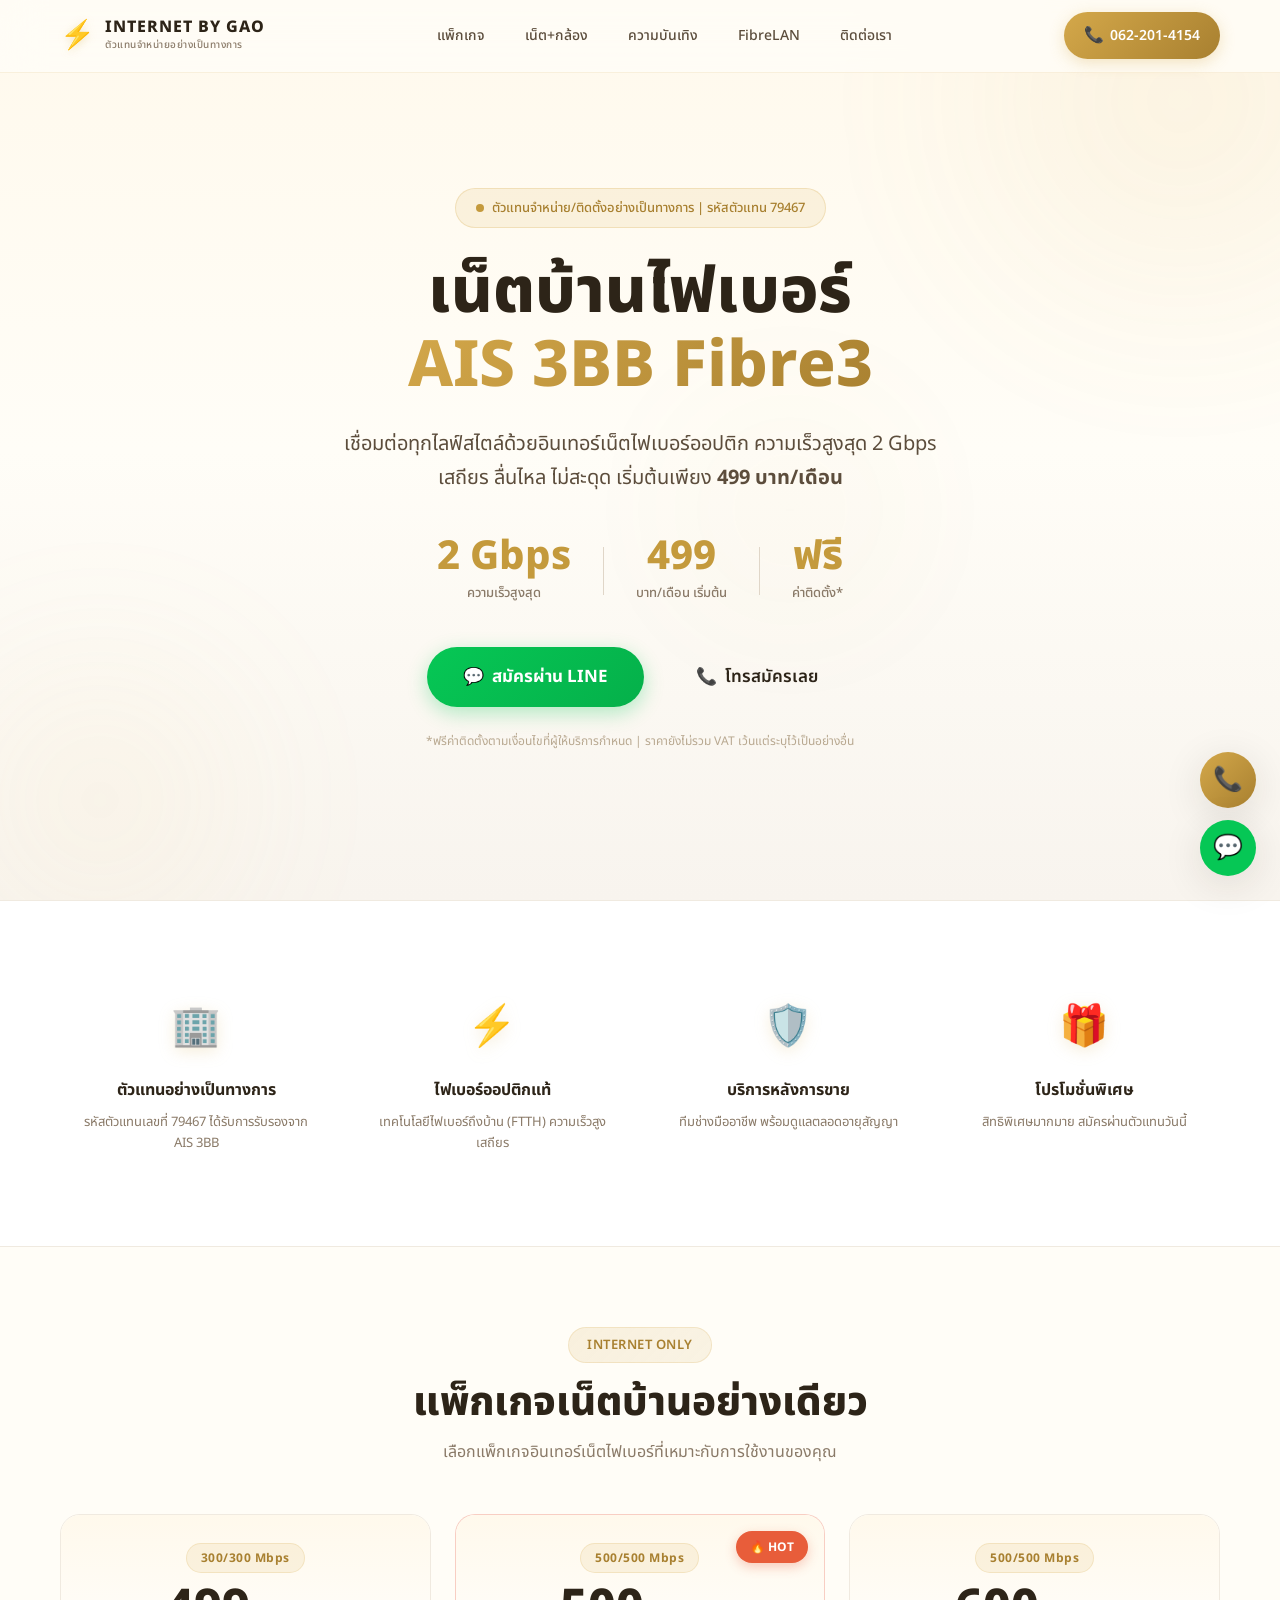
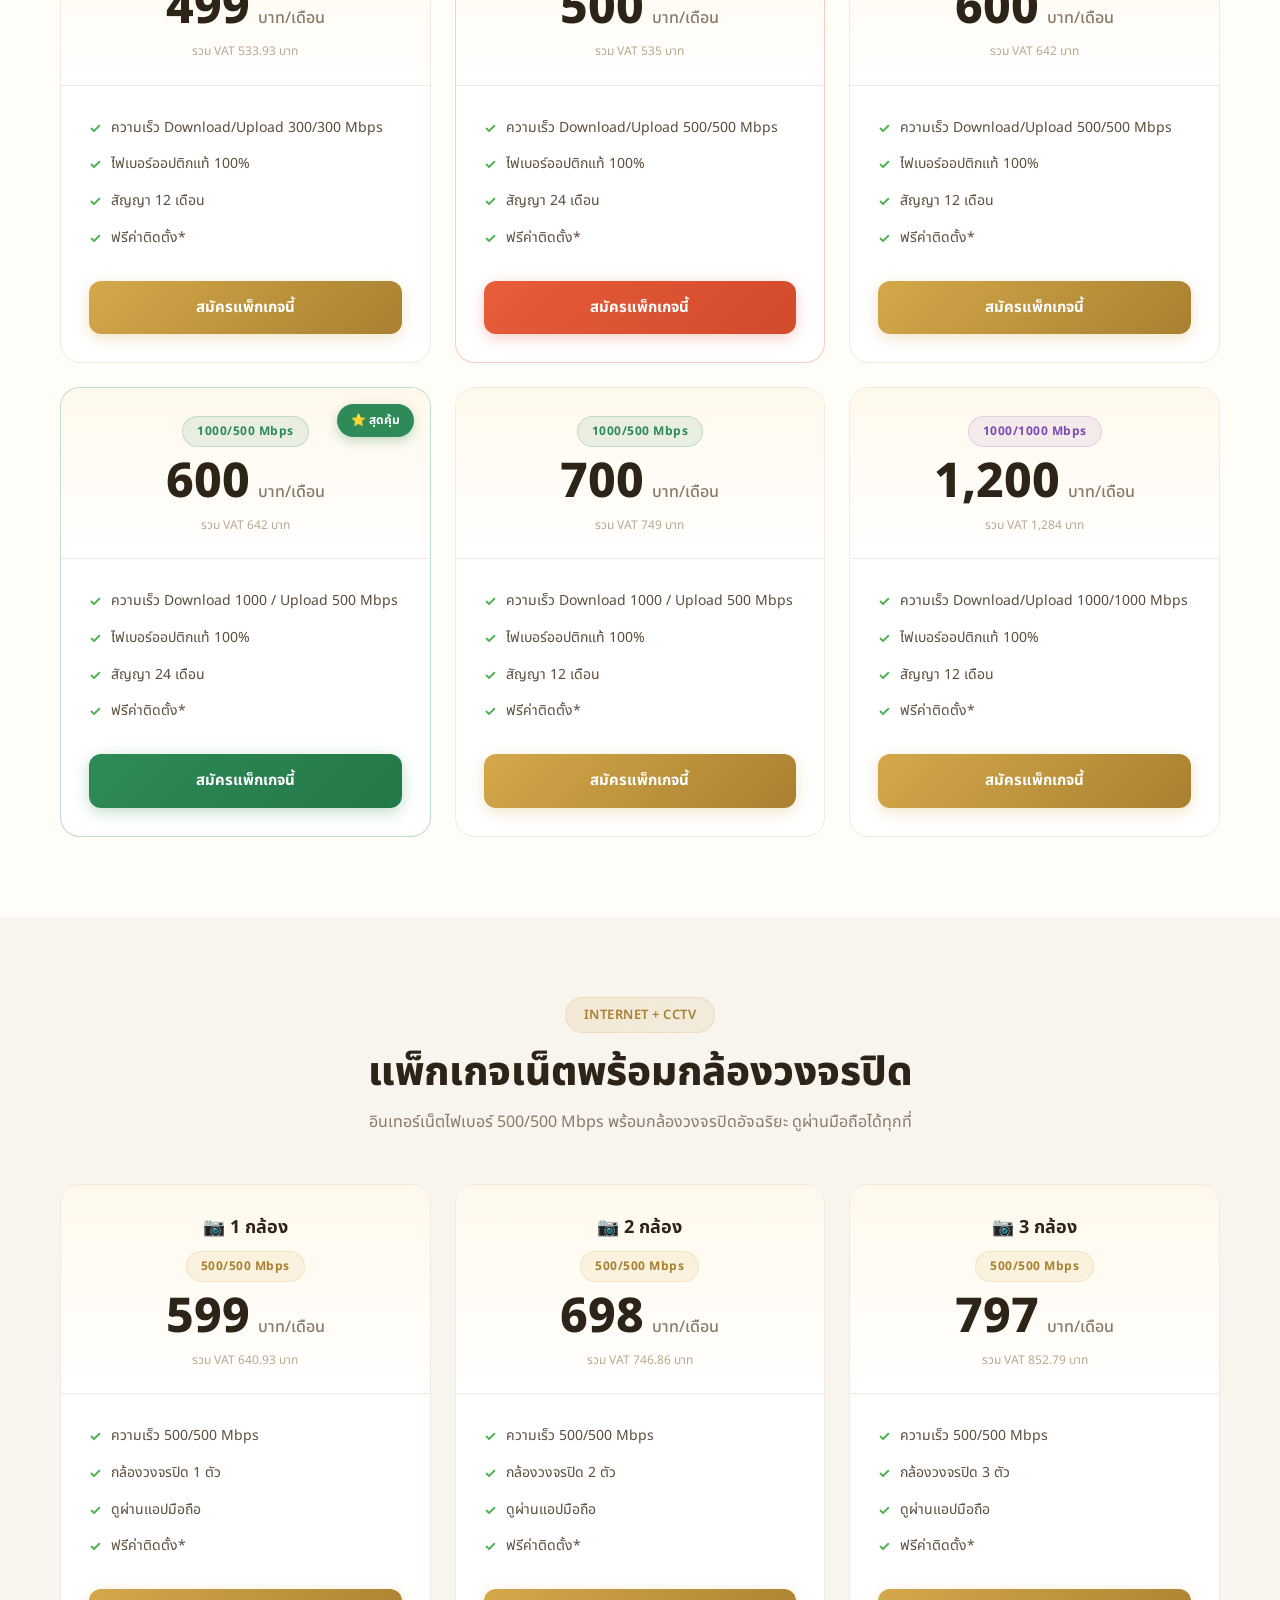
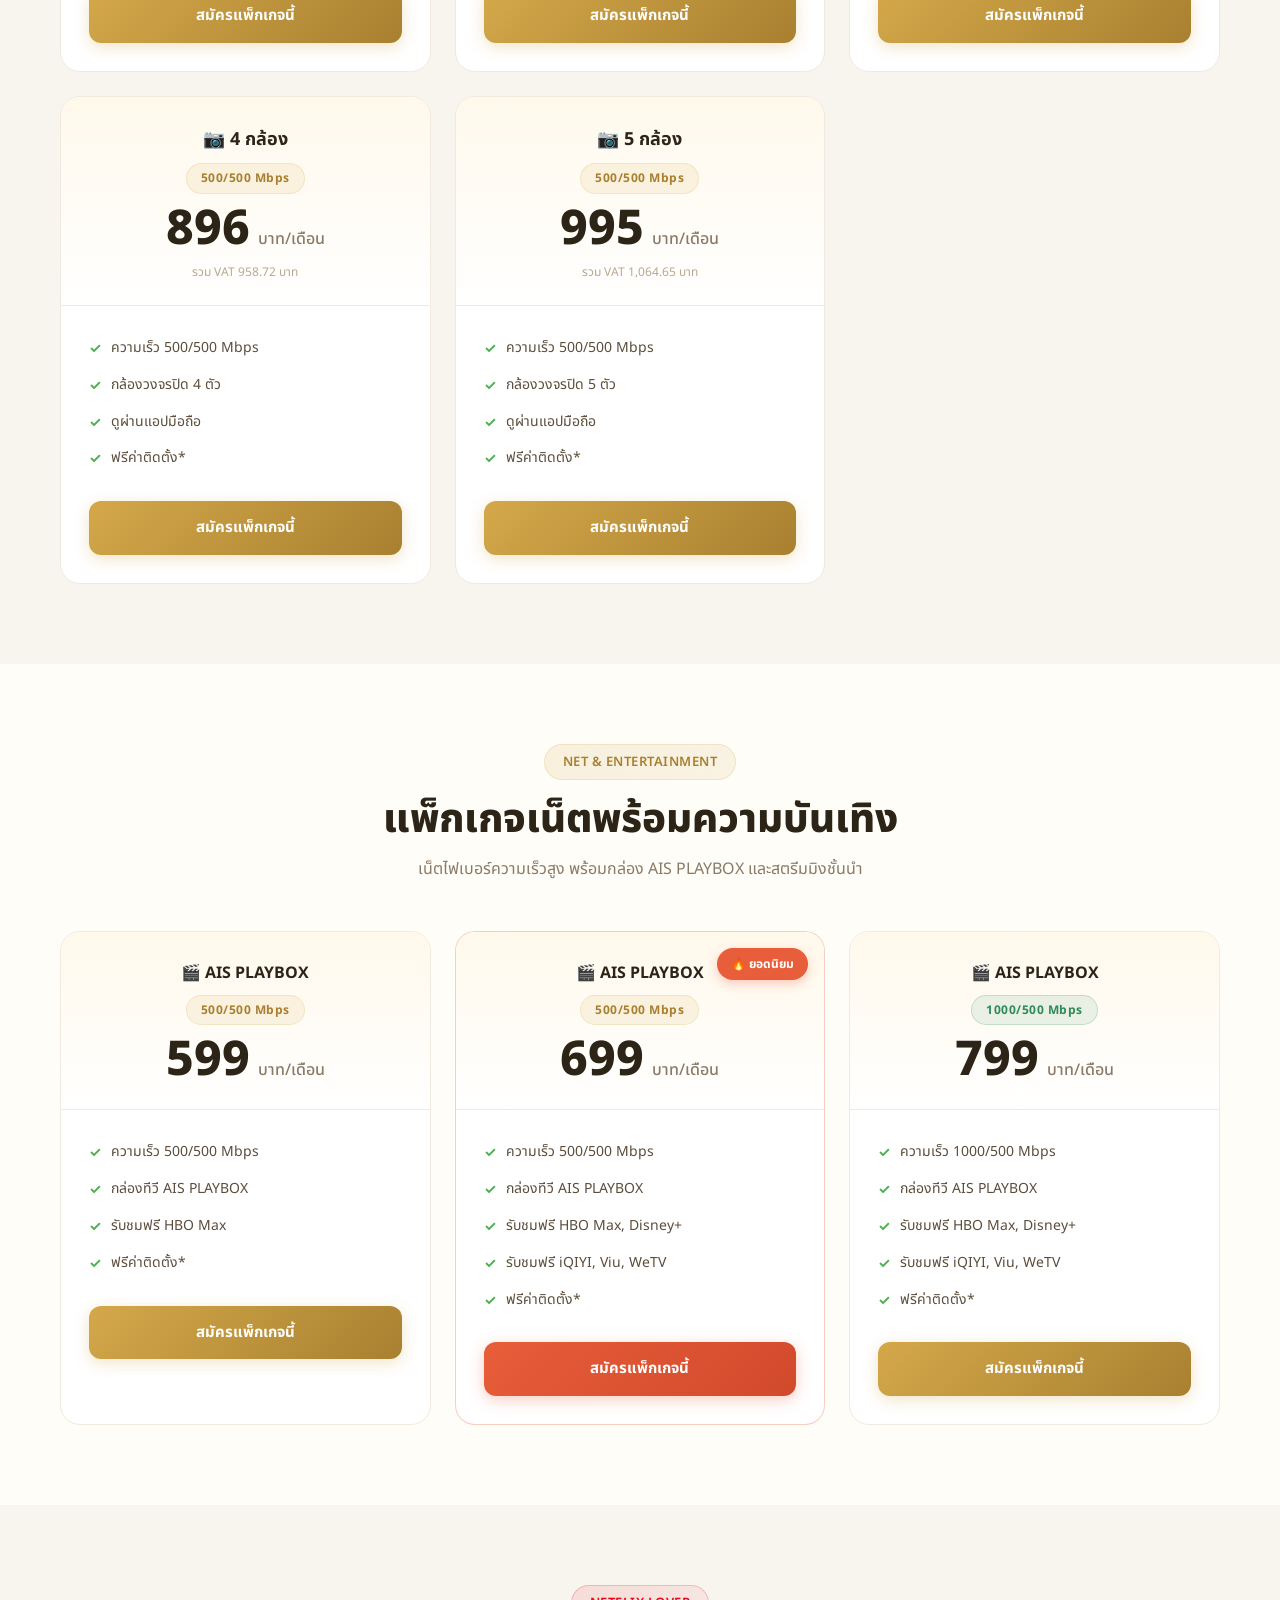
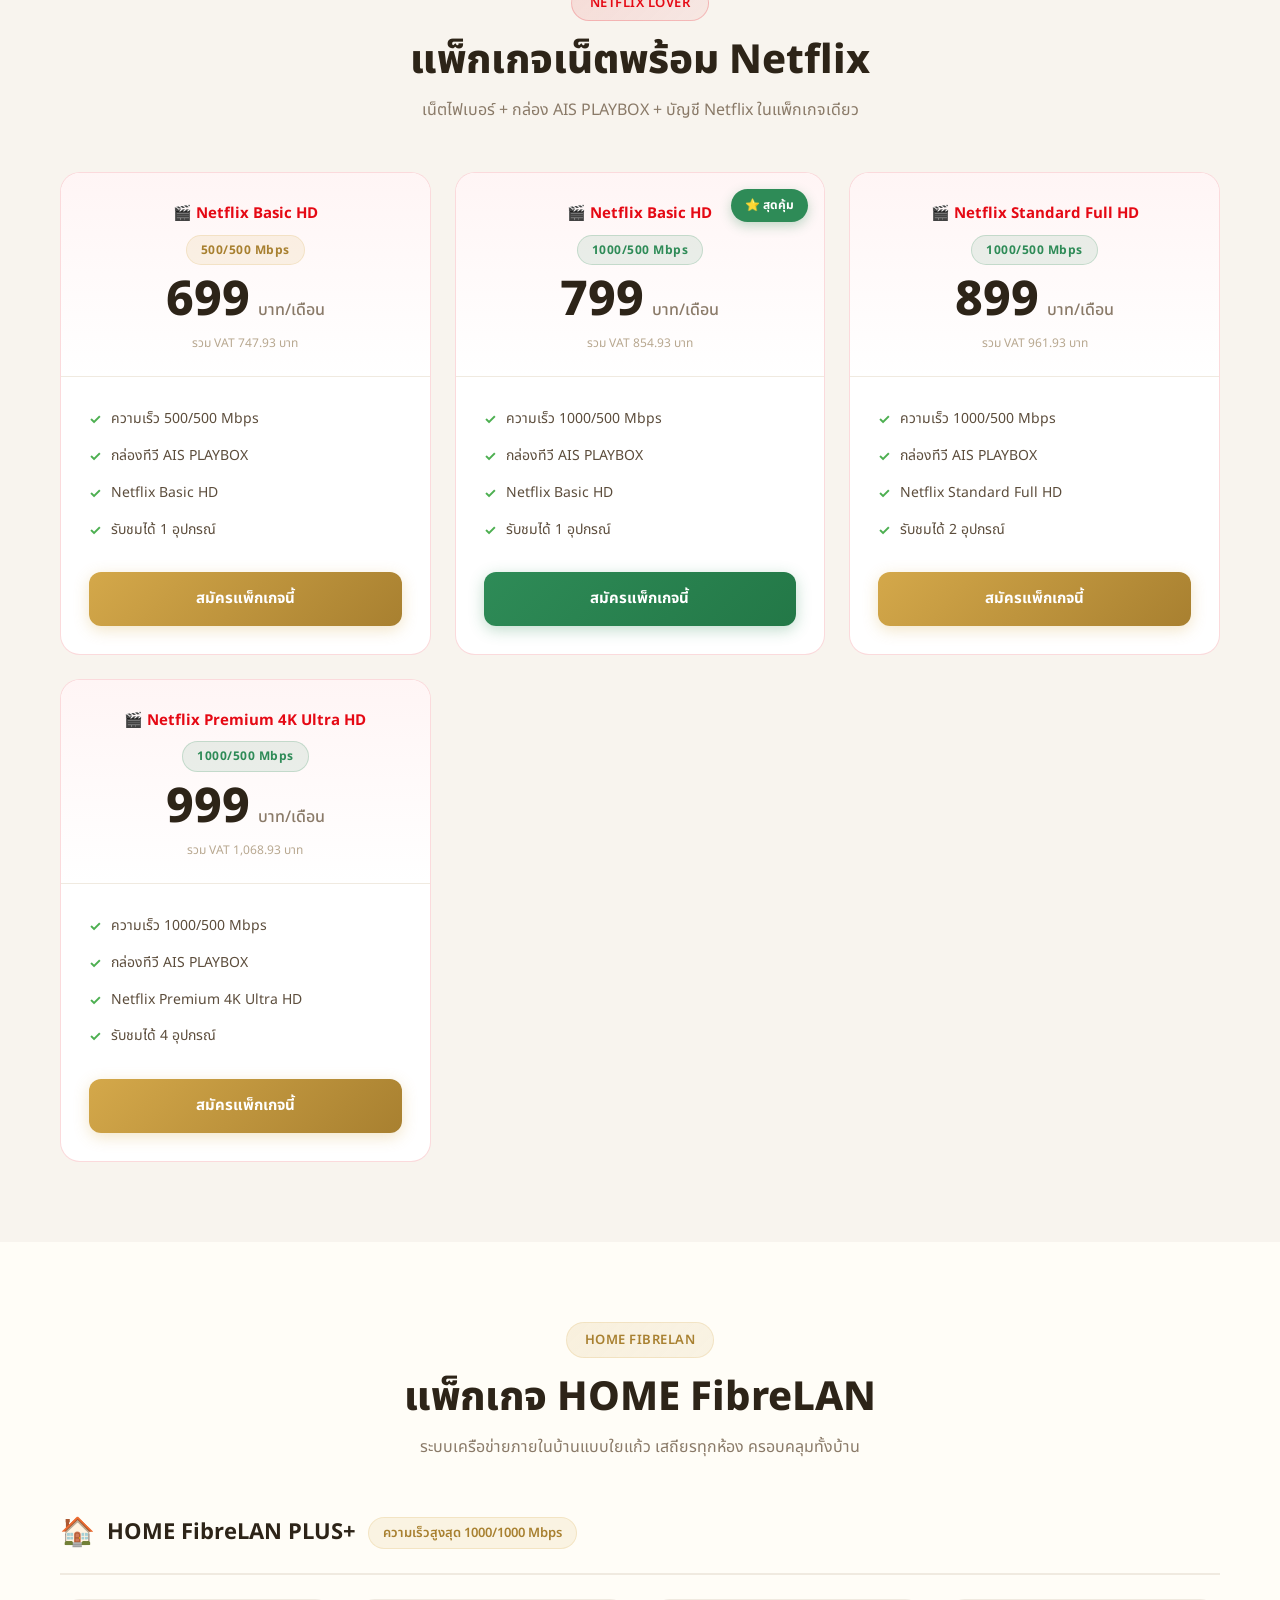
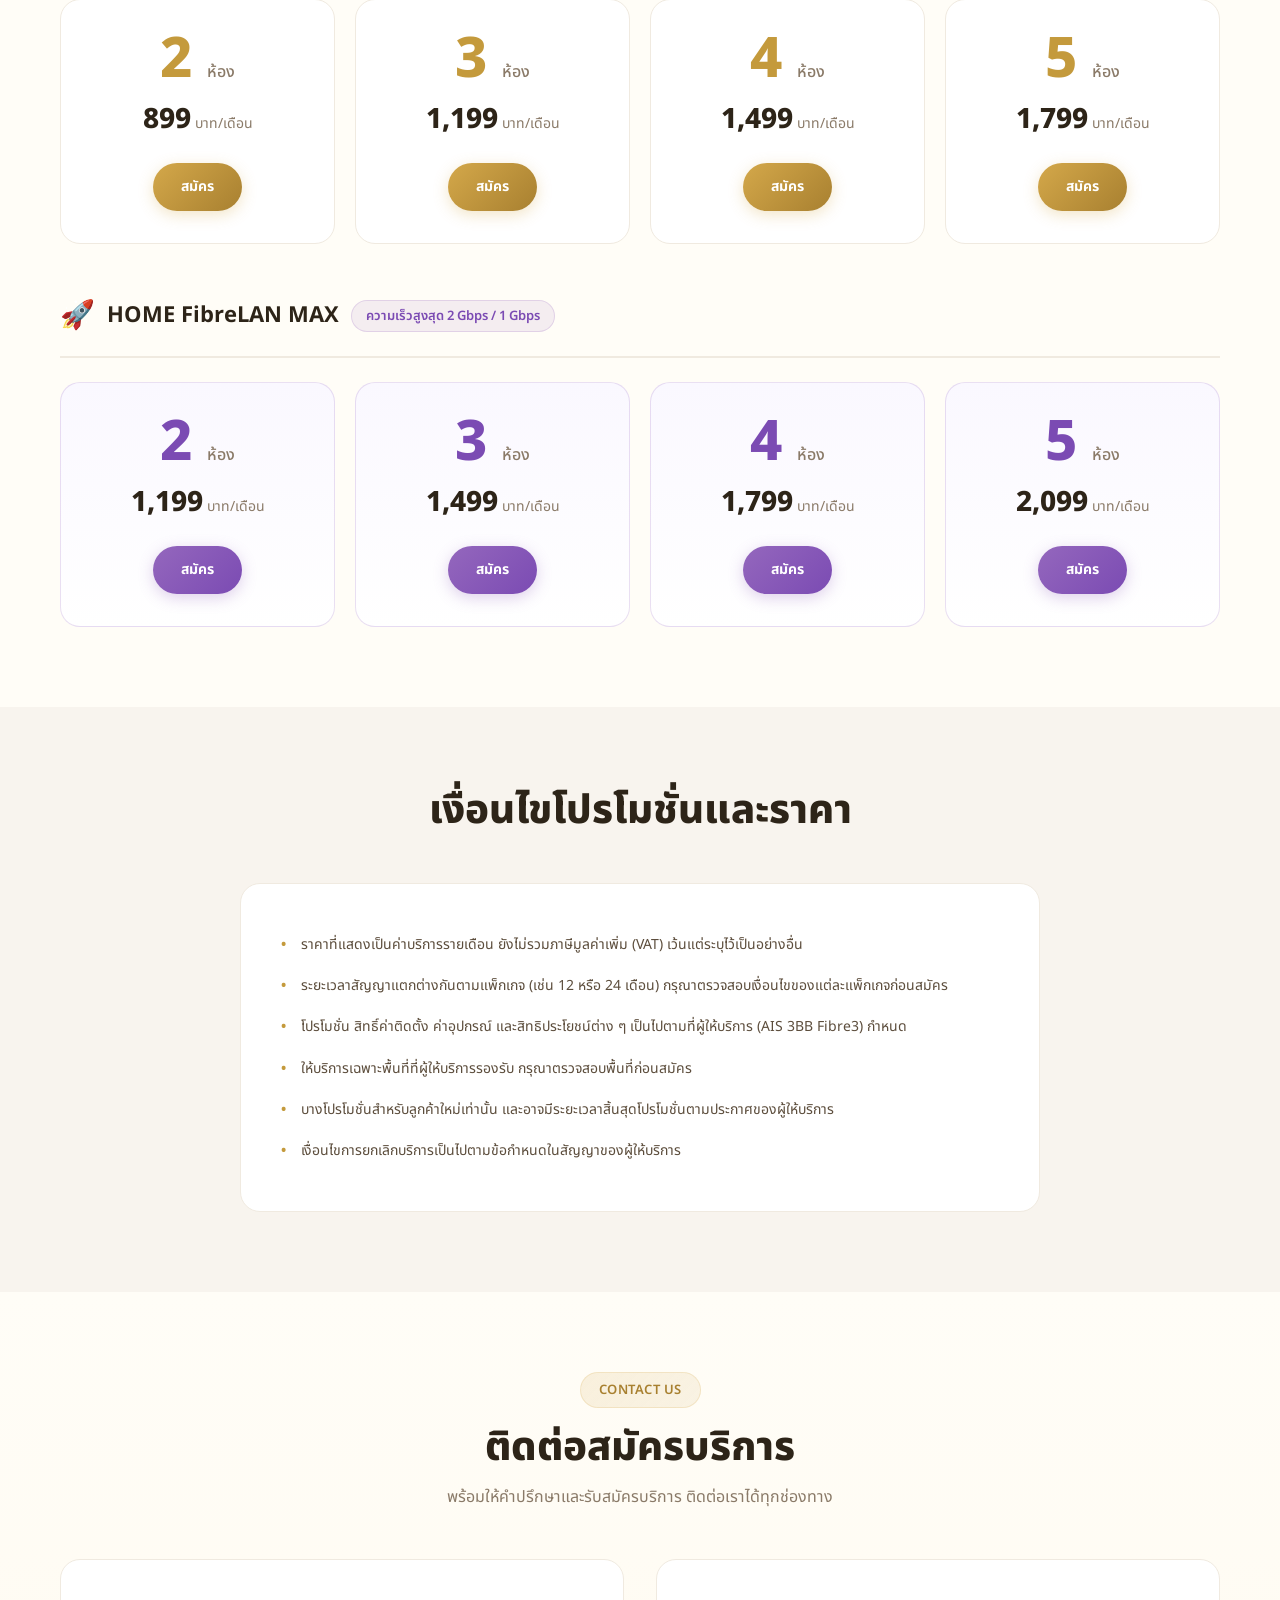
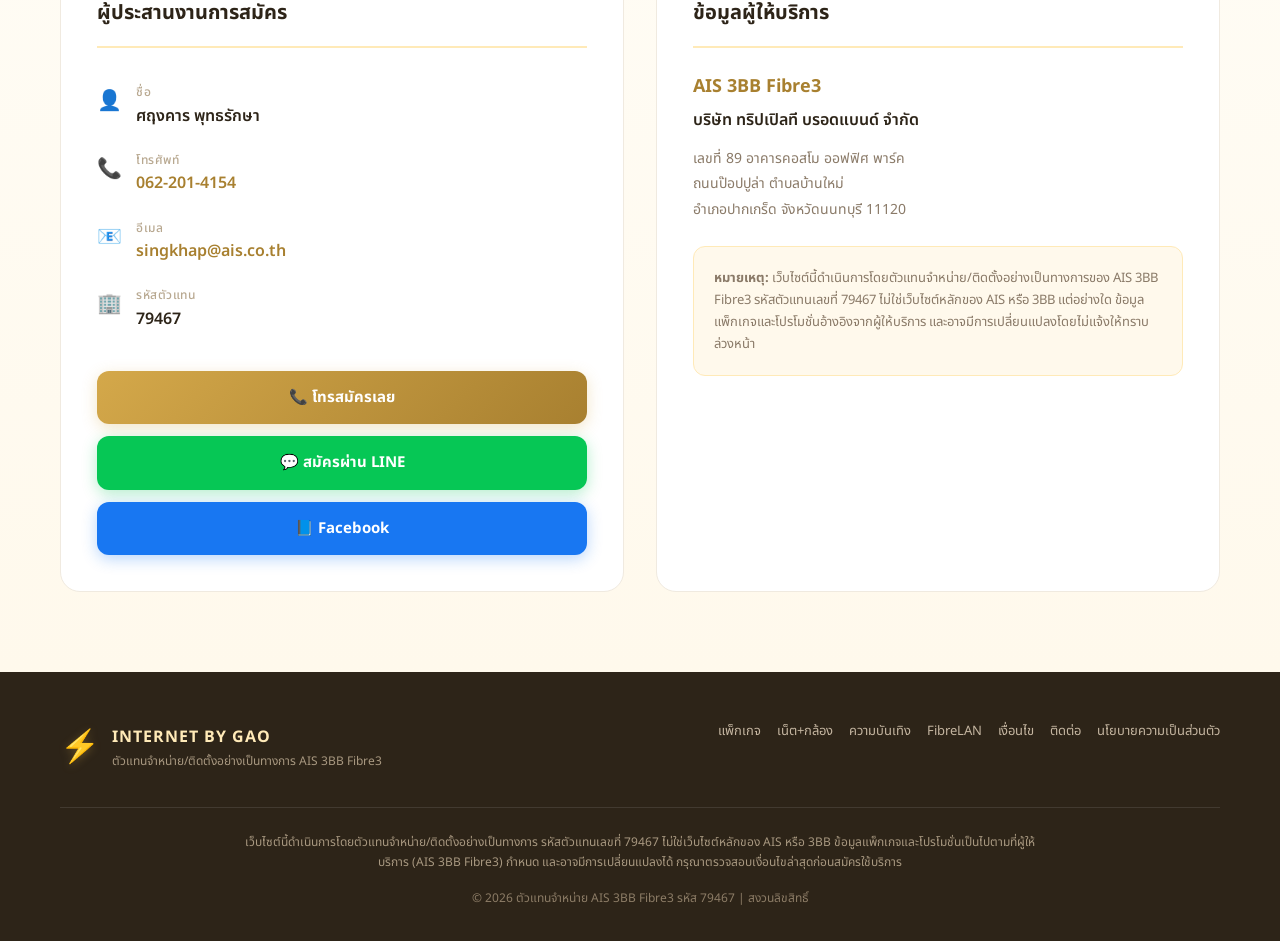
==== index.html @ 080ad095 "Add files via upload" ====
<!DOCTYPE html>
<html lang="th">

<head>
  <meta charset="UTF-8">
  <meta name="viewport" content="width=device-width, initial-scale=1.0">
  <meta http-equiv="X-UA-Compatible" content="IE=edge">

  <!-- SEO Meta -->
  <title>เน็ตบ้านไฟเบอร์ AIS 3BB Fibre3 | ตัวแทนจำหน่ายอย่างเป็นทางการ รหัส 79467</title>
  <meta name="description" content="สมัครเน็ตบ้านไฟเบอร์ AIS 3BB Fibre3 ผ่านตัวแทนจำหน่ายอย่างเป็นทางการ รหัส 79467 ฟรีค่าติดตั้ง แพ็กเกจเริ่มต้น 499 บาท/เดือน ความเร็วสูงสุด 2 Gbps โทร 062-201-4154">
  <meta name="keywords" content="เน็ตบ้าน, AIS 3BB, Fibre3, ไฟเบอร์, อินเทอร์เน็ตบ้าน, แพ็กเกจเน็ตบ้าน, กล้องวงจรปิด, Netflix, ตัวแทนจำหน่าย">
  <meta name="robots" content="index, follow">
  <meta name="author" content="ตัวแทนจำหน่าย AIS 3BB Fibre3 รหัส 79467">

  <!-- Open Graph -->
  <meta property="og:title" content="เน็ตบ้านไฟเบอร์ AIS 3BB Fibre3 | ตัวแทนจำหน่ายอย่างเป็นทางการ">
  <meta property="og:description" content="สมัครเน็ตบ้านไฟเบอร์ AIS 3BB Fibre3 แพ็กเกจเริ่มต้น 499 บาท/เดือน ฟรีค่าติดตั้ง โทร 062-201-4154">
  <meta property="og:type" content="website">

  <!-- Google Fonts -->
  <link rel="preconnect" href="https://fonts.googleapis.com">
  <link rel="preconnect" href="https://fonts.gstatic.com" crossorigin>
  <link href="https://fonts.googleapis.com/css2?family=Noto+Sans+Thai:wght@300;400;500;600;700;800&family=Inter:wght@300;400;500;600;700;800&display=swap" rel="stylesheet">

  <!-- CSS -->
  <link rel="stylesheet" href="style.css">

  <!-- Favicon -->
  <link rel="icon" href="data:image/svg+xml,<svg xmlns='http://www.w3.org/2000/svg' viewBox='0 0 100 100'><text y='.9em' font-size='90'>🌐</text></svg>">
</head>

<body>

  <!-- ===== NAVBAR ===== -->
  <nav class="navbar" id="navbar">
    <div class="container nav-container">
      <a href="#" class="nav-logo">
        <span class="logo-icon">⚡</span>
        <div class="logo-text">
          <span class="logo-main">INTERNET BY GAO</span>
          <span class="logo-sub">ตัวแทนจำหน่ายอย่างเป็นทางการ</span>
        </div>
      </a>
      <div class="nav-links" id="navLinks">
        <a href="#packages" class="nav-link">แพ็กเกจ</a>
        <a href="#cctv" class="nav-link">เน็ต+กล้อง</a>
        <a href="#entertainment" class="nav-link">ความบันเทิง</a>
        <a href="#fibrelan" class="nav-link">FibreLAN</a>
        <a href="#contact" class="nav-link">ติดต่อเรา</a>
      </div>
      <div class="nav-actions">
        <a href="tel:0622014154" class="btn btn-call">
          <span class="btn-icon">📞</span> 062-201-4154
        </a>
        <button class="hamburger" id="hamburger" aria-label="เมนู">
          <span></span><span></span><span></span>
        </button>
      </div>
    </div>
  </nav>

  <!-- ===== MOBILE MENU ===== -->
  <div class="mobile-menu" id="mobileMenu">
    <a href="#packages" class="mobile-link">แพ็กเกจเน็ตบ้าน</a>
    <a href="#cctv" class="mobile-link">เน็ต+กล้องวงจรปิด</a>
    <a href="#entertainment" class="mobile-link">Net & Entertainment</a>
    <a href="#netflix" class="mobile-link">Netflix Lover</a>
    <a href="#fibrelan" class="mobile-link">FibreLAN</a>
    <a href="#contact" class="mobile-link">ติดต่อเรา</a>
    <div class="mobile-contact">
      <a href="tel:0622014154" class="btn btn-call-mobile">📞 โทร 062-201-4154</a>
      <a href="https://line.me/ti/p/fxpsLGpZHG" target="_blank" rel="noopener" class="btn btn-line-mobile">💬 LINE สมัครเลย</a>
    </div>
  </div>

  <!-- ===== HERO SECTION ===== -->
  <section class="hero" id="hero">
    <div class="hero-bg-shapes">
      <div class="shape shape-1"></div>
      <div class="shape shape-2"></div>
      <div class="shape shape-3"></div>
    </div>
    <div class="container hero-content">
      <div class="hero-badge">
        <span class="badge-dot"></span>
        ตัวแทนจำหน่าย/ติดตั้งอย่างเป็นทางการ | รหัสตัวแทน 79467
      </div>
      <h1 class="hero-title">
        เน็ตบ้านไฟเบอร์<br>
        <span class="hero-highlight">AIS 3BB Fibre3</span>
      </h1>
      <p class="hero-desc">
        เชื่อมต่อทุกไลฟ์สไตล์ด้วยอินเทอร์เน็ตไฟเบอร์ออปติก ความเร็วสูงสุด 2 Gbps<br>
        เสถียร ลื่นไหล ไม่สะดุด เริ่มต้นเพียง <strong>499 บาท/เดือน</strong>
      </p>
      <div class="hero-stats">
        <div class="stat-item">
          <span class="stat-number">2 Gbps</span>
          <span class="stat-label">ความเร็วสูงสุด</span>
        </div>
        <div class="stat-divider"></div>
        <div class="stat-item">
          <span class="stat-number">499</span>
          <span class="stat-label">บาท/เดือน เริ่มต้น</span>
        </div>
        <div class="stat-divider"></div>
        <div class="stat-item">
          <span class="stat-number">ฟรี</span>
          <span class="stat-label">ค่าติดตั้ง*</span>
        </div>
      </div>
      <div class="hero-cta">
        <a href="https://line.me/ti/p/fxpsLGpZHG" target="_blank" rel="noopener" class="btn btn-primary-lg">
          <span>💬</span> สมัครผ่าน LINE
        </a>
        <a href="tel:0622014154" class="btn btn-outline-lg">
          <span>📞</span> โทรสมัครเลย
        </a>
      </div>
      <p class="hero-disclaimer">
        *ฟรีค่าติดตั้งตามเงื่อนไขที่ผู้ให้บริการกำหนด | ราคายังไม่รวม VAT เว้นแต่ระบุไว้เป็นอย่างอื่น
      </p>
    </div>
  </section>

  <!-- ===== TRUST BADGES ===== -->
  <section class="trust-section">
    <div class="container">
      <div class="trust-grid">
        <div class="trust-item">
          <div class="trust-icon">🏢</div>
          <h3>ตัวแทนอย่างเป็นทางการ</h3>
          <p>รหัสตัวแทนเลขที่ 79467 ได้รับการรับรองจาก AIS 3BB</p>
        </div>
        <div class="trust-item">
          <div class="trust-icon">⚡</div>
          <h3>ไฟเบอร์ออปติกแท้</h3>
          <p>เทคโนโลยีไฟเบอร์ถึงบ้าน (FTTH) ความเร็วสูง เสถียร</p>
        </div>
        <div class="trust-item">
          <div class="trust-icon">🛡️</div>
          <h3>บริการหลังการขาย</h3>
          <p>ทีมช่างมืออาชีพ พร้อมดูแลตลอดอายุสัญญา</p>
        </div>
        <div class="trust-item">
          <div class="trust-icon">🎁</div>
          <h3>โปรโมชั่นพิเศษ</h3>
          <p>สิทธิพิเศษมากมาย สมัครผ่านตัวแทนวันนี้</p>
        </div>
      </div>
    </div>
  </section>

  <!-- ===== PACKAGES: เน็ตบ้านอย่างเดียว ===== -->
  <section class="section" id="packages">
    <div class="container">
      <div class="section-header">
        <span class="section-tag">Internet Only</span>
        <h2 class="section-title">แพ็กเกจเน็ตบ้านอย่างเดียว</h2>
        <p class="section-desc">เลือกแพ็กเกจอินเทอร์เน็ตไฟเบอร์ที่เหมาะกับการใช้งานของคุณ</p>
      </div>
      <div class="packages-grid">

        <!-- 499 -->
        <div class="package-card">
          <div class="card-header">
            <span class="speed-badge">300/300 Mbps</span>
            <div class="price-block">
              <span class="price-amount">499</span>
              <span class="price-unit">บาท/เดือน</span>
            </div>
            <span class="price-vat">รวม VAT 533.93 บาท</span>
          </div>
          <div class="card-body">
            <ul class="feature-list">
              <li><span class="check">✓</span> ความเร็ว Download/Upload 300/300 Mbps</li>
              <li><span class="check">✓</span> ไฟเบอร์ออปติกแท้ 100%</li>
              <li><span class="check">✓</span> สัญญา 12 เดือน</li>
              <li><span class="check">✓</span> ฟรีค่าติดตั้ง*</li>
            </ul>
            <a href="https://line.me/ti/p/fxpsLGpZHG" target="_blank" rel="noopener" class="btn btn-card">สมัครแพ็กเกจนี้</a>
          </div>
        </div>

        <!-- 500 HOT -->
        <div class="package-card card-hot">
          <div class="card-badge">🔥 HOT</div>
          <div class="card-header">
            <span class="speed-badge">500/500 Mbps</span>
            <div class="price-block">
              <span class="price-amount">500</span>
              <span class="price-unit">บาท/เดือน</span>
            </div>
            <span class="price-vat">รวม VAT 535 บาท</span>
          </div>
          <div class="card-body">
            <ul class="feature-list">
              <li><span class="check">✓</span> ความเร็ว Download/Upload 500/500 Mbps</li>
              <li><span class="check">✓</span> ไฟเบอร์ออปติกแท้ 100%</li>
              <li><span class="check">✓</span> สัญญา 24 เดือน</li>
              <li><span class="check">✓</span> ฟรีค่าติดตั้ง*</li>
            </ul>
            <a href="https://line.me/ti/p/fxpsLGpZHG" target="_blank" rel="noopener" class="btn btn-card btn-hot">สมัครแพ็กเกจนี้</a>
          </div>
        </div>

        <!-- 600 12m -->
        <div class="package-card">
          <div class="card-header">
            <span class="speed-badge">500/500 Mbps</span>
            <div class="price-block">
              <span class="price-amount">600</span>
              <span class="price-unit">บาท/เดือน</span>
            </div>
            <span class="price-vat">รวม VAT 642 บาท</span>
          </div>
          <div class="card-body">
            <ul class="feature-list">
              <li><span class="check">✓</span> ความเร็ว Download/Upload 500/500 Mbps</li>
              <li><span class="check">✓</span> ไฟเบอร์ออปติกแท้ 100%</li>
              <li><span class="check">✓</span> สัญญา 12 เดือน</li>
              <li><span class="check">✓</span> ฟรีค่าติดตั้ง*</li>
            </ul>
            <a href="https://line.me/ti/p/fxpsLGpZHG" target="_blank" rel="noopener" class="btn btn-card">สมัครแพ็กเกจนี้</a>
          </div>
        </div>

        <!-- 600 สุดคุ้ม -->
        <div class="package-card card-best">
          <div class="card-badge badge-best">⭐ สุดคุ้ม</div>
          <div class="card-header">
            <span class="speed-badge speed-fast">1000/500 Mbps</span>
            <div class="price-block">
              <span class="price-amount">600</span>
              <span class="price-unit">บาท/เดือน</span>
            </div>
            <span class="price-vat">รวม VAT 642 บาท</span>
          </div>
          <div class="card-body">
            <ul class="feature-list">
              <li><span class="check">✓</span> ความเร็ว Download 1000 / Upload 500 Mbps</li>
              <li><span class="check">✓</span> ไฟเบอร์ออปติกแท้ 100%</li>
              <li><span class="check">✓</span> สัญญา 24 เดือน</li>
              <li><span class="check">✓</span> ฟรีค่าติดตั้ง*</li>
            </ul>
            <a href="https://line.me/ti/p/fxpsLGpZHG" target="_blank" rel="noopener" class="btn btn-card btn-best">สมัครแพ็กเกจนี้</a>
          </div>
        </div>

        <!-- 700 -->
        <div class="package-card">
          <div class="card-header">
            <span class="speed-badge speed-fast">1000/500 Mbps</span>
            <div class="price-block">
              <span class="price-amount">700</span>
              <span class="price-unit">บาท/เดือน</span>
            </div>
            <span class="price-vat">รวม VAT 749 บาท</span>
          </div>
          <div class="card-body">
            <ul class="feature-list">
              <li><span class="check">✓</span> ความเร็ว Download 1000 / Upload 500 Mbps</li>
              <li><span class="check">✓</span> ไฟเบอร์ออปติกแท้ 100%</li>
              <li><span class="check">✓</span> สัญญา 12 เดือน</li>
              <li><span class="check">✓</span> ฟรีค่าติดตั้ง*</li>
            </ul>
            <a href="https://line.me/ti/p/fxpsLGpZHG" target="_blank" rel="noopener" class="btn btn-card">สมัครแพ็กเกจนี้</a>
          </div>
        </div>

        <!-- 1200 -->
        <div class="package-card">
          <div class="card-header">
            <span class="speed-badge speed-ultra">1000/1000 Mbps</span>
            <div class="price-block">
              <span class="price-amount">1,200</span>
              <span class="price-unit">บาท/เดือน</span>
            </div>
            <span class="price-vat">รวม VAT 1,284 บาท</span>
          </div>
          <div class="card-body">
            <ul class="feature-list">
              <li><span class="check">✓</span> ความเร็ว Download/Upload 1000/1000 Mbps</li>
              <li><span class="check">✓</span> ไฟเบอร์ออปติกแท้ 100%</li>
              <li><span class="check">✓</span> สัญญา 12 เดือน</li>
              <li><span class="check">✓</span> ฟรีค่าติดตั้ง*</li>
            </ul>
            <a href="https://line.me/ti/p/fxpsLGpZHG" target="_blank" rel="noopener" class="btn btn-card">สมัครแพ็กเกจนี้</a>
          </div>
        </div>
      </div>
    </div>
  </section>

  <!-- ===== PACKAGES: เน็ต+กล้องวงจรปิด ===== -->
  <section class="section section-alt" id="cctv">
    <div class="container">
      <div class="section-header">
        <span class="section-tag">Internet + CCTV</span>
        <h2 class="section-title">แพ็กเกจเน็ตพร้อมกล้องวงจรปิด</h2>
        <p class="section-desc">อินเทอร์เน็ตไฟเบอร์ 500/500 Mbps พร้อมกล้องวงจรปิดอัจฉริยะ ดูผ่านมือถือได้ทุกที่</p>
      </div>
      <div class="packages-grid">

        <!-- 599 1 กล้อง -->
        <div class="package-card card-cctv">
          <div class="card-header">
            <div class="cctv-badge">📷 1 กล้อง</div>
            <span class="speed-badge">500/500 Mbps</span>
            <div class="price-block">
              <span class="price-amount">599</span>
              <span class="price-unit">บาท/เดือน</span>
            </div>
            <span class="price-vat">รวม VAT 640.93 บาท</span>
          </div>
          <div class="card-body">
            <ul class="feature-list">
              <li><span class="check">✓</span> ความเร็ว 500/500 Mbps</li>
              <li><span class="check">✓</span> กล้องวงจรปิด 1 ตัว</li>
              <li><span class="check">✓</span> ดูผ่านแอปมือถือ</li>
              <li><span class="check">✓</span> ฟรีค่าติดตั้ง*</li>
            </ul>
            <a href="https://line.me/ti/p/fxpsLGpZHG" target="_blank" rel="noopener" class="btn btn-card">สมัครแพ็กเกจนี้</a>
          </div>
        </div>

        <!-- 698 2 กล้อง -->
        <div class="package-card card-cctv">
          <div class="card-header">
            <div class="cctv-badge">📷 2 กล้อง</div>
            <span class="speed-badge">500/500 Mbps</span>
            <div class="price-block">
              <span class="price-amount">698</span>
              <span class="price-unit">บาท/เดือน</span>
            </div>
            <span class="price-vat">รวม VAT 746.86 บาท</span>
          </div>
          <div class="card-body">
            <ul class="feature-list">
              <li><span class="check">✓</span> ความเร็ว 500/500 Mbps</li>
              <li><span class="check">✓</span> กล้องวงจรปิด 2 ตัว</li>
              <li><span class="check">✓</span> ดูผ่านแอปมือถือ</li>
              <li><span class="check">✓</span> ฟรีค่าติดตั้ง*</li>
            </ul>
            <a href="https://line.me/ti/p/fxpsLGpZHG" target="_blank" rel="noopener" class="btn btn-card">สมัครแพ็กเกจนี้</a>
          </div>
        </div>

        <!-- 797 3 กล้อง -->
        <div class="package-card card-cctv">
          <div class="card-header">
            <div class="cctv-badge">📷 3 กล้อง</div>
            <span class="speed-badge">500/500 Mbps</span>
            <div class="price-block">
              <span class="price-amount">797</span>
              <span class="price-unit">บาท/เดือน</span>
            </div>
            <span class="price-vat">รวม VAT 852.79 บาท</span>
          </div>
          <div class="card-body">
            <ul class="feature-list">
              <li><span class="check">✓</span> ความเร็ว 500/500 Mbps</li>
              <li><span class="check">✓</span> กล้องวงจรปิด 3 ตัว</li>
              <li><span class="check">✓</span> ดูผ่านแอปมือถือ</li>
              <li><span class="check">✓</span> ฟรีค่าติดตั้ง*</li>
            </ul>
            <a href="https://line.me/ti/p/fxpsLGpZHG" target="_blank" rel="noopener" class="btn btn-card">สมัครแพ็กเกจนี้</a>
          </div>
        </div>

        <!-- 896 4 กล้อง -->
        <div class="package-card card-cctv">
          <div class="card-header">
            <div class="cctv-badge">📷 4 กล้อง</div>
            <span class="speed-badge">500/500 Mbps</span>
            <div class="price-block">
              <span class="price-amount">896</span>
              <span class="price-unit">บาท/เดือน</span>
            </div>
            <span class="price-vat">รวม VAT 958.72 บาท</span>
          </div>
          <div class="card-body">
            <ul class="feature-list">
              <li><span class="check">✓</span> ความเร็ว 500/500 Mbps</li>
              <li><span class="check">✓</span> กล้องวงจรปิด 4 ตัว</li>
              <li><span class="check">✓</span> ดูผ่านแอปมือถือ</li>
              <li><span class="check">✓</span> ฟรีค่าติดตั้ง*</li>
            </ul>
            <a href="https://line.me/ti/p/fxpsLGpZHG" target="_blank" rel="noopener" class="btn btn-card">สมัครแพ็กเกจนี้</a>
          </div>
        </div>

        <!-- 995 5 กล้อง -->
        <div class="package-card card-cctv">
          <div class="card-header">
            <div class="cctv-badge">📷 5 กล้อง</div>
            <span class="speed-badge">500/500 Mbps</span>
            <div class="price-block">
              <span class="price-amount">995</span>
              <span class="price-unit">บาท/เดือน</span>
            </div>
            <span class="price-vat">รวม VAT 1,064.65 บาท</span>
          </div>
          <div class="card-body">
            <ul class="feature-list">
              <li><span class="check">✓</span> ความเร็ว 500/500 Mbps</li>
              <li><span class="check">✓</span> กล้องวงจรปิด 5 ตัว</li>
              <li><span class="check">✓</span> ดูผ่านแอปมือถือ</li>
              <li><span class="check">✓</span> ฟรีค่าติดตั้ง*</li>
            </ul>
            <a href="https://line.me/ti/p/fxpsLGpZHG" target="_blank" rel="noopener" class="btn btn-card">สมัครแพ็กเกจนี้</a>
          </div>
        </div>

      </div>
    </div>
  </section>

  <!-- ===== PACKAGES: Net & Entertainment ===== -->
  <section class="section" id="entertainment">
    <div class="container">
      <div class="section-header">
        <span class="section-tag">Net &amp; Entertainment</span>
        <h2 class="section-title">แพ็กเกจเน็ตพร้อมความบันเทิง</h2>
        <p class="section-desc">เน็ตไฟเบอร์ความเร็วสูง พร้อมกล่อง AIS PLAYBOX และสตรีมมิงชั้นนำ</p>
      </div>
      <div class="packages-grid">

        <!-- 599 HBO -->
        <div class="package-card card-ent">
          <div class="card-header">
            <div class="ent-badge">🎬 AIS PLAYBOX</div>
            <span class="speed-badge">500/500 Mbps</span>
            <div class="price-block">
              <span class="price-amount">599</span>
              <span class="price-unit">บาท/เดือน</span>
            </div>
          </div>
          <div class="card-body">
            <ul class="feature-list">
              <li><span class="check">✓</span> ความเร็ว 500/500 Mbps</li>
              <li><span class="check">✓</span> กล่องทีวี AIS PLAYBOX</li>
              <li><span class="check">✓</span> รับชมฟรี HBO Max</li>
              <li><span class="check">✓</span> ฟรีค่าติดตั้ง*</li>
            </ul>
            <a href="https://line.me/ti/p/fxpsLGpZHG" target="_blank" rel="noopener" class="btn btn-card">สมัครแพ็กเกจนี้</a>
          </div>
        </div>

        <!-- 699 All Streaming -->
        <div class="package-card card-ent card-hot">
          <div class="card-badge">🔥 ยอดนิยม</div>
          <div class="card-header">
            <div class="ent-badge">🎬 AIS PLAYBOX</div>
            <span class="speed-badge">500/500 Mbps</span>
            <div class="price-block">
              <span class="price-amount">699</span>
              <span class="price-unit">บาท/เดือน</span>
            </div>
          </div>
          <div class="card-body">
            <ul class="feature-list">
              <li><span class="check">✓</span> ความเร็ว 500/500 Mbps</li>
              <li><span class="check">✓</span> กล่องทีวี AIS PLAYBOX</li>
              <li><span class="check">✓</span> รับชมฟรี HBO Max, Disney+</li>
              <li><span class="check">✓</span> รับชมฟรี iQIYI, Viu, WeTV</li>
              <li><span class="check">✓</span> ฟรีค่าติดตั้ง*</li>
            </ul>
            <a href="https://line.me/ti/p/fxpsLGpZHG" target="_blank" rel="noopener" class="btn btn-card btn-hot">สมัครแพ็กเกจนี้</a>
          </div>
        </div>

        <!-- 799 1Gbps -->
        <div class="package-card card-ent">
          <div class="card-header">
            <div class="ent-badge">🎬 AIS PLAYBOX</div>
            <span class="speed-badge speed-fast">1000/500 Mbps</span>
            <div class="price-block">
              <span class="price-amount">799</span>
              <span class="price-unit">บาท/เดือน</span>
            </div>
          </div>
          <div class="card-body">
            <ul class="feature-list">
              <li><span class="check">✓</span> ความเร็ว 1000/500 Mbps</li>
              <li><span class="check">✓</span> กล่องทีวี AIS PLAYBOX</li>
              <li><span class="check">✓</span> รับชมฟรี HBO Max, Disney+</li>
              <li><span class="check">✓</span> รับชมฟรี iQIYI, Viu, WeTV</li>
              <li><span class="check">✓</span> ฟรีค่าติดตั้ง*</li>
            </ul>
            <a href="https://line.me/ti/p/fxpsLGpZHG" target="_blank" rel="noopener" class="btn btn-card">สมัครแพ็กเกจนี้</a>
          </div>
        </div>

      </div>
    </div>
  </section>

  <!-- ===== PACKAGES: Netflix Lover ===== -->
  <section class="section section-alt" id="netflix">
    <div class="container">
      <div class="section-header">
        <span class="section-tag tag-netflix">Netflix Lover</span>
        <h2 class="section-title">แพ็กเกจเน็ตพร้อม Netflix</h2>
        <p class="section-desc">เน็ตไฟเบอร์ + กล่อง AIS PLAYBOX + บัญชี Netflix ในแพ็กเกจเดียว</p>
      </div>
      <div class="packages-grid">

        <!-- 699 Netflix Basic -->
        <div class="package-card card-netflix">
          <div class="card-header">
            <div class="netflix-badge">🎬 Netflix Basic HD</div>
            <span class="speed-badge">500/500 Mbps</span>
            <div class="price-block">
              <span class="price-amount">699</span>
              <span class="price-unit">บาท/เดือน</span>
            </div>
            <span class="price-vat">รวม VAT 747.93 บาท</span>
          </div>
          <div class="card-body">
            <ul class="feature-list">
              <li><span class="check">✓</span> ความเร็ว 500/500 Mbps</li>
              <li><span class="check">✓</span> กล่องทีวี AIS PLAYBOX</li>
              <li><span class="check">✓</span> Netflix Basic HD</li>
              <li><span class="check">✓</span> รับชมได้ 1 อุปกรณ์</li>
            </ul>
            <a href="https://line.me/ti/p/fxpsLGpZHG" target="_blank" rel="noopener" class="btn btn-card">สมัครแพ็กเกจนี้</a>
          </div>
        </div>

        <!-- 799 Netflix Basic สุดคุ้ม -->
        <div class="package-card card-netflix card-best">
          <div class="card-badge badge-best">⭐ สุดคุ้ม</div>
          <div class="card-header">
            <div class="netflix-badge">🎬 Netflix Basic HD</div>
            <span class="speed-badge speed-fast">1000/500 Mbps</span>
            <div class="price-block">
              <span class="price-amount">799</span>
              <span class="price-unit">บาท/เดือน</span>
            </div>
            <span class="price-vat">รวม VAT 854.93 บาท</span>
          </div>
          <div class="card-body">
            <ul class="feature-list">
              <li><span class="check">✓</span> ความเร็ว 1000/500 Mbps</li>
              <li><span class="check">✓</span> กล่องทีวี AIS PLAYBOX</li>
              <li><span class="check">✓</span> Netflix Basic HD</li>
              <li><span class="check">✓</span> รับชมได้ 1 อุปกรณ์</li>
            </ul>
            <a href="https://line.me/ti/p/fxpsLGpZHG" target="_blank" rel="noopener" class="btn btn-card btn-best">สมัครแพ็กเกจนี้</a>
          </div>
        </div>

        <!-- 899 Netflix Standard -->
        <div class="package-card card-netflix">
          <div class="card-header">
            <div class="netflix-badge">🎬 Netflix Standard Full HD</div>
            <span class="speed-badge speed-fast">1000/500 Mbps</span>
            <div class="price-block">
              <span class="price-amount">899</span>
              <span class="price-unit">บาท/เดือน</span>
            </div>
            <span class="price-vat">รวม VAT 961.93 บาท</span>
          </div>
          <div class="card-body">
            <ul class="feature-list">
              <li><span class="check">✓</span> ความเร็ว 1000/500 Mbps</li>
              <li><span class="check">✓</span> กล่องทีวี AIS PLAYBOX</li>
              <li><span class="check">✓</span> Netflix Standard Full HD</li>
              <li><span class="check">✓</span> รับชมได้ 2 อุปกรณ์</li>
            </ul>
            <a href="https://line.me/ti/p/fxpsLGpZHG" target="_blank" rel="noopener" class="btn btn-card">สมัครแพ็กเกจนี้</a>
          </div>
        </div>

        <!-- 999 Netflix Premium -->
        <div class="package-card card-netflix">
          <div class="card-header">
            <div class="netflix-badge">🎬 Netflix Premium 4K Ultra HD</div>
            <span class="speed-badge speed-fast">1000/500 Mbps</span>
            <div class="price-block">
              <span class="price-amount">999</span>
              <span class="price-unit">บาท/เดือน</span>
            </div>
            <span class="price-vat">รวม VAT 1,068.93 บาท</span>
          </div>
          <div class="card-body">
            <ul class="feature-list">
              <li><span class="check">✓</span> ความเร็ว 1000/500 Mbps</li>
              <li><span class="check">✓</span> กล่องทีวี AIS PLAYBOX</li>
              <li><span class="check">✓</span> Netflix Premium 4K Ultra HD</li>
              <li><span class="check">✓</span> รับชมได้ 4 อุปกรณ์</li>
            </ul>
            <a href="https://line.me/ti/p/fxpsLGpZHG" target="_blank" rel="noopener" class="btn btn-card">สมัครแพ็กเกจนี้</a>
          </div>
        </div>

      </div>
    </div>
  </section>

  <!-- ===== PACKAGES: HOME FibreLAN ===== -->
  <section class="section" id="fibrelan">
    <div class="container">
      <div class="section-header">
        <span class="section-tag">HOME FibreLAN</span>
        <h2 class="section-title">แพ็กเกจ HOME FibreLAN</h2>
        <p class="section-desc">ระบบเครือข่ายภายในบ้านแบบใยแก้ว เสถียรทุกห้อง ครอบคลุมทั้งบ้าน</p>
      </div>

      <!-- FibreLAN PLUS+ -->
      <div class="fibrelan-group">
        <h3 class="fibrelan-title">
          <span class="fibrelan-icon">🏠</span>
          HOME FibreLAN PLUS+
          <span class="fibrelan-speed">ความเร็วสูงสุด 1000/1000 Mbps</span>
        </h3>
        <div class="fibrelan-grid">
          <div class="fibrelan-card">
            <div class="room-count">2 <span>ห้อง</span></div>
            <div class="fibrelan-price"><span>899</span> บาท/เดือน</div>
            <a href="https://line.me/ti/p/fxpsLGpZHG" target="_blank" rel="noopener" class="btn btn-fibrelan">สมัคร</a>
          </div>
          <div class="fibrelan-card">
            <div class="room-count">3 <span>ห้อง</span></div>
            <div class="fibrelan-price"><span>1,199</span> บาท/เดือน</div>
            <a href="https://line.me/ti/p/fxpsLGpZHG" target="_blank" rel="noopener" class="btn btn-fibrelan">สมัคร</a>
          </div>
          <div class="fibrelan-card">
            <div class="room-count">4 <span>ห้อง</span></div>
            <div class="fibrelan-price"><span>1,499</span> บาท/เดือน</div>
            <a href="https://line.me/ti/p/fxpsLGpZHG" target="_blank" rel="noopener" class="btn btn-fibrelan">สมัคร</a>
          </div>
          <div class="fibrelan-card">
            <div class="room-count">5 <span>ห้อง</span></div>
            <div class="fibrelan-price"><span>1,799</span> บาท/เดือน</div>
            <a href="https://line.me/ti/p/fxpsLGpZHG" target="_blank" rel="noopener" class="btn btn-fibrelan">สมัคร</a>
          </div>
        </div>
      </div>

      <!-- FibreLAN MAX -->
      <div class="fibrelan-group fibrelan-max">
        <h3 class="fibrelan-title">
          <span class="fibrelan-icon">🚀</span>
          HOME FibreLAN MAX
          <span class="fibrelan-speed speed-ultra-text">ความเร็วสูงสุด 2 Gbps / 1 Gbps</span>
        </h3>
        <div class="fibrelan-grid">
          <div class="fibrelan-card fibrelan-card-max">
            <div class="room-count">2 <span>ห้อง</span></div>
            <div class="fibrelan-price"><span>1,199</span> บาท/เดือน</div>
            <a href="https://line.me/ti/p/fxpsLGpZHG" target="_blank" rel="noopener" class="btn btn-fibrelan-max">สมัคร</a>
          </div>
          <div class="fibrelan-card fibrelan-card-max">
            <div class="room-count">3 <span>ห้อง</span></div>
            <div class="fibrelan-price"><span>1,499</span> บาท/เดือน</div>
            <a href="https://line.me/ti/p/fxpsLGpZHG" target="_blank" rel="noopener" class="btn btn-fibrelan-max">สมัคร</a>
          </div>
          <div class="fibrelan-card fibrelan-card-max">
            <div class="room-count">4 <span>ห้อง</span></div>
            <div class="fibrelan-price"><span>1,799</span> บาท/เดือน</div>
            <a href="https://line.me/ti/p/fxpsLGpZHG" target="_blank" rel="noopener" class="btn btn-fibrelan-max">สมัคร</a>
          </div>
          <div class="fibrelan-card fibrelan-card-max">
            <div class="room-count">5 <span>ห้อง</span></div>
            <div class="fibrelan-price"><span>2,099</span> บาท/เดือน</div>
            <a href="https://line.me/ti/p/fxpsLGpZHG" target="_blank" rel="noopener" class="btn btn-fibrelan-max">สมัคร</a>
          </div>
        </div>
      </div>

    </div>
  </section>

  <!-- ===== TERMS & CONDITIONS ===== -->
  <section class="section section-terms" id="terms">
    <div class="container">
      <div class="section-header">
        <h2 class="section-title">เงื่อนไขโปรโมชั่นและราคา</h2>
      </div>
      <div class="terms-content">
        <div class="terms-card">
          <ul class="terms-list">
            <li>ราคาที่แสดงเป็นค่าบริการรายเดือน ยังไม่รวมภาษีมูลค่าเพิ่ม (VAT) เว้นแต่ระบุไว้เป็นอย่างอื่น</li>
            <li>ระยะเวลาสัญญาแตกต่างกันตามแพ็กเกจ (เช่น 12 หรือ 24 เดือน) กรุณาตรวจสอบเงื่อนไขของแต่ละแพ็กเกจก่อนสมัคร</li>
            <li>โปรโมชั่น สิทธิ์ค่าติดตั้ง ค่าอุปกรณ์ และสิทธิประโยชน์ต่าง ๆ เป็นไปตามที่ผู้ให้บริการ (AIS 3BB Fibre3) กำหนด</li>
            <li>ให้บริการเฉพาะพื้นที่ที่ผู้ให้บริการรองรับ กรุณาตรวจสอบพื้นที่ก่อนสมัคร</li>
            <li>บางโปรโมชั่นสำหรับลูกค้าใหม่เท่านั้น และอาจมีระยะเวลาสิ้นสุดโปรโมชั่นตามประกาศของผู้ให้บริการ</li>
            <li>เงื่อนไขการยกเลิกบริการเป็นไปตามข้อกำหนดในสัญญาของผู้ให้บริการ</li>
          </ul>
        </div>
      </div>
    </div>
  </section>

  <!-- ===== CONTACT SECTION ===== -->
  <section class="section section-contact" id="contact">
    <div class="container">
      <div class="section-header">
        <span class="section-tag">Contact Us</span>
        <h2 class="section-title">ติดต่อสมัครบริการ</h2>
        <p class="section-desc">พร้อมให้คำปรึกษาและรับสมัครบริการ ติดต่อเราได้ทุกช่องทาง</p>
      </div>
      <div class="contact-grid">

        <div class="contact-card contact-agent">
          <h3>ผู้ประสานงานการสมัคร</h3>
          <div class="contact-info-block">
            <div class="contact-row">
              <span class="contact-icon">👤</span>
              <div>
                <span class="contact-label">ชื่อ</span>
                <span class="contact-value">ศฤงคาร พุทธรักษา</span>
              </div>
            </div>
            <div class="contact-row">
              <span class="contact-icon">📞</span>
              <div>
                <span class="contact-label">โทรศัพท์</span>
                <a href="tel:0622014154" class="contact-value contact-link">062-201-4154</a>
              </div>
            </div>
            <div class="contact-row">
              <span class="contact-icon">📧</span>
              <div>
                <span class="contact-label">อีเมล</span>
                <a href="mailto:singkhap@ais.co.th" class="contact-value contact-link">singkhap@ais.co.th</a>
              </div>
            </div>
            <div class="contact-row">
              <span class="contact-icon">🏢</span>
              <div>
                <span class="contact-label">รหัสตัวแทน</span>
                <span class="contact-value">79467</span>
              </div>
            </div>
          </div>
          <div class="contact-buttons">
            <a href="tel:0622014154" class="btn btn-contact-call">📞 โทรสมัครเลย</a>
            <a href="https://line.me/ti/p/fxpsLGpZHG" target="_blank" rel="noopener" class="btn btn-contact-line">💬 สมัครผ่าน LINE</a>
            <a href="https://www.facebook.com/profile.php?id=61590509522310" target="_blank" rel="noopener" class="btn btn-contact-fb">📘 Facebook</a>
          </div>
        </div>

        <div class="contact-card contact-provider">
          <h3>ข้อมูลผู้ให้บริการ</h3>
          <div class="provider-info">
            <p class="provider-name">AIS 3BB Fibre3</p>
            <p class="provider-company">บริษัท ทริปเปิลที บรอดแบนด์ จำกัด</p>
            <p class="provider-address">
              เลขที่ 89 อาคารคอสโม ออฟฟิศ พาร์ค<br>
              ถนนป๊อปปูล่า ตำบลบ้านใหม่<br>
              อำเภอปากเกร็ด จังหวัดนนทบุรี 11120
            </p>
          </div>
          <div class="disclaimer-box">
            <p><strong>หมายเหตุ:</strong> เว็บไซต์นี้ดำเนินการโดยตัวแทนจำหน่าย/ติดตั้งอย่างเป็นทางการของ AIS 3BB Fibre3 รหัสตัวแทนเลขที่ 79467 ไม่ใช่เว็บไซต์หลักของ AIS หรือ 3BB แต่อย่างใด ข้อมูลแพ็กเกจและโปรโมชั่นอ้างอิงจากผู้ให้บริการ และอาจมีการเปลี่ยนแปลงโดยไม่แจ้งให้ทราบล่วงหน้า</p>
          </div>
        </div>

      </div>
    </div>
  </section>

  <!-- ===== FOOTER ===== -->
  <footer class="footer">
    <div class="container">
      <div class="footer-top">
        <div class="footer-brand">
          <span class="logo-icon">⚡</span>
          <div>
            <span class="footer-brand-name">INTERNET BY GAO</span>
            <span class="footer-brand-sub">ตัวแทนจำหน่าย/ติดตั้งอย่างเป็นทางการ AIS 3BB Fibre3</span>
          </div>
        </div>
        <div class="footer-links">
          <a href="#packages">แพ็กเกจ</a>
          <a href="#cctv">เน็ต+กล้อง</a>
          <a href="#entertainment">ความบันเทิง</a>
          <a href="#fibrelan">FibreLAN</a>
          <a href="#terms">เงื่อนไข</a>
          <a href="#contact">ติดต่อ</a>
          <a href="privacy-policy.html">นโยบายความเป็นส่วนตัว</a>
        </div>
      </div>
      <div class="footer-bottom">
        <p class="footer-disclaimer">
          เว็บไซต์นี้ดำเนินการโดยตัวแทนจำหน่าย/ติดตั้งอย่างเป็นทางการ รหัสตัวแทนเลขที่ 79467 ไม่ใช่เว็บไซต์หลักของ AIS หรือ 3BB
          ข้อมูลแพ็กเกจและโปรโมชั่นเป็นไปตามที่ผู้ให้บริการ (AIS 3BB Fibre3) กำหนด และอาจมีการเปลี่ยนแปลงได้ กรุณาตรวจสอบเงื่อนไขล่าสุดก่อนสมัครใช้บริการ
        </p>
        <p class="footer-copyright">
          &copy; 2026 ตัวแทนจำหน่าย AIS 3BB Fibre3 รหัส 79467 | สงวนลิขสิทธิ์
        </p>
      </div>
    </div>
  </footer>

  <!-- ===== FLOATING CTA ===== -->
  <div class="floating-cta">
    <a href="tel:0622014154" class="float-btn float-call" aria-label="โทรศัพท์">
      📞
    </a>
    <a href="https://line.me/ti/p/fxpsLGpZHG" target="_blank" rel="noopener" class="float-btn float-line" aria-label="LINE">
      💬
    </a>
  </div>

  <!-- ===== BACK TO TOP ===== -->
  <button class="back-to-top" id="backToTop" aria-label="กลับสู่ด้านบน">↑</button>

  <script src="script.js"></script>
</body>

</html>
---- style.css ----
/* ===================================
   INTERNET BY GAO - Premium Cream Theme
   Authorized AIS 3BB Fibre3 Dealer
   =================================== */

/* ===== CSS CUSTOM PROPERTIES ===== */
:root {
  /* Cream-White Palette */
  --cream-50: #FFFDF7;
  --cream-100: #FFF9EC;
  --cream-200: #FFF3D6;
  --cream-300: #FFEAB8;
  --cream-400: #FFE09A;
  --cream-500: #F5D68B;
  --cream-600: #D4A84A;

  /* Warm Neutral */
  --warm-50: #FDFBF7;
  --warm-100: #F8F4EE;
  --warm-200: #F0EAE0;
  --warm-300: #E0D6C8;
  --warm-400: #C4B5A0;
  --warm-500: #A89880;
  --warm-600: #8C7C66;

  /* Accent - Warm Gold */
  --gold-400: #D4A84A;
  --gold-500: #C49A3C;
  --gold-600: #A88030;

  /* Text */
  --text-primary: #2D2418;
  --text-secondary: #5C4D3C;
  --text-muted: #8A7A68;
  --text-light: #B8A890;

  /* Functional */
  --white: #FFFFFF;
  --success: #4CAF50;
  --hot-red: #E85D3A;
  --best-green: #2E8B57;
  --line-green: #06C755;
  --fb-blue: #1877F2;
  --netflix-red: #E50914;

  /* Shadows */
  --shadow-sm: 0 2px 8px rgba(45, 36, 24, 0.06);
  --shadow-md: 0 4px 20px rgba(45, 36, 24, 0.08);
  --shadow-lg: 0 8px 40px rgba(45, 36, 24, 0.12);
  --shadow-xl: 0 16px 60px rgba(45, 36, 24, 0.16);
  --shadow-glow: 0 0 30px rgba(212, 168, 74, 0.2);

  /* Radius */
  --radius-sm: 8px;
  --radius-md: 12px;
  --radius-lg: 20px;
  --radius-xl: 28px;
  --radius-full: 9999px;

  /* Transitions */
  --ease-out: cubic-bezier(0.16, 1, 0.3, 1);
  --transition-fast: 0.2s var(--ease-out);
  --transition-medium: 0.4s var(--ease-out);
  --transition-slow: 0.6s var(--ease-out);

  /* Font */
  --font-main: 'Noto Sans Thai', 'Inter', -apple-system, BlinkMacSystemFont, sans-serif;
}

/* ===== RESET & BASE ===== */
*,
*::before,
*::after {
  margin: 0;
  padding: 0;
  box-sizing: border-box;
}

html {
  scroll-behavior: smooth;
  scroll-padding-top: 80px;
}

body {
  font-family: var(--font-main);
  background-color: var(--cream-50);
  color: var(--text-primary);
  line-height: 1.7;
  overflow-x: hidden;
  -webkit-font-smoothing: antialiased;
  -moz-osx-font-smoothing: grayscale;
}

a {
  text-decoration: none;
  color: inherit;
}

ul {
  list-style: none;
}

img {
  max-width: 100%;
  display: block;
}

/* ===== CONTAINER ===== */
.container {
  max-width: 1200px;
  margin: 0 auto;
  padding: 0 20px;
}

/* ===== NAVBAR ===== */
.navbar {
  position: fixed;
  top: 0;
  left: 0;
  right: 0;
  z-index: 1000;
  background: rgba(255, 253, 247, 0.85);
  backdrop-filter: blur(20px);
  -webkit-backdrop-filter: blur(20px);
  border-bottom: 1px solid rgba(212, 168, 74, 0.15);
  transition: all var(--transition-medium);
}

.navbar.scrolled {
  background: rgba(255, 253, 247, 0.95);
  box-shadow: var(--shadow-md);
}

.nav-container {
  display: flex;
  align-items: center;
  justify-content: space-between;
  padding: 12px 20px;
  max-width: 1200px;
  margin: 0 auto;
}

.nav-logo {
  display: flex;
  align-items: center;
  gap: 10px;
}

.logo-icon {
  font-size: 28px;
  filter: drop-shadow(0 2px 4px rgba(212, 168, 74, 0.3));
}

.logo-text {
  display: flex;
  flex-direction: column;
}

.logo-main {
  font-size: 16px;
  font-weight: 800;
  letter-spacing: 1px;
  color: var(--text-primary);
  line-height: 1.2;
}

.logo-sub {
  font-size: 10px;
  font-weight: 500;
  color: var(--text-muted);
  letter-spacing: 0.5px;
}

.nav-links {
  display: flex;
  gap: 8px;
}

.nav-link {
  padding: 8px 16px;
  font-size: 14px;
  font-weight: 500;
  color: var(--text-secondary);
  border-radius: var(--radius-full);
  transition: all var(--transition-fast);
  position: relative;
}

.nav-link:hover {
  color: var(--gold-500);
  background: rgba(212, 168, 74, 0.1);
}

.nav-actions {
  display: flex;
  align-items: center;
  gap: 12px;
}

.btn-call {
  display: flex;
  align-items: center;
  gap: 6px;
  padding: 10px 20px;
  background: linear-gradient(135deg, var(--gold-400), var(--gold-600));
  color: var(--white);
  border-radius: var(--radius-full);
  font-size: 14px;
  font-weight: 600;
  transition: all var(--transition-fast);
  box-shadow: 0 4px 15px rgba(212, 168, 74, 0.3);
}

.btn-call:hover {
  transform: translateY(-2px);
  box-shadow: 0 6px 20px rgba(212, 168, 74, 0.4);
}

.btn-icon {
  font-size: 16px;
}

.hamburger {
  display: none;
  flex-direction: column;
  gap: 5px;
  background: none;
  border: none;
  cursor: pointer;
  padding: 8px;
  z-index: 1001;
}

.hamburger span {
  display: block;
  width: 24px;
  height: 2px;
  background: var(--text-primary);
  border-radius: 2px;
  transition: all var(--transition-fast);
}

.hamburger.active span:nth-child(1) {
  transform: rotate(45deg) translate(5px, 5px);
}

.hamburger.active span:nth-child(2) {
  opacity: 0;
}

.hamburger.active span:nth-child(3) {
  transform: rotate(-45deg) translate(5px, -5px);
}

/* Mobile Menu */
.mobile-menu {
  display: none;
  position: fixed;
  top: 0;
  left: 0;
  right: 0;
  bottom: 0;
  background: rgba(255, 253, 247, 0.98);
  backdrop-filter: blur(20px);
  z-index: 999;
  flex-direction: column;
  align-items: center;
  justify-content: center;
  gap: 16px;
  opacity: 0;
  pointer-events: none;
  transition: opacity var(--transition-medium);
}

.mobile-menu.active {
  opacity: 1;
  pointer-events: all;
}

.mobile-link {
  font-size: 20px;
  font-weight: 600;
  color: var(--text-primary);
  padding: 12px 24px;
  border-radius: var(--radius-md);
  transition: all var(--transition-fast);
}

.mobile-link:hover {
  color: var(--gold-500);
  background: rgba(212, 168, 74, 0.1);
}

.mobile-contact {
  display: flex;
  flex-direction: column;
  gap: 12px;
  margin-top: 24px;
}

.btn-call-mobile,
.btn-line-mobile {
  padding: 14px 32px;
  border-radius: var(--radius-full);
  font-size: 16px;
  font-weight: 600;
  text-align: center;
  transition: all var(--transition-fast);
}

.btn-call-mobile {
  background: linear-gradient(135deg, var(--gold-400), var(--gold-600));
  color: var(--white);
}

.btn-line-mobile {
  background: var(--line-green);
  color: var(--white);
}

/* ===== HERO SECTION ===== */
.hero {
  position: relative;
  min-height: 100vh;
  display: flex;
  align-items: center;
  justify-content: center;
  padding: 120px 20px 80px;
  overflow: hidden;
  background: linear-gradient(180deg,
      var(--cream-100) 0%,
      var(--cream-50) 50%,
      var(--warm-100) 100%);
}

.hero-bg-shapes {
  position: absolute;
  inset: 0;
  pointer-events: none;
  overflow: hidden;
}

.shape {
  position: absolute;
  border-radius: 50%;
  filter: blur(80px);
  opacity: 0.4;
  animation: float 20s ease-in-out infinite;
}

.shape-1 {
  width: 600px;
  height: 600px;
  background: radial-gradient(circle, rgba(212, 168, 74, 0.25), transparent 70%);
  top: -200px;
  right: -200px;
  animation-delay: 0s;
}

.shape-2 {
  width: 400px;
  height: 400px;
  background: radial-gradient(circle, rgba(245, 214, 139, 0.3), transparent 70%);
  bottom: -100px;
  left: -100px;
  animation-delay: -7s;
}

.shape-3 {
  width: 300px;
  height: 300px;
  background: radial-gradient(circle, rgba(196, 154, 60, 0.15), transparent 70%);
  top: 40%;
  left: 50%;
  animation-delay: -14s;
}

@keyframes float {

  0%,
  100% {
    transform: translate(0, 0) scale(1);
  }

  33% {
    transform: translate(30px, -30px) scale(1.05);
  }

  66% {
    transform: translate(-20px, 20px) scale(0.95);
  }
}

.hero-content {
  text-align: center;
  position: relative;
  z-index: 1;
}

.hero-badge {
  display: inline-flex;
  align-items: center;
  gap: 8px;
  padding: 8px 20px;
  background: rgba(212, 168, 74, 0.12);
  border: 1px solid rgba(212, 168, 74, 0.25);
  border-radius: var(--radius-full);
  font-size: 13px;
  font-weight: 500;
  color: var(--gold-600);
  margin-bottom: 28px;
  animation: fadeInUp 0.8s var(--ease-out) both;
}

.badge-dot {
  width: 8px;
  height: 8px;
  background: var(--gold-500);
  border-radius: 50%;
  animation: pulse 2s ease-in-out infinite;
}

@keyframes pulse {

  0%,
  100% {
    opacity: 1;
    transform: scale(1);
  }

  50% {
    opacity: 0.5;
    transform: scale(1.3);
  }
}

.hero-title {
  font-size: clamp(36px, 6vw, 64px);
  font-weight: 800;
  line-height: 1.15;
  margin-bottom: 24px;
  color: var(--text-primary);
  animation: fadeInUp 0.8s var(--ease-out) 0.1s both;
}

.hero-highlight {
  background: linear-gradient(135deg, var(--gold-400), var(--gold-600));
  -webkit-background-clip: text;
  -webkit-text-fill-color: transparent;
  background-clip: text;
}

.hero-desc {
  font-size: clamp(16px, 2vw, 20px);
  color: var(--text-secondary);
  max-width: 600px;
  margin: 0 auto 40px;
  animation: fadeInUp 0.8s var(--ease-out) 0.2s both;
}

.hero-stats {
  display: flex;
  align-items: center;
  justify-content: center;
  gap: 32px;
  margin-bottom: 40px;
  animation: fadeInUp 0.8s var(--ease-out) 0.3s both;
}

.stat-item {
  text-align: center;
}

.stat-number {
  display: block;
  font-size: clamp(28px, 4vw, 40px);
  font-weight: 800;
  color: var(--gold-500);
  line-height: 1.1;
}

.stat-label {
  font-size: 13px;
  color: var(--text-muted);
  font-weight: 500;
}

.stat-divider {
  width: 1px;
  height: 48px;
  background: var(--warm-300);
}

.hero-cta {
  display: flex;
  align-items: center;
  justify-content: center;
  gap: 16px;
  flex-wrap: wrap;
  margin-bottom: 24px;
  animation: fadeInUp 0.8s var(--ease-out) 0.4s both;
}

.btn-primary-lg {
  display: inline-flex;
  align-items: center;
  gap: 8px;
  padding: 16px 36px;
  background: linear-gradient(135deg, var(--line-green), #05B04A);
  color: var(--white);
  border-radius: var(--radius-full);
  font-size: 17px;
  font-weight: 700;
  transition: all var(--transition-fast);
  box-shadow: 0 6px 20px rgba(6, 199, 85, 0.3);
}

.btn-primary-lg:hover {
  transform: translateY(-3px);
  box-shadow: 0 10px 30px rgba(6, 199, 85, 0.4);
}

.btn-outline-lg {
  display: inline-flex;
  align-items: center;
  gap: 8px;
  padding: 16px 36px;
  background: transparent;
  color: var(--text-primary);
  border: 2px solid var(--warm-300);
  border-radius: var(--radius-full);
  font-size: 17px;
  font-weight: 600;
  transition: all var(--transition-fast);
}

.btn-outline-lg:hover {
  border-color: var(--gold-400);
  background: rgba(212, 168, 74, 0.08);
  transform: translateY(-3px);
}

.hero-disclaimer {
  font-size: 12px;
  color: var(--text-light);
  animation: fadeInUp 0.8s var(--ease-out) 0.5s both;
}

@keyframes fadeInUp {
  from {
    opacity: 0;
    transform: translateY(30px);
  }

  to {
    opacity: 1;
    transform: translateY(0);
  }
}

/* ===== TRUST SECTION ===== */
.trust-section {
  padding: 60px 20px;
  background: var(--white);
  border-top: 1px solid var(--warm-200);
  border-bottom: 1px solid var(--warm-200);
}

.trust-grid {
  display: grid;
  grid-template-columns: repeat(4, 1fr);
  gap: 24px;
}

.trust-item {
  text-align: center;
  padding: 32px 20px;
  border-radius: var(--radius-lg);
  transition: all var(--transition-medium);
}

.trust-item:hover {
  background: var(--cream-100);
  transform: translateY(-4px);
}

.trust-icon {
  font-size: 40px;
  margin-bottom: 16px;
  filter: drop-shadow(0 4px 8px rgba(212, 168, 74, 0.2));
}

.trust-item h3 {
  font-size: 16px;
  font-weight: 700;
  margin-bottom: 8px;
  color: var(--text-primary);
}

.trust-item p {
  font-size: 13px;
  color: var(--text-muted);
  line-height: 1.6;
}

/* ===== SECTION COMMON ===== */
.section {
  padding: 80px 20px;
}

.section-alt {
  background: var(--warm-100);
}

.section-header {
  text-align: center;
  margin-bottom: 48px;
}

.section-tag {
  display: inline-block;
  padding: 6px 18px;
  background: linear-gradient(135deg, rgba(212, 168, 74, 0.15), rgba(196, 154, 60, 0.1));
  border: 1px solid rgba(212, 168, 74, 0.2);
  border-radius: var(--radius-full);
  font-size: 13px;
  font-weight: 600;
  color: var(--gold-600);
  letter-spacing: 0.5px;
  margin-bottom: 16px;
  text-transform: uppercase;
}

.tag-netflix {
  background: linear-gradient(135deg, rgba(229, 9, 20, 0.1), rgba(229, 9, 20, 0.05));
  border-color: rgba(229, 9, 20, 0.2);
  color: var(--netflix-red);
}

.section-title {
  font-size: clamp(28px, 4vw, 40px);
  font-weight: 800;
  color: var(--text-primary);
  margin-bottom: 12px;
  line-height: 1.2;
}

.section-desc {
  font-size: 16px;
  color: var(--text-muted);
  max-width: 560px;
  margin: 0 auto;
}

/* ===== PACKAGE CARDS ===== */
.packages-grid {
  display: grid;
  grid-template-columns: repeat(auto-fill, minmax(320px, 1fr));
  gap: 24px;
}

.package-card {
  background: var(--white);
  border-radius: var(--radius-lg);
  overflow: hidden;
  border: 1px solid var(--warm-200);
  transition: all var(--transition-medium);
  position: relative;
}

.package-card:hover {
  transform: translateY(-6px);
  box-shadow: var(--shadow-lg);
  border-color: var(--gold-400);
}

/* Card Badges */
.card-badge {
  position: absolute;
  top: 16px;
  right: 16px;
  padding: 6px 14px;
  border-radius: var(--radius-full);
  font-size: 12px;
  font-weight: 700;
  z-index: 2;
  background: var(--hot-red);
  color: var(--white);
  box-shadow: 0 4px 12px rgba(232, 93, 58, 0.3);
}

.badge-best {
  background: var(--best-green);
  box-shadow: 0 4px 12px rgba(46, 139, 87, 0.3);
}

/* Card Hot */
.card-hot {
  border-color: rgba(232, 93, 58, 0.3);
}

.card-hot:hover {
  border-color: var(--hot-red);
  box-shadow: 0 8px 40px rgba(232, 93, 58, 0.15);
}

/* Card Best */
.card-best {
  border-color: rgba(46, 139, 87, 0.3);
}

.card-best:hover {
  border-color: var(--best-green);
  box-shadow: 0 8px 40px rgba(46, 139, 87, 0.15);
}

.card-header {
  padding: 28px 28px 20px;
  text-align: center;
  border-bottom: 1px solid var(--warm-200);
  background: linear-gradient(180deg, var(--cream-100), var(--white));
}

.speed-badge {
  display: inline-block;
  padding: 4px 14px;
  background: rgba(212, 168, 74, 0.12);
  border: 1px solid rgba(212, 168, 74, 0.2);
  border-radius: var(--radius-full);
  font-size: 12px;
  font-weight: 700;
  color: var(--gold-600);
  letter-spacing: 0.5px;
  margin-bottom: 12px;
}

.speed-fast {
  background: rgba(46, 139, 87, 0.1);
  border-color: rgba(46, 139, 87, 0.2);
  color: var(--best-green);
}

.speed-ultra {
  background: rgba(148, 103, 189, 0.1);
  border-color: rgba(148, 103, 189, 0.2);
  color: #7B4BB3;
}

.price-block {
  margin-bottom: 4px;
}

.price-amount {
  font-size: 48px;
  font-weight: 800;
  color: var(--text-primary);
  line-height: 1;
}

.price-unit {
  font-size: 16px;
  font-weight: 500;
  color: var(--text-muted);
  margin-left: 4px;
}

.price-vat {
  font-size: 12px;
  color: var(--text-light);
}

.card-body {
  padding: 24px 28px 28px;
}

.feature-list {
  margin-bottom: 24px;
}

.feature-list li {
  display: flex;
  align-items: flex-start;
  gap: 10px;
  padding: 6px 0;
  font-size: 14px;
  color: var(--text-secondary);
}

.check {
  color: var(--success);
  font-weight: 700;
  flex-shrink: 0;
  margin-top: 1px;
}

/* Buttons */
.btn {
  display: inline-flex;
  align-items: center;
  justify-content: center;
  border: none;
  cursor: pointer;
  font-family: var(--font-main);
  transition: all var(--transition-fast);
}

.btn-card {
  width: 100%;
  padding: 14px;
  border-radius: var(--radius-md);
  font-size: 15px;
  font-weight: 700;
  background: linear-gradient(135deg, var(--gold-400), var(--gold-600));
  color: var(--white);
  box-shadow: 0 4px 15px rgba(212, 168, 74, 0.3);
}

.btn-card:hover {
  transform: translateY(-2px);
  box-shadow: 0 6px 20px rgba(212, 168, 74, 0.4);
}

.btn-hot {
  background: linear-gradient(135deg, var(--hot-red), #D14A2B);
  box-shadow: 0 4px 15px rgba(232, 93, 58, 0.3);
}

.btn-hot:hover {
  box-shadow: 0 6px 20px rgba(232, 93, 58, 0.4);
}

.btn-best {
  background: linear-gradient(135deg, var(--best-green), #237847);
  box-shadow: 0 4px 15px rgba(46, 139, 87, 0.3);
}

.btn-best:hover {
  box-shadow: 0 6px 20px rgba(46, 139, 87, 0.4);
}

/* CCTV Badge */
.cctv-badge {
  font-size: 18px;
  font-weight: 700;
  color: var(--text-primary);
  margin-bottom: 8px;
}

/* Entertainment Badge */
.ent-badge {
  font-size: 16px;
  font-weight: 700;
  color: var(--text-primary);
  margin-bottom: 8px;
}

/* Netflix Badge */
.netflix-badge {
  font-size: 15px;
  font-weight: 700;
  color: var(--netflix-red);
  margin-bottom: 8px;
}

.card-netflix {
  border-color: rgba(229, 9, 20, 0.15);
}

.card-netflix:hover {
  border-color: rgba(229, 9, 20, 0.3);
}

.card-netflix .card-header {
  background: linear-gradient(180deg, #FFF5F5, var(--white));
}

/* ===== FIBRELAN SECTION ===== */
.fibrelan-group {
  margin-bottom: 48px;
}

.fibrelan-group:last-child {
  margin-bottom: 0;
}

.fibrelan-title {
  display: flex;
  align-items: center;
  gap: 12px;
  flex-wrap: wrap;
  font-size: 22px;
  font-weight: 700;
  color: var(--text-primary);
  margin-bottom: 24px;
  padding-bottom: 16px;
  border-bottom: 2px solid var(--warm-200);
}

.fibrelan-icon {
  font-size: 28px;
}

.fibrelan-speed {
  font-size: 13px;
  font-weight: 600;
  color: var(--gold-600);
  padding: 4px 14px;
  background: rgba(212, 168, 74, 0.12);
  border-radius: var(--radius-full);
  border: 1px solid rgba(212, 168, 74, 0.2);
}

.speed-ultra-text {
  background: rgba(148, 103, 189, 0.1);
  border-color: rgba(148, 103, 189, 0.2);
  color: #7B4BB3;
}

.fibrelan-grid {
  display: grid;
  grid-template-columns: repeat(4, 1fr);
  gap: 20px;
}

.fibrelan-card {
  background: var(--white);
  border: 1px solid var(--warm-200);
  border-radius: var(--radius-lg);
  padding: 32px 20px;
  text-align: center;
  transition: all var(--transition-medium);
}

.fibrelan-card:hover {
  transform: translateY(-6px);
  box-shadow: var(--shadow-lg);
  border-color: var(--gold-400);
}

.fibrelan-card-max {
  border-color: rgba(148, 103, 189, 0.2);
  background: linear-gradient(180deg, #FAF8FF, var(--white));
}

.fibrelan-card-max:hover {
  border-color: #7B4BB3;
  box-shadow: 0 8px 40px rgba(148, 103, 189, 0.15);
}

.room-count {
  font-size: 56px;
  font-weight: 800;
  color: var(--gold-500);
  line-height: 1;
  margin-bottom: 8px;
}

.fibrelan-card-max .room-count {
  color: #7B4BB3;
}

.room-count span {
  font-size: 16px;
  font-weight: 500;
  color: var(--text-muted);
}

.fibrelan-price {
  font-size: 14px;
  color: var(--text-muted);
  margin-bottom: 20px;
}

.fibrelan-price span {
  font-size: 28px;
  font-weight: 800;
  color: var(--text-primary);
}

.btn-fibrelan {
  padding: 12px 28px;
  border-radius: var(--radius-full);
  font-size: 14px;
  font-weight: 700;
  background: linear-gradient(135deg, var(--gold-400), var(--gold-600));
  color: var(--white);
  box-shadow: 0 4px 15px rgba(212, 168, 74, 0.3);
}

.btn-fibrelan:hover {
  transform: translateY(-2px);
  box-shadow: 0 6px 20px rgba(212, 168, 74, 0.4);
}

.btn-fibrelan-max {
  padding: 12px 28px;
  border-radius: var(--radius-full);
  font-size: 14px;
  font-weight: 700;
  background: linear-gradient(135deg, #9467BD, #7B4BB3);
  color: var(--white);
  box-shadow: 0 4px 15px rgba(148, 103, 189, 0.3);
}

.btn-fibrelan-max:hover {
  transform: translateY(-2px);
  box-shadow: 0 6px 20px rgba(148, 103, 189, 0.4);
}

/* ===== TERMS SECTION ===== */
.section-terms {
  background: var(--warm-100);
}

.terms-card {
  background: var(--white);
  border-radius: var(--radius-lg);
  padding: 40px;
  border: 1px solid var(--warm-200);
  max-width: 800px;
  margin: 0 auto;
}

.terms-list li {
  position: relative;
  padding: 8px 0 8px 20px;
  font-size: 14px;
  color: var(--text-secondary);
  line-height: 1.8;
}

.terms-list li::before {
  content: '•';
  position: absolute;
  left: 0;
  color: var(--gold-500);
  font-weight: 700;
}

/* ===== CONTACT SECTION ===== */
.section-contact {
  background: linear-gradient(180deg, var(--cream-50), var(--cream-100));
}

.contact-grid {
  display: grid;
  grid-template-columns: 1fr 1fr;
  gap: 32px;
}

.contact-card {
  background: var(--white);
  border-radius: var(--radius-lg);
  padding: 36px;
  border: 1px solid var(--warm-200);
  transition: all var(--transition-medium);
}

.contact-card:hover {
  box-shadow: var(--shadow-lg);
}

.contact-card h3 {
  font-size: 20px;
  font-weight: 700;
  color: var(--text-primary);
  margin-bottom: 24px;
  padding-bottom: 16px;
  border-bottom: 2px solid var(--cream-300);
}

.contact-info-block {
  margin-bottom: 28px;
}

.contact-row {
  display: flex;
  align-items: flex-start;
  gap: 14px;
  padding: 10px 0;
}

.contact-icon {
  font-size: 20px;
  flex-shrink: 0;
  margin-top: 2px;
}

.contact-label {
  display: block;
  font-size: 12px;
  color: var(--text-light);
  font-weight: 500;
  text-transform: uppercase;
  letter-spacing: 0.5px;
}

.contact-value {
  display: block;
  font-size: 16px;
  font-weight: 600;
  color: var(--text-primary);
}

.contact-link {
  color: var(--gold-600);
  transition: color var(--transition-fast);
}

.contact-link:hover {
  color: var(--gold-400);
}

.contact-buttons {
  display: flex;
  flex-direction: column;
  gap: 12px;
}

.btn-contact-call {
  padding: 14px;
  border-radius: var(--radius-md);
  font-size: 15px;
  font-weight: 700;
  text-align: center;
  background: linear-gradient(135deg, var(--gold-400), var(--gold-600));
  color: var(--white);
  box-shadow: 0 4px 15px rgba(212, 168, 74, 0.3);
}

.btn-contact-call:hover {
  transform: translateY(-2px);
  box-shadow: 0 6px 20px rgba(212, 168, 74, 0.4);
}

.btn-contact-line {
  padding: 14px;
  border-radius: var(--radius-md);
  font-size: 15px;
  font-weight: 700;
  text-align: center;
  background: var(--line-green);
  color: var(--white);
  box-shadow: 0 4px 15px rgba(6, 199, 85, 0.3);
}

.btn-contact-line:hover {
  transform: translateY(-2px);
  box-shadow: 0 6px 20px rgba(6, 199, 85, 0.4);
}

.btn-contact-fb {
  padding: 14px;
  border-radius: var(--radius-md);
  font-size: 15px;
  font-weight: 700;
  text-align: center;
  background: var(--fb-blue);
  color: var(--white);
  box-shadow: 0 4px 15px rgba(24, 119, 242, 0.3);
}

.btn-contact-fb:hover {
  transform: translateY(-2px);
  box-shadow: 0 6px 20px rgba(24, 119, 242, 0.4);
}

.provider-info {
  margin-bottom: 24px;
}

.provider-name {
  font-size: 18px;
  font-weight: 700;
  color: var(--gold-600);
  margin-bottom: 4px;
}

.provider-company {
  font-size: 16px;
  font-weight: 600;
  color: var(--text-primary);
  margin-bottom: 12px;
}

.provider-address {
  font-size: 14px;
  color: var(--text-muted);
  line-height: 1.8;
}

.disclaimer-box {
  background: var(--cream-100);
  border: 1px solid var(--cream-300);
  border-radius: var(--radius-md);
  padding: 20px;
}

.disclaimer-box p {
  font-size: 13px;
  color: var(--text-muted);
  line-height: 1.7;
}

/* ===== FOOTER ===== */
.footer {
  background: var(--text-primary);
  color: var(--warm-400);
  padding: 48px 20px 32px;
}

.footer-top {
  display: flex;
  align-items: flex-start;
  justify-content: space-between;
  gap: 32px;
  padding-bottom: 32px;
  border-bottom: 1px solid rgba(255, 255, 255, 0.1);
  margin-bottom: 24px;
}

.footer-brand {
  display: flex;
  align-items: center;
  gap: 12px;
}

.footer-brand .logo-icon {
  font-size: 32px;
}

.footer-brand-name {
  display: block;
  font-size: 16px;
  font-weight: 700;
  color: var(--cream-300);
  letter-spacing: 1px;
}

.footer-brand-sub {
  display: block;
  font-size: 12px;
  color: var(--warm-500);
}

.footer-links {
  display: flex;
  flex-wrap: wrap;
  gap: 16px;
}

.footer-links a {
  font-size: 13px;
  color: var(--warm-400);
  transition: color var(--transition-fast);
}

.footer-links a:hover {
  color: var(--cream-300);
}

.footer-bottom {
  text-align: center;
}

.footer-disclaimer {
  font-size: 12px;
  color: var(--warm-500);
  line-height: 1.7;
  max-width: 800px;
  margin: 0 auto 16px;
}

.footer-copyright {
  font-size: 12px;
  color: var(--warm-600);
}

/* ===== FLOATING CTA ===== */
.floating-cta {
  position: fixed;
  bottom: 24px;
  right: 24px;
  display: flex;
  flex-direction: column;
  gap: 12px;
  z-index: 900;
}

.float-btn {
  width: 56px;
  height: 56px;
  border-radius: 50%;
  display: flex;
  align-items: center;
  justify-content: center;
  font-size: 24px;
  transition: all var(--transition-fast);
  box-shadow: var(--shadow-lg);
}

.float-call {
  background: linear-gradient(135deg, var(--gold-400), var(--gold-600));
  animation: floatBounce 3s ease-in-out infinite;
}

.float-line {
  background: var(--line-green);
  animation: floatBounce 3s ease-in-out 0.5s infinite;
}

.float-btn:hover {
  transform: scale(1.15);
}

@keyframes floatBounce {

  0%,
  100% {
    transform: translateY(0);
  }

  50% {
    transform: translateY(-6px);
  }
}

/* ===== BACK TO TOP ===== */
.back-to-top {
  position: fixed;
  bottom: 24px;
  left: 24px;
  width: 44px;
  height: 44px;
  border-radius: 50%;
  background: var(--white);
  border: 1px solid var(--warm-300);
  color: var(--text-primary);
  font-size: 18px;
  cursor: pointer;
  opacity: 0;
  pointer-events: none;
  transition: all var(--transition-fast);
  box-shadow: var(--shadow-sm);
  z-index: 900;
  font-family: var(--font-main);
}

.back-to-top.visible {
  opacity: 1;
  pointer-events: all;
}

.back-to-top:hover {
  background: var(--gold-400);
  color: var(--white);
  border-color: var(--gold-400);
  transform: translateY(-3px);
}

/* ===== SCROLL ANIMATIONS ===== */
.animate-on-scroll {
  opacity: 0;
  transform: translateY(40px);
  transition: all 0.7s var(--ease-out);
}

.animate-on-scroll.visible {
  opacity: 1;
  transform: translateY(0);
}

/* ===== RESPONSIVE ===== */
@media (max-width: 1024px) {
  .nav-links {
    display: none;
  }

  .hamburger {
    display: flex;
  }

  .mobile-menu {
    display: flex;
  }

  .trust-grid {
    grid-template-columns: repeat(2, 1fr);
  }

  .fibrelan-grid {
    grid-template-columns: repeat(2, 1fr);
  }
}

@media (max-width: 768px) {
  .hero {
    padding: 100px 20px 60px;
    min-height: auto;
  }

  .hero-stats {
    gap: 20px;
  }

  .stat-divider {
    height: 36px;
  }

  .packages-grid {
    grid-template-columns: 1fr;
  }

  .contact-grid {
    grid-template-columns: 1fr;
  }

  .footer-top {
    flex-direction: column;
    align-items: center;
    text-align: center;
  }

  .footer-links {
    justify-content: center;
  }

  .btn-call {
    display: none;
  }

  .terms-card {
    padding: 24px;
  }

  .section {
    padding: 60px 20px;
  }
}

@media (max-width: 480px) {
  .hero-title {
    font-size: 32px;
  }

  .hero-stats {
    flex-direction: column;
    gap: 16px;
  }

  .stat-divider {
    width: 60px;
    height: 1px;
  }

  .hero-cta {
    flex-direction: column;
  }

  .btn-primary-lg,
  .btn-outline-lg {
    width: 100%;
    justify-content: center;
  }

  .trust-grid {
    grid-template-columns: 1fr;
  }

  .fibrelan-grid {
    grid-template-columns: 1fr;
  }

  .fibrelan-title {
    flex-direction: column;
    align-items: flex-start;
    font-size: 18px;
  }

  .price-amount {
    font-size: 40px;
  }

  .floating-cta {
    bottom: 16px;
    right: 16px;
  }

  .float-btn {
    width: 48px;
    height: 48px;
    font-size: 20px;
  }

  .back-to-top {
    bottom: 16px;
    left: 16px;
    width: 38px;
    height: 38px;
    font-size: 16px;
  }
}

/* ===== PRINT STYLES ===== */
@media print {

  .navbar,
  .floating-cta,
  .back-to-top,
  .hero-bg-shapes {
    display: none;
  }

  .hero {
    min-height: auto;
    padding: 20px;
  }

  .section {
    padding: 20px;
  }

  .package-card {
    break-inside: avoid;
  }
}
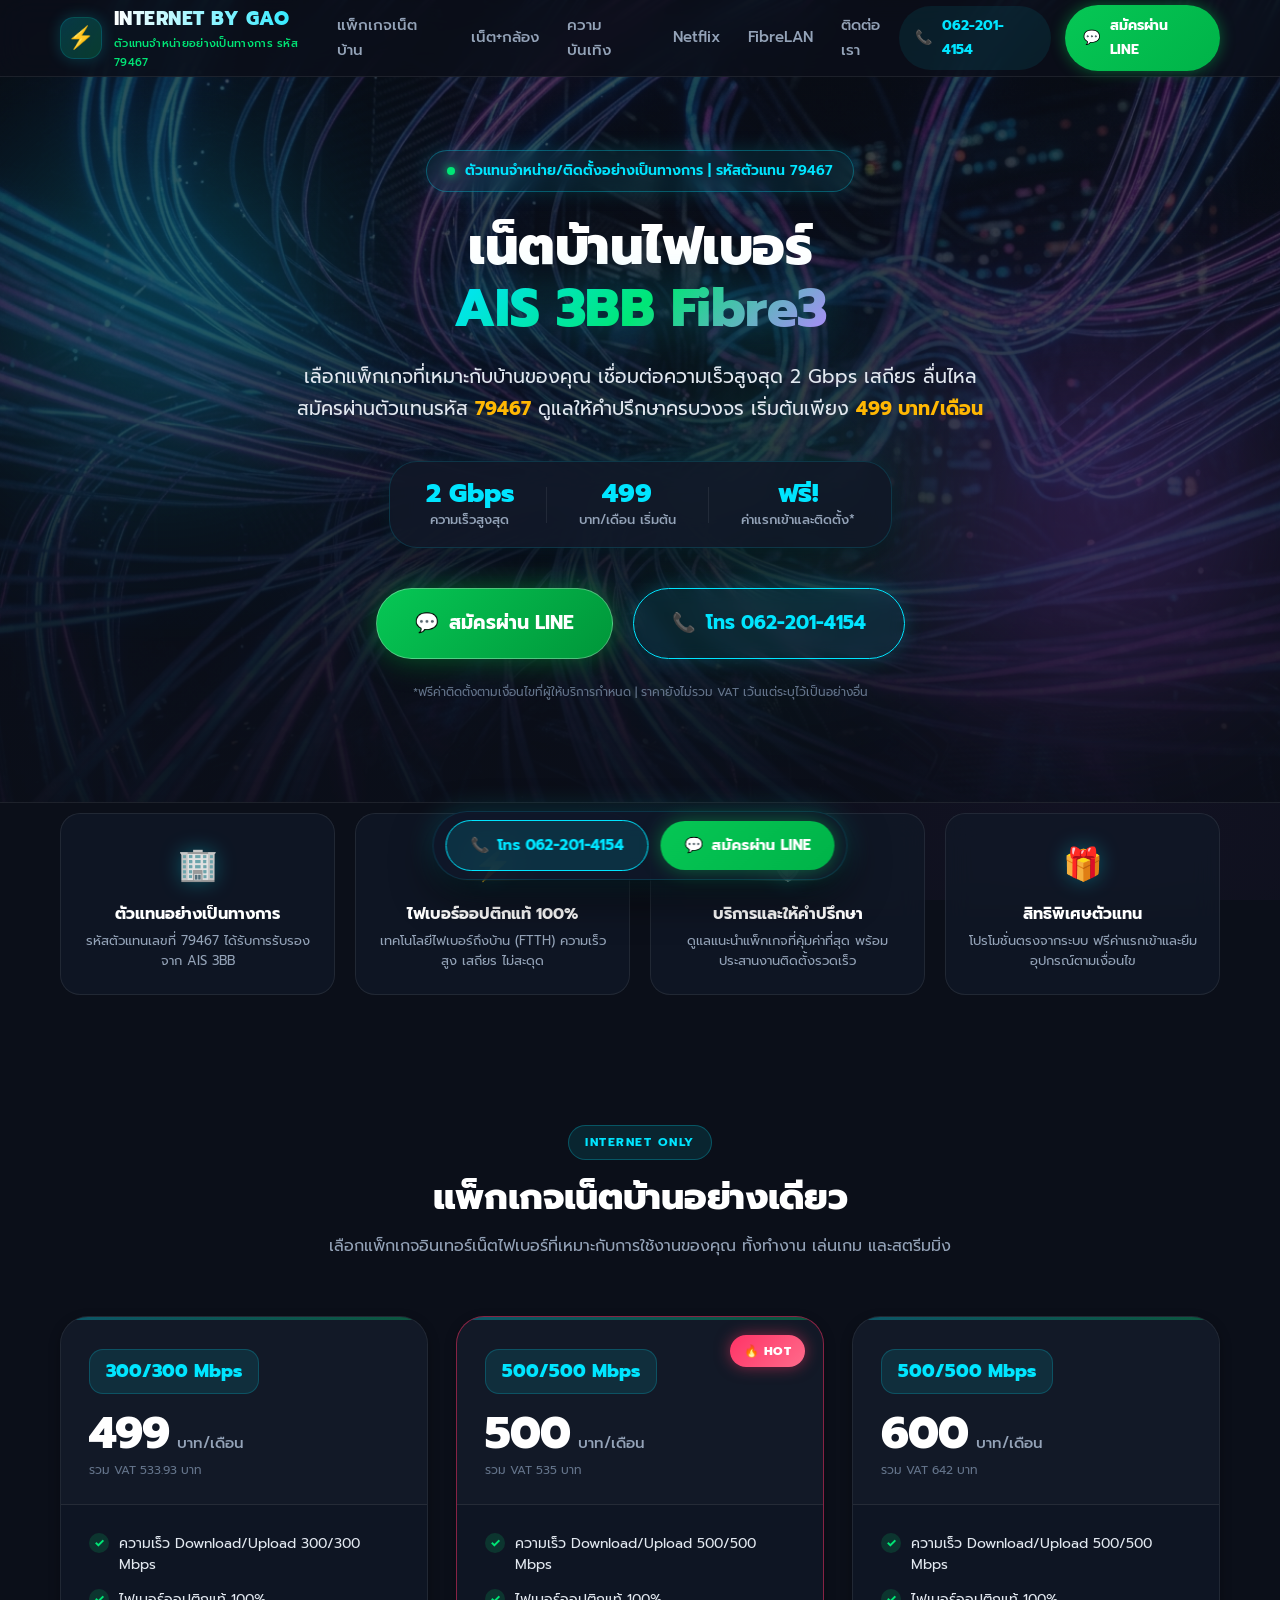
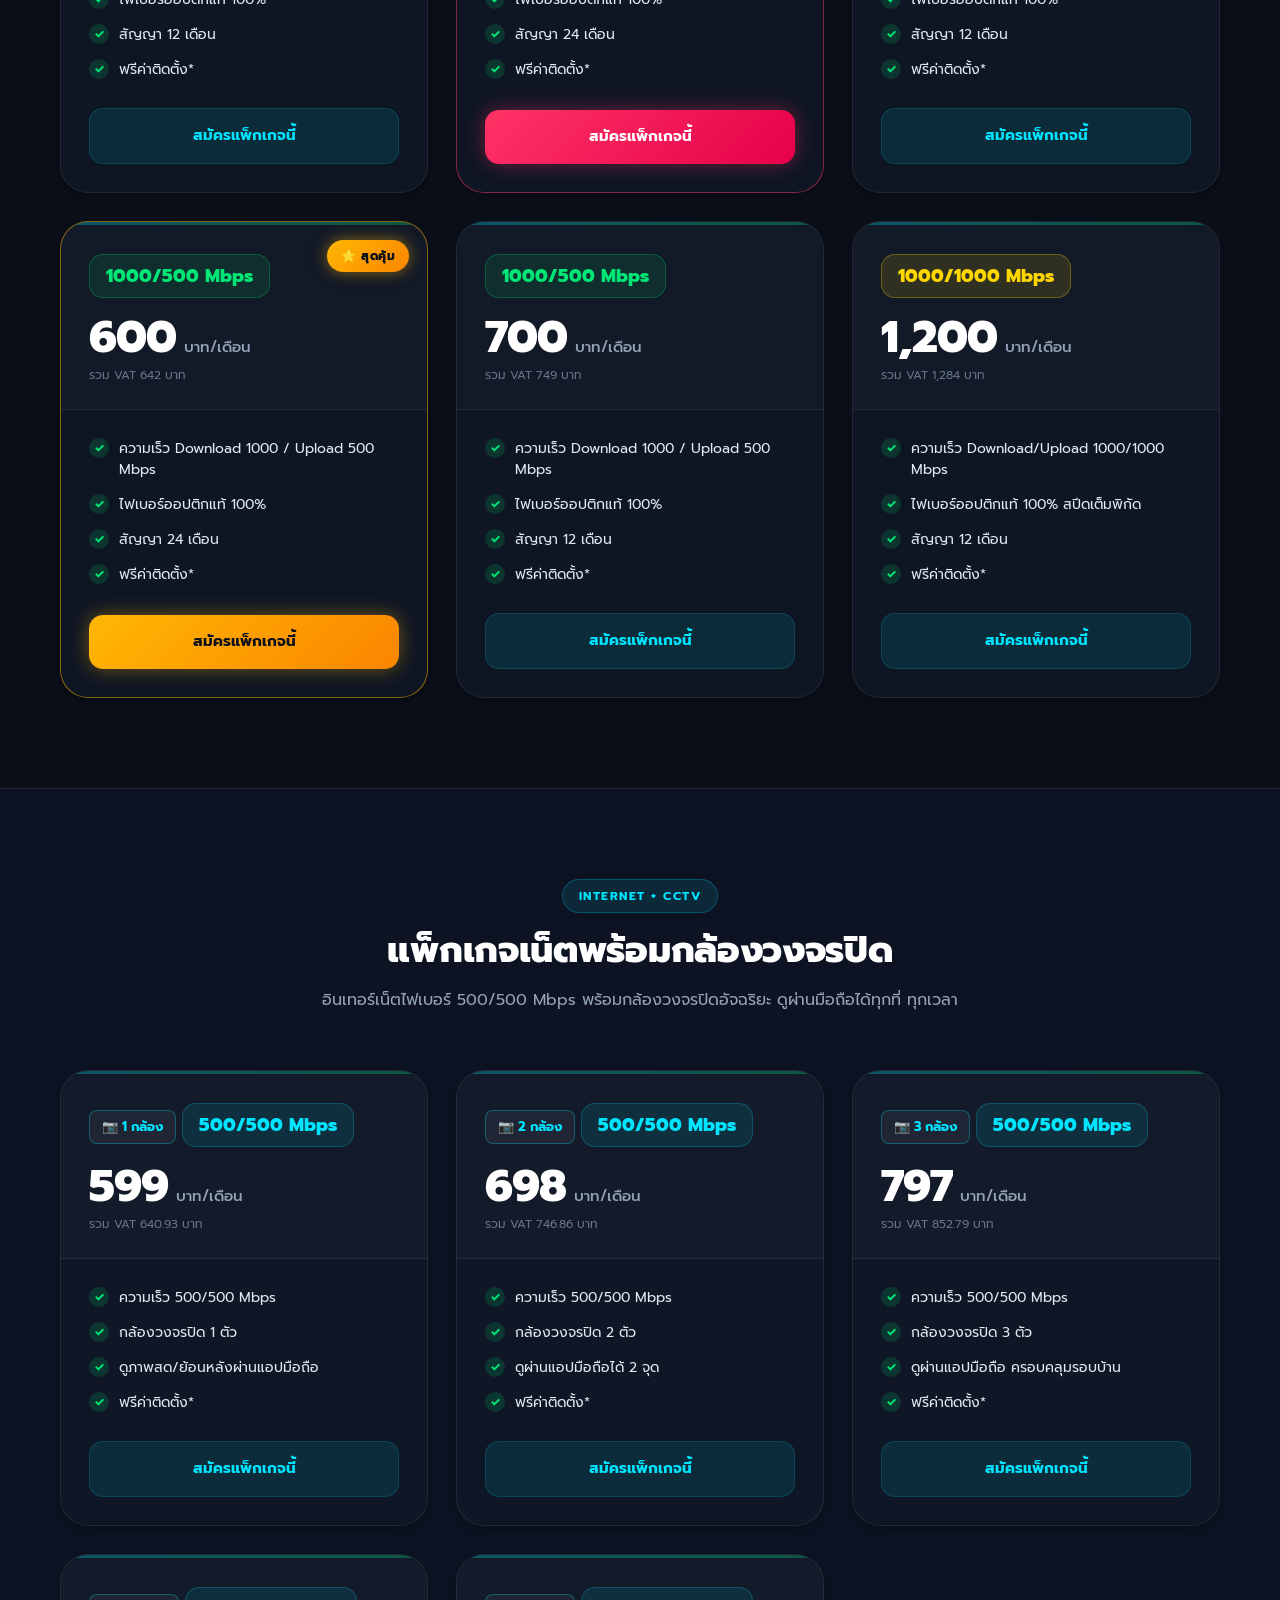
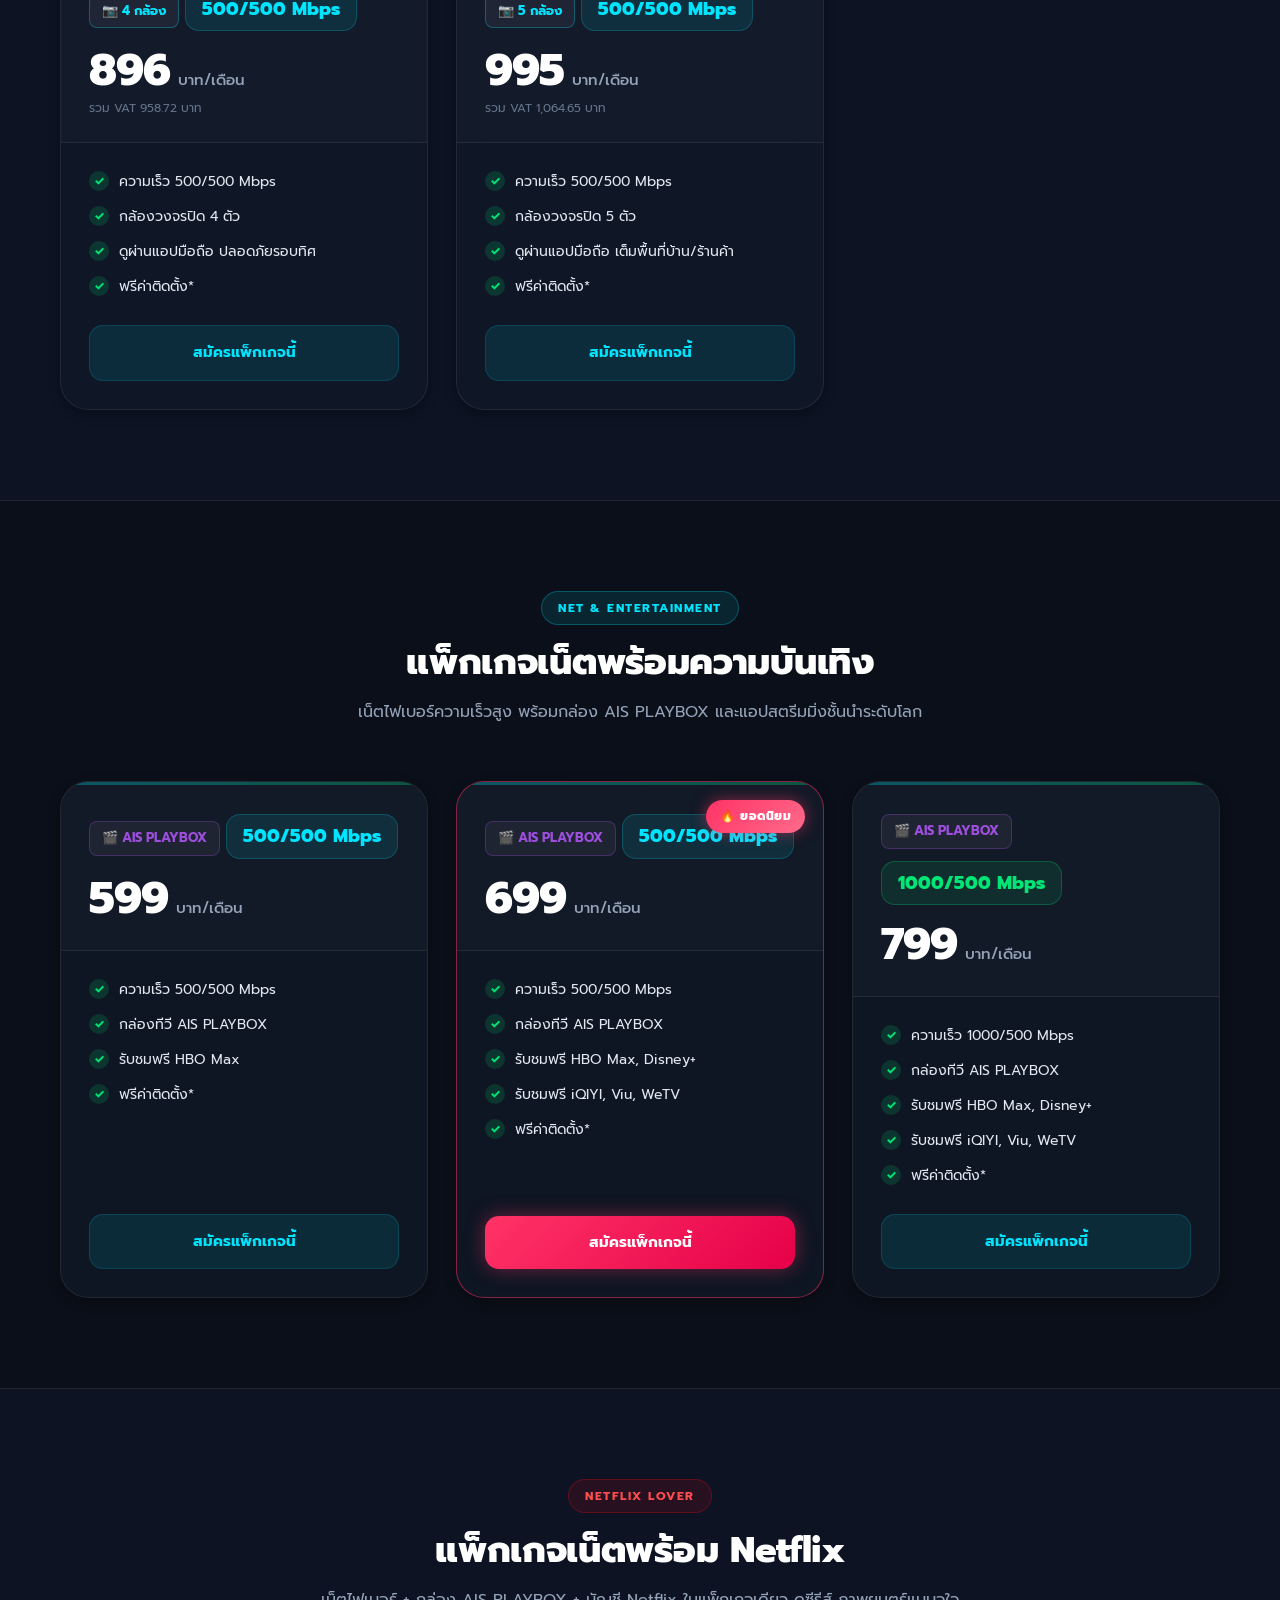
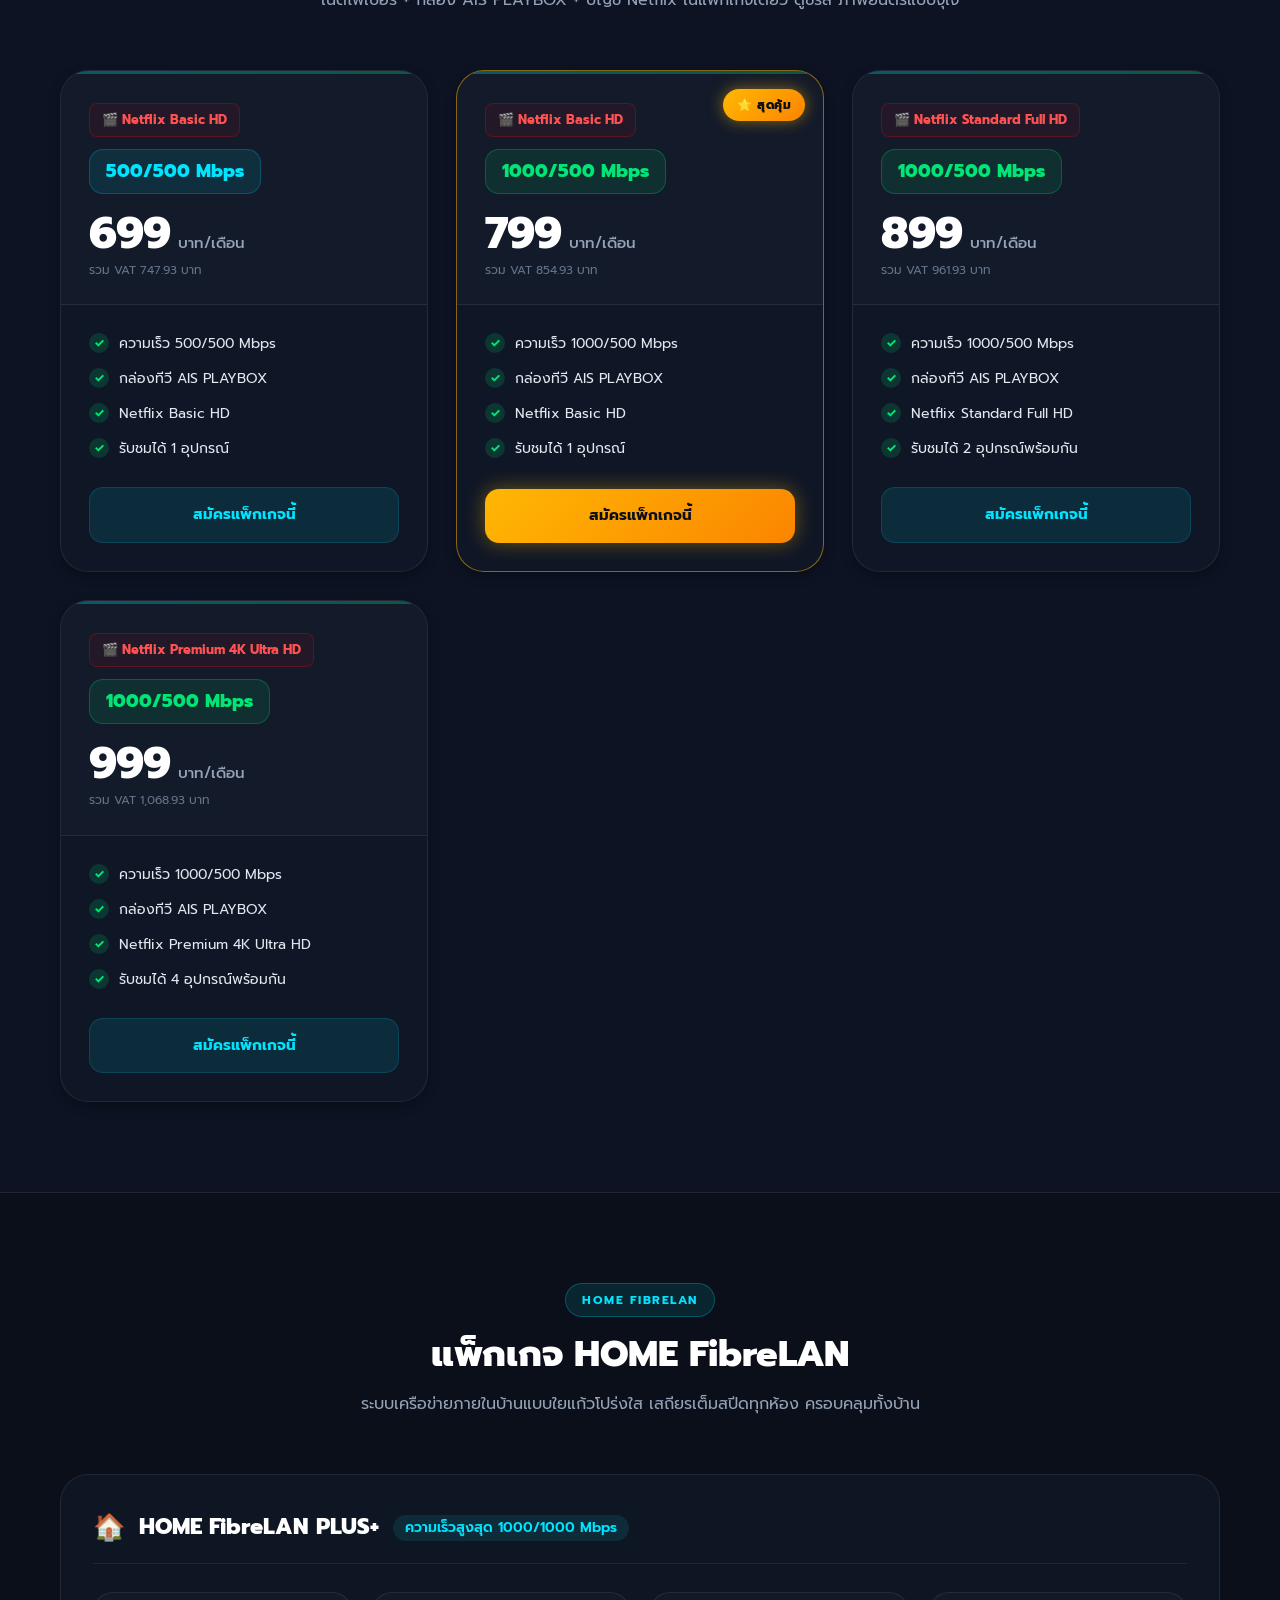
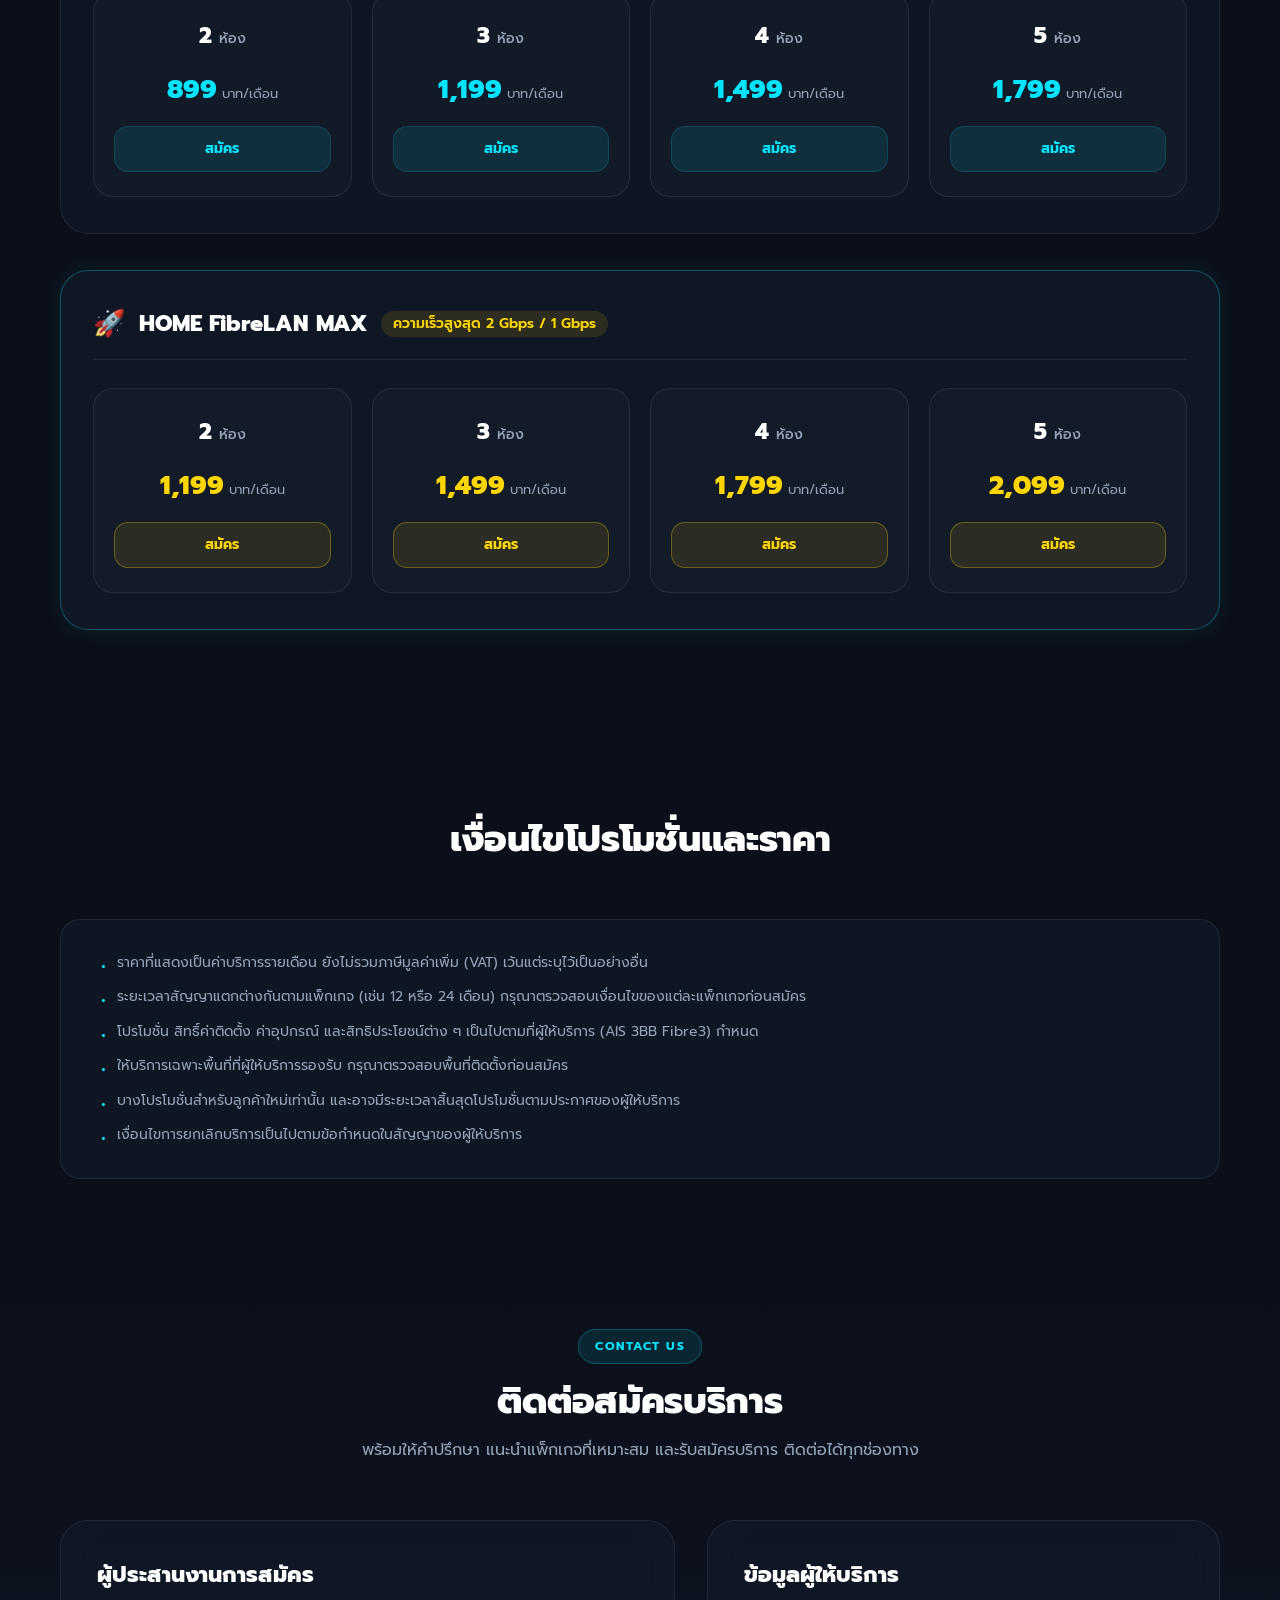
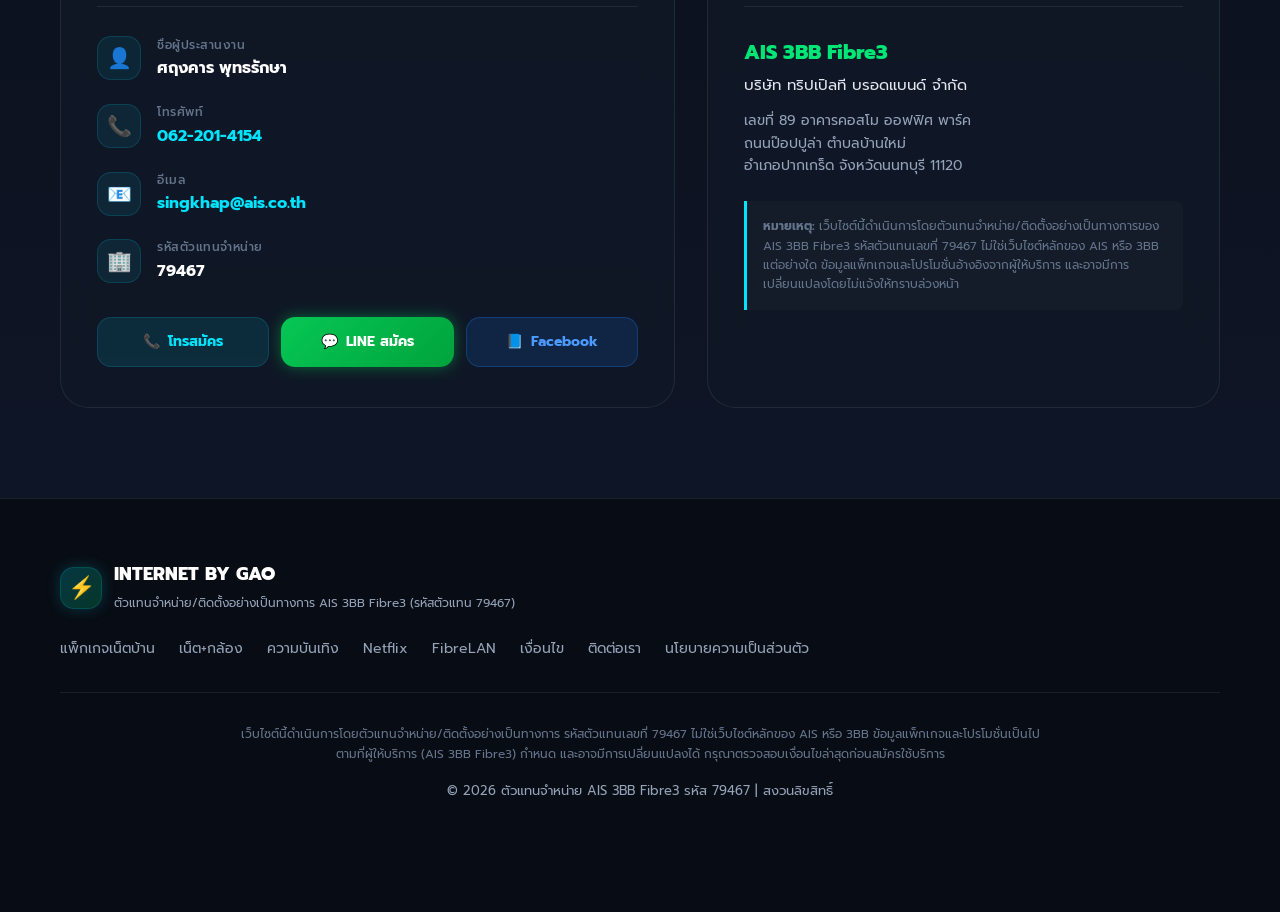
==== commit ce29599e: "Add files via upload" ====
--- a/index.html
+++ b/index.html
@@ -6,782 +6,1072 @@
   <meta name="viewport" content="width=device-width, initial-scale=1.0">
   <meta http-equiv="X-UA-Compatible" content="IE=edge">
 
-  <!-- SEO Meta -->
+  <!-- SEO Meta Tags -->
   <title>เน็ตบ้านไฟเบอร์ AIS 3BB Fibre3 | ตัวแทนจำหน่ายอย่างเป็นทางการ รหัส 79467</title>
-  <meta name="description" content="สมัครเน็ตบ้านไฟเบอร์ AIS 3BB Fibre3 ผ่านตัวแทนจำหน่ายอย่างเป็นทางการ รหัส 79467 ฟรีค่าติดตั้ง แพ็กเกจเริ่มต้น 499 บาท/เดือน ความเร็วสูงสุด 2 Gbps โทร 062-201-4154">
-  <meta name="keywords" content="เน็ตบ้าน, AIS 3BB, Fibre3, ไฟเบอร์, อินเทอร์เน็ตบ้าน, แพ็กเกจเน็ตบ้าน, กล้องวงจรปิด, Netflix, ตัวแทนจำหน่าย">
+  <meta name="description" content="สมัครเน็ตบ้านไฟเบอร์ AIS 3BB Fibre3 ผ่านตัวแทนจำหน่าย/ติดตั้งอย่างเป็นทางการ รหัส 79467 ฟรีค่าติดตั้ง แพ็กเกจเริ่มต้น 499 บาท/เดือน ความเร็วสูงสุด 2 Gbps โทร 062-201-4154 หรือแอด LINE สมัครได้ทันที">
+  <meta name="keywords" content="เน็ตบ้าน AIS, เน็ตบ้าน 3BB, AIS 3BB Fibre3, เน็ตบ้านไฟเบอร์, สมัครเน็ตบ้าน, โปรโมชั่นเน็ตบ้าน, เน็ตบ้านพร้อมกล้อง, เน็ตบ้าน Netflix, HOME FibreLAN, เน็ตบ้านนครสวรรค์, ตัวแทนจำหน่าย AIS">
   <meta name="robots" content="index, follow">
-  <meta name="author" content="ตัวแทนจำหน่าย AIS 3BB Fibre3 รหัส 79467">
-
-  <!-- Open Graph -->
-  <meta property="og:title" content="เน็ตบ้านไฟเบอร์ AIS 3BB Fibre3 | ตัวแทนจำหน่ายอย่างเป็นทางการ">
-  <meta property="og:description" content="สมัครเน็ตบ้านไฟเบอร์ AIS 3BB Fibre3 แพ็กเกจเริ่มต้น 499 บาท/เดือน ฟรีค่าติดตั้ง โทร 062-201-4154">
+  <meta name="author" content="ตัวแทนจำหน่าย AIS 3BB Fibre3 รหัส 79467 (ศฤงคาร พุทธรักษา)">
+  <link rel="canonical" href="https://singkhaninternet.xyz/">
+
+  <!-- Open Graph / Social Sharing -->
   <meta property="og:type" content="website">
-
-  <!-- Google Fonts -->
+  <meta property="og:url" content="https://singkhaninternet.xyz/">
+  <meta property="og:title" content="เน็ตบ้านไฟเบอร์ AIS 3BB Fibre3 | ตัวแทนจำหน่ายอย่างเป็นทางการ รหัส 79467">
+  <meta property="og:description" content="สมัครเน็ตบ้านไฟเบอร์ AIS 3BB Fibre3 แพ็กเกจเริ่มต้น 499 บาท/เดือน ฟรีค่าติดตั้ง โทร 062-201-4154 สมัครง่ายผ่าน LINE">
+  <meta property="og:image" content="https://singkhaninternet.xyz/hero-bg.jpg">
+
+  <!-- Twitter Card -->
+  <meta name="twitter:card" content="summary_large_image">
+  <meta name="twitter:title" content="เน็ตบ้านไฟเบอร์ AIS 3BB Fibre3 | ตัวแทนจำหน่ายอย่างเป็นทางการ">
+  <meta name="twitter:description" content="สมัครเน็ตบ้านไฟเบอร์ AIS 3BB Fibre3 แพ็กเกจเริ่มต้น 499 บาท/เดือน โทร 062-201-4154">
+  <meta name="twitter:image" content="https://singkhaninternet.xyz/hero-bg.jpg">
+
+  <!-- Google Fonts: Prompt & Inter for Ultra-Modern Readability -->
   <link rel="preconnect" href="https://fonts.googleapis.com">
   <link rel="preconnect" href="https://fonts.gstatic.com" crossorigin>
-  <link href="https://fonts.googleapis.com/css2?family=Noto+Sans+Thai:wght@300;400;500;600;700;800&family=Inter:wght@300;400;500;600;700;800&display=swap" rel="stylesheet">
-
-  <!-- CSS -->
+  <link href="https://fonts.googleapis.com/css2?family=Inter:wght@400;600;700;800&family=Prompt:wght@300;400;500;600;700;800&display=swap" rel="stylesheet">
+
+  <!-- Stylesheet -->
   <link rel="stylesheet" href="style.css">
 
   <!-- Favicon -->
-  <link rel="icon" href="data:image/svg+xml,<svg xmlns='http://www.w3.org/2000/svg' viewBox='0 0 100 100'><text y='.9em' font-size='90'>🌐</text></svg>">
+  <link rel="icon" href="data:image/svg+xml,<svg xmlns='http://www.w3.org/2000/svg' viewBox='0 0 100 100'><text y='.9em' font-size='90'>⚡</text></svg>">
+
+  <!-- ====================================================================
+       GOOGLE ADS / GOOGLE TAG MANAGER (GTM) TRACKING CODE SETUP
+       วางโค้ด Google Tag (gtag.js) หรือ GTM Container ของคุณด้านล่างนี้:
+       
+       <script async src="https://www.googletagmanager.com/gtag/js?id=AW-XXXXXXXXX"></script>
+       <script>
+         window.dataLayer = window.dataLayer || [];
+         function gtag(){dataLayer.push(arguments);}
+         gtag('js', new Date());
+         gtag('config', 'AW-XXXXXXXXX');
+       </script>
+       ==================================================================== -->
+
+  <!-- Schema.org JSON-LD for LocalBusiness / Dealer -->
+  <script type="application/ld+json">
+  {
+    "@context": "https://schema.org",
+    "@type": "LocalBusiness",
+    "name": "INTERNET BY GAO - ตัวแทนจำหน่าย AIS 3BB Fibre3 รหัส 79467",
+    "image": "https://singkhaninternet.xyz/hero-bg.jpg",
+    "telephone": "0622014154",
+    "email": "singkhap@ais.co.th",
+    "url": "https://singkhaninternet.xyz/",
+    "description": "ตัวแทนจำหน่ายและติดตั้งอินเทอร์เน็ตบ้านไฟเบอร์ AIS 3BB Fibre3 อย่างเป็นทางการ รหัสตัวแทน 79467",
+    "priceRange": "฿฿",
+    "address": {
+      "@type": "PostalAddress",
+      "addressCountry": "TH"
+    }
+  }
+  </script>
 </head>
 
 <body>
 
   <!-- ===== NAVBAR ===== -->
-  <nav class="navbar" id="navbar">
-    <div class="container nav-container">
-      <a href="#" class="nav-logo">
-        <span class="logo-icon">⚡</span>
-        <div class="logo-text">
-          <span class="logo-main">INTERNET BY GAO</span>
-          <span class="logo-sub">ตัวแทนจำหน่ายอย่างเป็นทางการ</span>
-        </div>
+  <header>
+    <nav class="navbar" id="navbar" aria-label="แถบนำทางหลัก">
+      <div class="container nav-container">
+        <a href="#" class="nav-logo" aria-label="หน้าแรก INTERNET BY GAO">
+          <div class="logo-icon-wrap">⚡</div>
+          <div class="logo-text">
+            <span class="logo-main">INTERNET BY GAO</span>
+            <span class="logo-sub">ตัวแทนจำหน่ายอย่างเป็นทางการ รหัส 79467</span>
+          </div>
+        </a>
+
+        <div class="nav-links" id="navLinks">
+          <a href="#packages" class="nav-link">แพ็กเกจเน็ตบ้าน</a>
+          <a href="#cctv" class="nav-link">เน็ต+กล้อง</a>
+          <a href="#entertainment" class="nav-link">ความบันเทิง</a>
+          <a href="#netflix" class="nav-link">Netflix</a>
+          <a href="#fibrelan" class="nav-link">FibreLAN</a>
+          <a href="#contact" class="nav-link">ติดต่อเรา</a>
+        </div>
+
+        <div class="nav-actions">
+          <a href="tel:0622014154" 
+             class="btn btn-nav-call" 
+             data-conversion="phone" 
+             data-conversion-label="nav_call"
+             aria-label="โทรสอบถาม 062-201-4154">
+            <span>📞</span> 062-201-4154
+          </a>
+          <a href="https://line.me/ti/p/fxpsLGpZHG" 
+             target="_blank" 
+             rel="noopener" 
+             class="btn btn-nav-line" 
+             data-conversion="line" 
+             data-conversion-label="nav_line"
+             aria-label="สมัครผ่าน LINE">
+            <span>💬</span> สมัครผ่าน LINE
+          </a>
+          <button class="hamburger" id="hamburger" aria-label="เปิดเมนูนำทาง" aria-expanded="false">
+            <span></span><span></span><span></span>
+          </button>
+        </div>
+      </div>
+    </nav>
+  </header>
+
+  <!-- ===== MOBILE MENU ===== -->
+  <div class="mobile-menu" id="mobileMenu" aria-label="เมนูบนมือถือ">
+    <a href="#packages" class="mobile-link">🌐 แพ็กเกจเน็ตบ้านอย่างเดียว</a>
+    <a href="#cctv" class="mobile-link">📷 เน็ต + กล้องวงจรปิด</a>
+    <a href="#entertainment" class="mobile-link">🎬 Net &amp; Entertainment</a>
+    <a href="#netflix" class="mobile-link">🍿 Netflix Lover</a>
+    <a href="#fibrelan" class="mobile-link">🚀 HOME FibreLAN</a>
+    <a href="#contact" class="mobile-link">👤 ติดต่อตัวแทน</a>
+    <div class="mobile-contact">
+      <a href="tel:0622014154" 
+         class="btn btn-call-mobile" 
+         data-conversion="phone" 
+         data-conversion-label="mobile_menu_phone">
+        <span>📞</span> โทร 062-201-4154
       </a>
-      <div class="nav-links" id="navLinks">
-        <a href="#packages" class="nav-link">แพ็กเกจ</a>
-        <a href="#cctv" class="nav-link">เน็ต+กล้อง</a>
-        <a href="#entertainment" class="nav-link">ความบันเทิง</a>
-        <a href="#fibrelan" class="nav-link">FibreLAN</a>
-        <a href="#contact" class="nav-link">ติดต่อเรา</a>
-      </div>
-      <div class="nav-actions">
-        <a href="tel:0622014154" class="btn btn-call">
-          <span class="btn-icon">📞</span> 062-201-4154
-        </a>
-        <button class="hamburger" id="hamburger" aria-label="เมนู">
-          <span></span><span></span><span></span>
-        </button>
-      </div>
-    </div>
-  </nav>
-
-  <!-- ===== MOBILE MENU ===== -->
-  <div class="mobile-menu" id="mobileMenu">
-    <a href="#packages" class="mobile-link">แพ็กเกจเน็ตบ้าน</a>
-    <a href="#cctv" class="mobile-link">เน็ต+กล้องวงจรปิด</a>
-    <a href="#entertainment" class="mobile-link">Net & Entertainment</a>
-    <a href="#netflix" class="mobile-link">Netflix Lover</a>
-    <a href="#fibrelan" class="mobile-link">FibreLAN</a>
-    <a href="#contact" class="mobile-link">ติดต่อเรา</a>
-    <div class="mobile-contact">
-      <a href="tel:0622014154" class="btn btn-call-mobile">📞 โทร 062-201-4154</a>
-      <a href="https://line.me/ti/p/fxpsLGpZHG" target="_blank" rel="noopener" class="btn btn-line-mobile">💬 LINE สมัครเลย</a>
+      <a href="https://line.me/ti/p/fxpsLGpZHG" 
+         target="_blank" 
+         rel="noopener" 
+         class="btn btn-line-mobile" 
+         data-conversion="line" 
+         data-conversion-label="mobile_menu_line">
+        <span>💬</span> สมัครผ่าน LINE เลย
+      </a>
     </div>
   </div>
 
-  <!-- ===== HERO SECTION ===== -->
-  <section class="hero" id="hero">
-    <div class="hero-bg-shapes">
-      <div class="shape shape-1"></div>
-      <div class="shape shape-2"></div>
-      <div class="shape shape-3"></div>
-    </div>
-    <div class="container hero-content">
-      <div class="hero-badge">
-        <span class="badge-dot"></span>
-        ตัวแทนจำหน่าย/ติดตั้งอย่างเป็นทางการ | รหัสตัวแทน 79467
-      </div>
-      <h1 class="hero-title">
-        เน็ตบ้านไฟเบอร์<br>
-        <span class="hero-highlight">AIS 3BB Fibre3</span>
-      </h1>
-      <p class="hero-desc">
-        เชื่อมต่อทุกไลฟ์สไตล์ด้วยอินเทอร์เน็ตไฟเบอร์ออปติก ความเร็วสูงสุด 2 Gbps<br>
-        เสถียร ลื่นไหล ไม่สะดุด เริ่มต้นเพียง <strong>499 บาท/เดือน</strong>
-      </p>
-      <div class="hero-stats">
-        <div class="stat-item">
-          <span class="stat-number">2 Gbps</span>
-          <span class="stat-label">ความเร็วสูงสุด</span>
-        </div>
-        <div class="stat-divider"></div>
-        <div class="stat-item">
-          <span class="stat-number">499</span>
-          <span class="stat-label">บาท/เดือน เริ่มต้น</span>
-        </div>
-        <div class="stat-divider"></div>
-        <div class="stat-item">
-          <span class="stat-number">ฟรี</span>
-          <span class="stat-label">ค่าติดตั้ง*</span>
-        </div>
-      </div>
-      <div class="hero-cta">
-        <a href="https://line.me/ti/p/fxpsLGpZHG" target="_blank" rel="noopener" class="btn btn-primary-lg">
-          <span>💬</span> สมัครผ่าน LINE
-        </a>
-        <a href="tel:0622014154" class="btn btn-outline-lg">
-          <span>📞</span> โทรสมัครเลย
-        </a>
-      </div>
-      <p class="hero-disclaimer">
-        *ฟรีค่าติดตั้งตามเงื่อนไขที่ผู้ให้บริการกำหนด | ราคายังไม่รวม VAT เว้นแต่ระบุไว้เป็นอย่างอื่น
-      </p>
-    </div>
-  </section>
-
-  <!-- ===== TRUST BADGES ===== -->
-  <section class="trust-section">
-    <div class="container">
-      <div class="trust-grid">
-        <div class="trust-item">
-          <div class="trust-icon">🏢</div>
-          <h3>ตัวแทนอย่างเป็นทางการ</h3>
-          <p>รหัสตัวแทนเลขที่ 79467 ได้รับการรับรองจาก AIS 3BB</p>
-        </div>
-        <div class="trust-item">
-          <div class="trust-icon">⚡</div>
-          <h3>ไฟเบอร์ออปติกแท้</h3>
-          <p>เทคโนโลยีไฟเบอร์ถึงบ้าน (FTTH) ความเร็วสูง เสถียร</p>
-        </div>
-        <div class="trust-item">
-          <div class="trust-icon">🛡️</div>
-          <h3>บริการหลังการขาย</h3>
-          <p>ทีมช่างมืออาชีพ พร้อมดูแลตลอดอายุสัญญา</p>
-        </div>
-        <div class="trust-item">
-          <div class="trust-icon">🎁</div>
-          <h3>โปรโมชั่นพิเศษ</h3>
-          <p>สิทธิพิเศษมากมาย สมัครผ่านตัวแทนวันนี้</p>
-        </div>
-      </div>
-    </div>
-  </section>
-
-  <!-- ===== PACKAGES: เน็ตบ้านอย่างเดียว ===== -->
-  <section class="section" id="packages">
-    <div class="container">
-      <div class="section-header">
-        <span class="section-tag">Internet Only</span>
-        <h2 class="section-title">แพ็กเกจเน็ตบ้านอย่างเดียว</h2>
-        <p class="section-desc">เลือกแพ็กเกจอินเทอร์เน็ตไฟเบอร์ที่เหมาะกับการใช้งานของคุณ</p>
-      </div>
-      <div class="packages-grid">
-
-        <!-- 499 -->
-        <div class="package-card">
-          <div class="card-header">
-            <span class="speed-badge">300/300 Mbps</span>
-            <div class="price-block">
-              <span class="price-amount">499</span>
-              <span class="price-unit">บาท/เดือน</span>
-            </div>
-            <span class="price-vat">รวม VAT 533.93 บาท</span>
-          </div>
-          <div class="card-body">
-            <ul class="feature-list">
-              <li><span class="check">✓</span> ความเร็ว Download/Upload 300/300 Mbps</li>
-              <li><span class="check">✓</span> ไฟเบอร์ออปติกแท้ 100%</li>
-              <li><span class="check">✓</span> สัญญา 12 เดือน</li>
-              <li><span class="check">✓</span> ฟรีค่าติดตั้ง*</li>
+  <main>
+    <!-- ===== HERO SECTION ===== -->
+    <section class="hero" id="hero">
+      <div class="hero-bg-shapes">
+        <div class="shape shape-1"></div>
+        <div class="shape shape-2"></div>
+        <div class="shape shape-3"></div>
+      </div>
+      <div class="container hero-content">
+        <div class="hero-badge">
+          <span class="badge-dot"></span>
+          ตัวแทนจำหน่าย/ติดตั้งอย่างเป็นทางการ | รหัสตัวแทน 79467
+        </div>
+        <h1 class="hero-title">
+          เน็ตบ้านไฟเบอร์<br>
+          <span class="hero-highlight">AIS 3BB Fibre3</span>
+        </h1>
+        <p class="hero-desc">
+          เลือกแพ็กเกจที่เหมาะกับบ้านของคุณ เชื่อมต่อความเร็วสูงสุด 2 Gbps เสถียร ลื่นไหล<br>
+          สมัครผ่านตัวแทนรหัส <strong>79467</strong> ดูแลให้คำปรึกษาครบวงจร เริ่มต้นเพียง <strong>499 บาท/เดือน</strong>
+        </p>
+        
+        <!-- Hero Stats -->
+        <div class="hero-stats">
+          <div class="stat-item">
+            <span class="stat-number">2 Gbps</span>
+            <span class="stat-label">ความเร็วสูงสุด</span>
+          </div>
+          <div class="stat-divider"></div>
+          <div class="stat-item">
+            <span class="stat-number">499</span>
+            <span class="stat-label">บาท/เดือน เริ่มต้น</span>
+          </div>
+          <div class="stat-divider"></div>
+          <div class="stat-item">
+            <span class="stat-number">ฟรี!</span>
+            <span class="stat-label">ค่าแรกเข้าและติดตั้ง*</span>
+          </div>
+        </div>
+
+        <!-- Hero CTAs -->
+        <div class="hero-cta">
+          <a href="https://line.me/ti/p/fxpsLGpZHG" 
+             target="_blank" 
+             rel="noopener" 
+             class="btn btn-primary-lg" 
+             data-conversion="line" 
+             data-conversion-label="hero_cta_line">
+            <span>💬</span> สมัครผ่าน LINE
+          </a>
+          <a href="tel:0622014154" 
+             class="btn btn-outline-lg" 
+             data-conversion="phone" 
+             data-conversion-label="hero_cta_phone">
+            <span>📞</span> โทร 062-201-4154
+          </a>
+        </div>
+        <p class="hero-disclaimer">
+          *ฟรีค่าติดตั้งตามเงื่อนไขที่ผู้ให้บริการกำหนด | ราคายังไม่รวม VAT เว้นแต่ระบุไว้เป็นอย่างอื่น
+        </p>
+      </div>
+    </section>
+
+    <!-- ===== TRUST & VALUE PROPOSITION ===== -->
+    <section class="trust-section">
+      <div class="container">
+        <div class="trust-grid">
+          <div class="trust-item">
+            <div class="trust-icon">🏢</div>
+            <h3>ตัวแทนอย่างเป็นทางการ</h3>
+            <p>รหัสตัวแทนเลขที่ 79467 ได้รับการรับรองจาก AIS 3BB</p>
+          </div>
+          <div class="trust-item">
+            <div class="trust-icon">⚡</div>
+            <h3>ไฟเบอร์ออปติกแท้ 100%</h3>
+            <p>เทคโนโลยีไฟเบอร์ถึงบ้าน (FTTH) ความเร็วสูง เสถียร ไม่สะดุด</p>
+          </div>
+          <div class="trust-item">
+            <div class="trust-icon">🛡️</div>
+            <h3>บริการและให้คำปรึกษา</h3>
+            <p>ดูแลแนะนำแพ็กเกจที่คุ้มค่าที่สุด พร้อมประสานงานติดตั้งรวดเร็ว</p>
+          </div>
+          <div class="trust-item">
+            <div class="trust-icon">🎁</div>
+            <h3>สิทธิพิเศษตัวแทน</h3>
+            <p>โปรโมชั่นตรงจากระบบ ฟรีค่าแรกเข้าและยืมอุปกรณ์ตามเงื่อนไข</p>
+          </div>
+        </div>
+      </div>
+    </section>
+
+    <!-- ===== SECTION 1: PACKAGES - เน็ตบ้านอย่างเดียว ===== -->
+    <section class="section" id="packages">
+      <div class="container">
+        <div class="section-header">
+          <span class="section-tag">Internet Only</span>
+          <h2 class="section-title">แพ็กเกจเน็ตบ้านอย่างเดียว</h2>
+          <p class="section-desc">เลือกแพ็กเกจอินเทอร์เน็ตไฟเบอร์ที่เหมาะกับการใช้งานของคุณ ทั้งทำงาน เล่นเกม และสตรีมมิ่ง</p>
+        </div>
+        <div class="packages-grid">
+
+          <!-- 499 -->
+          <article class="package-card">
+            <div class="card-header">
+              <span class="speed-badge">300/300 Mbps</span>
+              <div class="price-block">
+                <span class="price-amount">499</span>
+                <span class="price-unit">บาท/เดือน</span>
+              </div>
+              <span class="price-vat">รวม VAT 533.93 บาท</span>
+            </div>
+            <div class="card-body">
+              <ul class="feature-list">
+                <li><span class="check">✓</span> ความเร็ว Download/Upload 300/300 Mbps</li>
+                <li><span class="check">✓</span> ไฟเบอร์ออปติกแท้ 100%</li>
+                <li><span class="check">✓</span> สัญญา 12 เดือน</li>
+                <li><span class="check">✓</span> ฟรีค่าติดตั้ง*</li>
+              </ul>
+              <a href="https://line.me/ti/p/fxpsLGpZHG" 
+                 target="_blank" 
+                 rel="noopener" 
+                 class="btn btn-card" 
+                 data-conversion="line" 
+                 data-conversion-label="pkg_only_499">
+                สมัครแพ็กเกจนี้
+              </a>
+            </div>
+          </article>
+
+          <!-- 500 HOT -->
+          <article class="package-card card-hot">
+            <div class="card-badge">🔥 HOT</div>
+            <div class="card-header">
+              <span class="speed-badge">500/500 Mbps</span>
+              <div class="price-block">
+                <span class="price-amount">500</span>
+                <span class="price-unit">บาท/เดือน</span>
+              </div>
+              <span class="price-vat">รวม VAT 535 บาท</span>
+            </div>
+            <div class="card-body">
+              <ul class="feature-list">
+                <li><span class="check">✓</span> ความเร็ว Download/Upload 500/500 Mbps</li>
+                <li><span class="check">✓</span> ไฟเบอร์ออปติกแท้ 100%</li>
+                <li><span class="check">✓</span> สัญญา 24 เดือน</li>
+                <li><span class="check">✓</span> ฟรีค่าติดตั้ง*</li>
+              </ul>
+              <a href="https://line.me/ti/p/fxpsLGpZHG" 
+                 target="_blank" 
+                 rel="noopener" 
+                 class="btn btn-card btn-hot" 
+                 data-conversion="line" 
+                 data-conversion-label="pkg_only_500">
+                สมัครแพ็กเกจนี้
+              </a>
+            </div>
+          </article>
+
+          <!-- 600 12m -->
+          <article class="package-card">
+            <div class="card-header">
+              <span class="speed-badge">500/500 Mbps</span>
+              <div class="price-block">
+                <span class="price-amount">600</span>
+                <span class="price-unit">บาท/เดือน</span>
+              </div>
+              <span class="price-vat">รวม VAT 642 บาท</span>
+            </div>
+            <div class="card-body">
+              <ul class="feature-list">
+                <li><span class="check">✓</span> ความเร็ว Download/Upload 500/500 Mbps</li>
+                <li><span class="check">✓</span> ไฟเบอร์ออปติกแท้ 100%</li>
+                <li><span class="check">✓</span> สัญญา 12 เดือน</li>
+                <li><span class="check">✓</span> ฟรีค่าติดตั้ง*</li>
+              </ul>
+              <a href="https://line.me/ti/p/fxpsLGpZHG" 
+                 target="_blank" 
+                 rel="noopener" 
+                 class="btn btn-card" 
+                 data-conversion="line" 
+                 data-conversion-label="pkg_only_600_12m">
+                สมัครแพ็กเกจนี้
+              </a>
+            </div>
+          </article>
+
+          <!-- 600 สุดคุ้ม 1000/500 -->
+          <article class="package-card card-best">
+            <div class="card-badge badge-best">⭐ สุดคุ้ม</div>
+            <div class="card-header">
+              <span class="speed-badge speed-fast">1000/500 Mbps</span>
+              <div class="price-block">
+                <span class="price-amount">600</span>
+                <span class="price-unit">บาท/เดือน</span>
+              </div>
+              <span class="price-vat">รวม VAT 642 บาท</span>
+            </div>
+            <div class="card-body">
+              <ul class="feature-list">
+                <li><span class="check">✓</span> ความเร็ว Download 1000 / Upload 500 Mbps</li>
+                <li><span class="check">✓</span> ไฟเบอร์ออปติกแท้ 100%</li>
+                <li><span class="check">✓</span> สัญญา 24 เดือน</li>
+                <li><span class="check">✓</span> ฟรีค่าติดตั้ง*</li>
+              </ul>
+              <a href="https://line.me/ti/p/fxpsLGpZHG" 
+                 target="_blank" 
+                 rel="noopener" 
+                 class="btn btn-card btn-best" 
+                 data-conversion="line" 
+                 data-conversion-label="pkg_only_600_best">
+                สมัครแพ็กเกจนี้
+              </a>
+            </div>
+          </article>
+
+          <!-- 700 -->
+          <article class="package-card">
+            <div class="card-header">
+              <span class="speed-badge speed-fast">1000/500 Mbps</span>
+              <div class="price-block">
+                <span class="price-amount">700</span>
+                <span class="price-unit">บาท/เดือน</span>
+              </div>
+              <span class="price-vat">รวม VAT 749 บาท</span>
+            </div>
+            <div class="card-body">
+              <ul class="feature-list">
+                <li><span class="check">✓</span> ความเร็ว Download 1000 / Upload 500 Mbps</li>
+                <li><span class="check">✓</span> ไฟเบอร์ออปติกแท้ 100%</li>
+                <li><span class="check">✓</span> สัญญา 12 เดือน</li>
+                <li><span class="check">✓</span> ฟรีค่าติดตั้ง*</li>
+              </ul>
+              <a href="https://line.me/ti/p/fxpsLGpZHG" 
+                 target="_blank" 
+                 rel="noopener" 
+                 class="btn btn-card" 
+                 data-conversion="line" 
+                 data-conversion-label="pkg_only_700">
+                สมัครแพ็กเกจนี้
+              </a>
+            </div>
+          </article>
+
+          <!-- 1200 Ultra Speed -->
+          <article class="package-card">
+            <div class="card-header">
+              <span class="speed-badge speed-ultra">1000/1000 Mbps</span>
+              <div class="price-block">
+                <span class="price-amount">1,200</span>
+                <span class="price-unit">บาท/เดือน</span>
+              </div>
+              <span class="price-vat">รวม VAT 1,284 บาท</span>
+            </div>
+            <div class="card-body">
+              <ul class="feature-list">
+                <li><span class="check">✓</span> ความเร็ว Download/Upload 1000/1000 Mbps</li>
+                <li><span class="check">✓</span> ไฟเบอร์ออปติกแท้ 100% สปีดเต็มพิกัด</li>
+                <li><span class="check">✓</span> สัญญา 12 เดือน</li>
+                <li><span class="check">✓</span> ฟรีค่าติดตั้ง*</li>
+              </ul>
+              <a href="https://line.me/ti/p/fxpsLGpZHG" 
+                 target="_blank" 
+                 rel="noopener" 
+                 class="btn btn-card" 
+                 data-conversion="line" 
+                 data-conversion-label="pkg_only_1200">
+                สมัครแพ็กเกจนี้
+              </a>
+            </div>
+          </article>
+        </div>
+      </div>
+    </section>
+
+    <!-- ===== SECTION 2: PACKAGES - เน็ต+กล้องวงจรปิด ===== -->
+    <section class="section section-alt" id="cctv">
+      <div class="container">
+        <div class="section-header">
+          <span class="section-tag">Internet + CCTV</span>
+          <h2 class="section-title">แพ็กเกจเน็ตพร้อมกล้องวงจรปิด</h2>
+          <p class="section-desc">อินเทอร์เน็ตไฟเบอร์ 500/500 Mbps พร้อมกล้องวงจรปิดอัจฉริยะ ดูผ่านมือถือได้ทุกที่ ทุกเวลา</p>
+        </div>
+        <div class="packages-grid">
+
+          <!-- 599 1 กล้อง -->
+          <article class="package-card card-cctv">
+            <div class="card-header">
+              <div class="cctv-badge">📷 1 กล้อง</div>
+              <span class="speed-badge">500/500 Mbps</span>
+              <div class="price-block">
+                <span class="price-amount">599</span>
+                <span class="price-unit">บาท/เดือน</span>
+              </div>
+              <span class="price-vat">รวม VAT 640.93 บาท</span>
+            </div>
+            <div class="card-body">
+              <ul class="feature-list">
+                <li><span class="check">✓</span> ความเร็ว 500/500 Mbps</li>
+                <li><span class="check">✓</span> กล้องวงจรปิด 1 ตัว</li>
+                <li><span class="check">✓</span> ดูภาพสด/ย้อนหลังผ่านแอปมือถือ</li>
+                <li><span class="check">✓</span> ฟรีค่าติดตั้ง*</li>
+              </ul>
+              <a href="https://line.me/ti/p/fxpsLGpZHG" 
+                 target="_blank" 
+                 rel="noopener" 
+                 class="btn btn-card" 
+                 data-conversion="line" 
+                 data-conversion-label="pkg_cctv_1">
+                สมัครแพ็กเกจนี้
+              </a>
+            </div>
+          </article>
+
+          <!-- 698 2 กล้อง -->
+          <article class="package-card card-cctv">
+            <div class="card-header">
+              <div class="cctv-badge">📷 2 กล้อง</div>
+              <span class="speed-badge">500/500 Mbps</span>
+              <div class="price-block">
+                <span class="price-amount">698</span>
+                <span class="price-unit">บาท/เดือน</span>
+              </div>
+              <span class="price-vat">รวม VAT 746.86 บาท</span>
+            </div>
+            <div class="card-body">
+              <ul class="feature-list">
+                <li><span class="check">✓</span> ความเร็ว 500/500 Mbps</li>
+                <li><span class="check">✓</span> กล้องวงจรปิด 2 ตัว</li>
+                <li><span class="check">✓</span> ดูผ่านแอปมือถือได้ 2 จุด</li>
+                <li><span class="check">✓</span> ฟรีค่าติดตั้ง*</li>
+              </ul>
+              <a href="https://line.me/ti/p/fxpsLGpZHG" 
+                 target="_blank" 
+                 rel="noopener" 
+                 class="btn btn-card" 
+                 data-conversion="line" 
+                 data-conversion-label="pkg_cctv_2">
+                สมัครแพ็กเกจนี้
+              </a>
+            </div>
+          </article>
+
+          <!-- 797 3 กล้อง -->
+          <article class="package-card card-cctv">
+            <div class="card-header">
+              <div class="cctv-badge">📷 3 กล้อง</div>
+              <span class="speed-badge">500/500 Mbps</span>
+              <div class="price-block">
+                <span class="price-amount">797</span>
+                <span class="price-unit">บาท/เดือน</span>
+              </div>
+              <span class="price-vat">รวม VAT 852.79 บาท</span>
+            </div>
+            <div class="card-body">
+              <ul class="feature-list">
+                <li><span class="check">✓</span> ความเร็ว 500/500 Mbps</li>
+                <li><span class="check">✓</span> กล้องวงจรปิด 3 ตัว</li>
+                <li><span class="check">✓</span> ดูผ่านแอปมือถือ ครอบคลุมรอบบ้าน</li>
+                <li><span class="check">✓</span> ฟรีค่าติดตั้ง*</li>
+              </ul>
+              <a href="https://line.me/ti/p/fxpsLGpZHG" 
+                 target="_blank" 
+                 rel="noopener" 
+                 class="btn btn-card" 
+                 data-conversion="line" 
+                 data-conversion-label="pkg_cctv_3">
+                สมัครแพ็กเกจนี้
+              </a>
+            </div>
+          </article>
+
+          <!-- 896 4 กล้อง -->
+          <article class="package-card card-cctv">
+            <div class="card-header">
+              <div class="cctv-badge">📷 4 กล้อง</div>
+              <span class="speed-badge">500/500 Mbps</span>
+              <div class="price-block">
+                <span class="price-amount">896</span>
+                <span class="price-unit">บาท/เดือน</span>
+              </div>
+              <span class="price-vat">รวม VAT 958.72 บาท</span>
+            </div>
+            <div class="card-body">
+              <ul class="feature-list">
+                <li><span class="check">✓</span> ความเร็ว 500/500 Mbps</li>
+                <li><span class="check">✓</span> กล้องวงจรปิด 4 ตัว</li>
+                <li><span class="check">✓</span> ดูผ่านแอปมือถือ ปลอดภัยรอบทิศ</li>
+                <li><span class="check">✓</span> ฟรีค่าติดตั้ง*</li>
+              </ul>
+              <a href="https://line.me/ti/p/fxpsLGpZHG" 
+                 target="_blank" 
+                 rel="noopener" 
+                 class="btn btn-card" 
+                 data-conversion="line" 
+                 data-conversion-label="pkg_cctv_4">
+                สมัครแพ็กเกจนี้
+              </a>
+            </div>
+          </article>
+
+          <!-- 995 5 กล้อง -->
+          <article class="package-card card-cctv">
+            <div class="card-header">
+              <div class="cctv-badge">📷 5 กล้อง</div>
+              <span class="speed-badge">500/500 Mbps</span>
+              <div class="price-block">
+                <span class="price-amount">995</span>
+                <span class="price-unit">บาท/เดือน</span>
+              </div>
+              <span class="price-vat">รวม VAT 1,064.65 บาท</span>
+            </div>
+            <div class="card-body">
+              <ul class="feature-list">
+                <li><span class="check">✓</span> ความเร็ว 500/500 Mbps</li>
+                <li><span class="check">✓</span> กล้องวงจรปิด 5 ตัว</li>
+                <li><span class="check">✓</span> ดูผ่านแอปมือถือ เต็มพื้นที่บ้าน/ร้านค้า</li>
+                <li><span class="check">✓</span> ฟรีค่าติดตั้ง*</li>
+              </ul>
+              <a href="https://line.me/ti/p/fxpsLGpZHG" 
+                 target="_blank" 
+                 rel="noopener" 
+                 class="btn btn-card" 
+                 data-conversion="line" 
+                 data-conversion-label="pkg_cctv_5">
+                สมัครแพ็กเกจนี้
+              </a>
+            </div>
+          </article>
+
+        </div>
+      </div>
+    </section>
+
+    <!-- ===== SECTION 3: PACKAGES - Net & Entertainment ===== -->
+    <section class="section" id="entertainment">
+      <div class="container">
+        <div class="section-header">
+          <span class="section-tag">Net &amp; Entertainment</span>
+          <h2 class="section-title">แพ็กเกจเน็ตพร้อมความบันเทิง</h2>
+          <p class="section-desc">เน็ตไฟเบอร์ความเร็วสูง พร้อมกล่อง AIS PLAYBOX และแอปสตรีมมิ่งชั้นนำระดับโลก</p>
+        </div>
+        <div class="packages-grid">
+
+          <!-- 599 HBO -->
+          <article class="package-card card-ent">
+            <div class="card-header">
+              <div class="ent-badge">🎬 AIS PLAYBOX</div>
+              <span class="speed-badge">500/500 Mbps</span>
+              <div class="price-block">
+                <span class="price-amount">599</span>
+                <span class="price-unit">บาท/เดือน</span>
+              </div>
+            </div>
+            <div class="card-body">
+              <ul class="feature-list">
+                <li><span class="check">✓</span> ความเร็ว 500/500 Mbps</li>
+                <li><span class="check">✓</span> กล่องทีวี AIS PLAYBOX</li>
+                <li><span class="check">✓</span> รับชมฟรี HBO Max</li>
+                <li><span class="check">✓</span> ฟรีค่าติดตั้ง*</li>
+              </ul>
+              <a href="https://line.me/ti/p/fxpsLGpZHG" 
+                 target="_blank" 
+                 rel="noopener" 
+                 class="btn btn-card" 
+                 data-conversion="line" 
+                 data-conversion-label="pkg_ent_599">
+                สมัครแพ็กเกจนี้
+              </a>
+            </div>
+          </article>
+
+          <!-- 699 All Streaming HOT -->
+          <article class="package-card card-ent card-hot">
+            <div class="card-badge">🔥 ยอดนิยม</div>
+            <div class="card-header">
+              <div class="ent-badge">🎬 AIS PLAYBOX</div>
+              <span class="speed-badge">500/500 Mbps</span>
+              <div class="price-block">
+                <span class="price-amount">699</span>
+                <span class="price-unit">บาท/เดือน</span>
+              </div>
+            </div>
+            <div class="card-body">
+              <ul class="feature-list">
+                <li><span class="check">✓</span> ความเร็ว 500/500 Mbps</li>
+                <li><span class="check">✓</span> กล่องทีวี AIS PLAYBOX</li>
+                <li><span class="check">✓</span> รับชมฟรี HBO Max, Disney+</li>
+                <li><span class="check">✓</span> รับชมฟรี iQIYI, Viu, WeTV</li>
+                <li><span class="check">✓</span> ฟรีค่าติดตั้ง*</li>
+              </ul>
+              <a href="https://line.me/ti/p/fxpsLGpZHG" 
+                 target="_blank" 
+                 rel="noopener" 
+                 class="btn btn-card btn-hot" 
+                 data-conversion="line" 
+                 data-conversion-label="pkg_ent_699_hot">
+                สมัครแพ็กเกจนี้
+              </a>
+            </div>
+          </article>
+
+          <!-- 799 1Gbps -->
+          <article class="package-card card-ent">
+            <div class="card-header">
+              <div class="ent-badge">🎬 AIS PLAYBOX</div>
+              <span class="speed-badge speed-fast">1000/500 Mbps</span>
+              <div class="price-block">
+                <span class="price-amount">799</span>
+                <span class="price-unit">บาท/เดือน</span>
+              </div>
+            </div>
+            <div class="card-body">
+              <ul class="feature-list">
+                <li><span class="check">✓</span> ความเร็ว 1000/500 Mbps</li>
+                <li><span class="check">✓</span> กล่องทีวี AIS PLAYBOX</li>
+                <li><span class="check">✓</span> รับชมฟรี HBO Max, Disney+</li>
+                <li><span class="check">✓</span> รับชมฟรี iQIYI, Viu, WeTV</li>
+                <li><span class="check">✓</span> ฟรีค่าติดตั้ง*</li>
+              </ul>
+              <a href="https://line.me/ti/p/fxpsLGpZHG" 
+                 target="_blank" 
+                 rel="noopener" 
+                 class="btn btn-card" 
+                 data-conversion="line" 
+                 data-conversion-label="pkg_ent_799">
+                สมัครแพ็กเกจนี้
+              </a>
+            </div>
+          </article>
+
+        </div>
+      </div>
+    </section>
+
+    <!-- ===== SECTION 4: PACKAGES - Netflix Lover ===== -->
+    <section class="section section-alt" id="netflix">
+      <div class="container">
+        <div class="section-header">
+          <span class="section-tag tag-netflix">Netflix Lover</span>
+          <h2 class="section-title">แพ็กเกจเน็ตพร้อม Netflix</h2>
+          <p class="section-desc">เน็ตไฟเบอร์ + กล่อง AIS PLAYBOX + บัญชี Netflix ในแพ็กเกจเดียว ดูซีรีส์ ภาพยนตร์แบบจุใจ</p>
+        </div>
+        <div class="packages-grid">
+
+          <!-- 699 Netflix Basic -->
+          <article class="package-card card-netflix">
+            <div class="card-header">
+              <div class="netflix-badge">🎬 Netflix Basic HD</div>
+              <span class="speed-badge">500/500 Mbps</span>
+              <div class="price-block">
+                <span class="price-amount">699</span>
+                <span class="price-unit">บาท/เดือน</span>
+              </div>
+              <span class="price-vat">รวม VAT 747.93 บาท</span>
+            </div>
+            <div class="card-body">
+              <ul class="feature-list">
+                <li><span class="check">✓</span> ความเร็ว 500/500 Mbps</li>
+                <li><span class="check">✓</span> กล่องทีวี AIS PLAYBOX</li>
+                <li><span class="check">✓</span> Netflix Basic HD</li>
+                <li><span class="check">✓</span> รับชมได้ 1 อุปกรณ์</li>
+              </ul>
+              <a href="https://line.me/ti/p/fxpsLGpZHG" 
+                 target="_blank" 
+                 rel="noopener" 
+                 class="btn btn-card" 
+                 data-conversion="line" 
+                 data-conversion-label="pkg_netflix_699">
+                สมัครแพ็กเกจนี้
+              </a>
+            </div>
+          </article>
+
+          <!-- 799 Netflix Basic สุดคุ้ม -->
+          <article class="package-card card-netflix card-best">
+            <div class="card-badge badge-best">⭐ สุดคุ้ม</div>
+            <div class="card-header">
+              <div class="netflix-badge">🎬 Netflix Basic HD</div>
+              <span class="speed-badge speed-fast">1000/500 Mbps</span>
+              <div class="price-block">
+                <span class="price-amount">799</span>
+                <span class="price-unit">บาท/เดือน</span>
+              </div>
+              <span class="price-vat">รวม VAT 854.93 บาท</span>
+            </div>
+            <div class="card-body">
+              <ul class="feature-list">
+                <li><span class="check">✓</span> ความเร็ว 1000/500 Mbps</li>
+                <li><span class="check">✓</span> กล่องทีวี AIS PLAYBOX</li>
+                <li><span class="check">✓</span> Netflix Basic HD</li>
+                <li><span class="check">✓</span> รับชมได้ 1 อุปกรณ์</li>
+              </ul>
+              <a href="https://line.me/ti/p/fxpsLGpZHG" 
+                 target="_blank" 
+                 rel="noopener" 
+                 class="btn btn-card btn-best" 
+                 data-conversion="line" 
+                 data-conversion-label="pkg_netflix_799_best">
+                สมัครแพ็กเกจนี้
+              </a>
+            </div>
+          </article>
+
+          <!-- 899 Netflix Standard -->
+          <article class="package-card card-netflix">
+            <div class="card-header">
+              <div class="netflix-badge">🎬 Netflix Standard Full HD</div>
+              <span class="speed-badge speed-fast">1000/500 Mbps</span>
+              <div class="price-block">
+                <span class="price-amount">899</span>
+                <span class="price-unit">บาท/เดือน</span>
+              </div>
+              <span class="price-vat">รวม VAT 961.93 บาท</span>
+            </div>
+            <div class="card-body">
+              <ul class="feature-list">
+                <li><span class="check">✓</span> ความเร็ว 1000/500 Mbps</li>
+                <li><span class="check">✓</span> กล่องทีวี AIS PLAYBOX</li>
+                <li><span class="check">✓</span> Netflix Standard Full HD</li>
+                <li><span class="check">✓</span> รับชมได้ 2 อุปกรณ์พร้อมกัน</li>
+              </ul>
+              <a href="https://line.me/ti/p/fxpsLGpZHG" 
+                 target="_blank" 
+                 rel="noopener" 
+                 class="btn btn-card" 
+                 data-conversion="line" 
+                 data-conversion-label="pkg_netflix_899">
+                สมัครแพ็กเกจนี้
+              </a>
+            </div>
+          </article>
+
+          <!-- 999 Netflix Premium -->
+          <article class="package-card card-netflix">
+            <div class="card-header">
+              <div class="netflix-badge">🎬 Netflix Premium 4K Ultra HD</div>
+              <span class="speed-badge speed-fast">1000/500 Mbps</span>
+              <div class="price-block">
+                <span class="price-amount">999</span>
+                <span class="price-unit">บาท/เดือน</span>
+              </div>
+              <span class="price-vat">รวม VAT 1,068.93 บาท</span>
+            </div>
+            <div class="card-body">
+              <ul class="feature-list">
+                <li><span class="check">✓</span> ความเร็ว 1000/500 Mbps</li>
+                <li><span class="check">✓</span> กล่องทีวี AIS PLAYBOX</li>
+                <li><span class="check">✓</span> Netflix Premium 4K Ultra HD</li>
+                <li><span class="check">✓</span> รับชมได้ 4 อุปกรณ์พร้อมกัน</li>
+              </ul>
+              <a href="https://line.me/ti/p/fxpsLGpZHG" 
+                 target="_blank" 
+                 rel="noopener" 
+                 class="btn btn-card" 
+                 data-conversion="line" 
+                 data-conversion-label="pkg_netflix_999">
+                สมัครแพ็กเกจนี้
+              </a>
+            </div>
+          </article>
+
+        </div>
+      </div>
+    </section>
+
+    <!-- ===== SECTION 5: PACKAGES - HOME FibreLAN ===== -->
+    <section class="section" id="fibrelan">
+      <div class="container">
+        <div class="section-header">
+          <span class="section-tag">HOME FibreLAN</span>
+          <h2 class="section-title">แพ็กเกจ HOME FibreLAN</h2>
+          <p class="section-desc">ระบบเครือข่ายภายในบ้านแบบใยแก้วโปร่งใส เสถียรเต็มสปีดทุกห้อง ครอบคลุมทั้งบ้าน</p>
+        </div>
+
+        <!-- FibreLAN PLUS+ -->
+        <div class="fibrelan-group">
+          <h3 class="fibrelan-title">
+            <span class="fibrelan-icon">🏠</span>
+            HOME FibreLAN PLUS+
+            <span class="fibrelan-speed">ความเร็วสูงสุด 1000/1000 Mbps</span>
+          </h3>
+          <div class="fibrelan-grid">
+            <div class="fibrelan-card">
+              <div class="room-count">2 <span>ห้อง</span></div>
+              <div class="fibrelan-price"><span>899</span> บาท/เดือน</div>
+              <a href="https://line.me/ti/p/fxpsLGpZHG" 
+                 target="_blank" 
+                 rel="noopener" 
+                 class="btn btn-fibrelan" 
+                 data-conversion="line" 
+                 data-conversion-label="pkg_fibrelan_plus_2">
+                สมัคร
+              </a>
+            </div>
+            <div class="fibrelan-card">
+              <div class="room-count">3 <span>ห้อง</span></div>
+              <div class="fibrelan-price"><span>1,199</span> บาท/เดือน</div>
+              <a href="https://line.me/ti/p/fxpsLGpZHG" 
+                 target="_blank" 
+                 rel="noopener" 
+                 class="btn btn-fibrelan" 
+                 data-conversion="line" 
+                 data-conversion-label="pkg_fibrelan_plus_3">
+                สมัคร
+              </a>
+            </div>
+            <div class="fibrelan-card">
+              <div class="room-count">4 <span>ห้อง</span></div>
+              <div class="fibrelan-price"><span>1,499</span> บาท/เดือน</div>
+              <a href="https://line.me/ti/p/fxpsLGpZHG" 
+                 target="_blank" 
+                 rel="noopener" 
+                 class="btn btn-fibrelan" 
+                 data-conversion="line" 
+                 data-conversion-label="pkg_fibrelan_plus_4">
+                สมัคร
+              </a>
+            </div>
+            <div class="fibrelan-card">
+              <div class="room-count">5 <span>ห้อง</span></div>
+              <div class="fibrelan-price"><span>1,799</span> บาท/เดือน</div>
+              <a href="https://line.me/ti/p/fxpsLGpZHG" 
+                 target="_blank" 
+                 rel="noopener" 
+                 class="btn btn-fibrelan" 
+                 data-conversion="line" 
+                 data-conversion-label="pkg_fibrelan_plus_5">
+                สมัคร
+              </a>
+            </div>
+          </div>
+        </div>
+
+        <!-- FibreLAN MAX -->
+        <div class="fibrelan-group fibrelan-max">
+          <h3 class="fibrelan-title">
+            <span class="fibrelan-icon">🚀</span>
+            HOME FibreLAN MAX
+            <span class="fibrelan-speed speed-ultra-text">ความเร็วสูงสุด 2 Gbps / 1 Gbps</span>
+          </h3>
+          <div class="fibrelan-grid">
+            <div class="fibrelan-card fibrelan-card-max">
+              <div class="room-count">2 <span>ห้อง</span></div>
+              <div class="fibrelan-price"><span>1,199</span> บาท/เดือน</div>
+              <a href="https://line.me/ti/p/fxpsLGpZHG" 
+                 target="_blank" 
+                 rel="noopener" 
+                 class="btn btn-fibrelan-max" 
+                 data-conversion="line" 
+                 data-conversion-label="pkg_fibrelan_max_2">
+                สมัคร
+              </a>
+            </div>
+            <div class="fibrelan-card fibrelan-card-max">
+              <div class="room-count">3 <span>ห้อง</span></div>
+              <div class="fibrelan-price"><span>1,499</span> บาท/เดือน</div>
+              <a href="https://line.me/ti/p/fxpsLGpZHG" 
+                 target="_blank" 
+                 rel="noopener" 
+                 class="btn btn-fibrelan-max" 
+                 data-conversion="line" 
+                 data-conversion-label="pkg_fibrelan_max_3">
+                สมัคร
+              </a>
+            </div>
+            <div class="fibrelan-card fibrelan-card-max">
+              <div class="room-count">4 <span>ห้อง</span></div>
+              <div class="fibrelan-price"><span>1,799</span> บาท/เดือน</div>
+              <a href="https://line.me/ti/p/fxpsLGpZHG" 
+                 target="_blank" 
+                 rel="noopener" 
+                 class="btn btn-fibrelan-max" 
+                 data-conversion="line" 
+                 data-conversion-label="pkg_fibrelan_max_4">
+                สมัคร
+              </a>
+            </div>
+            <div class="fibrelan-card fibrelan-card-max">
+              <div class="room-count">5 <span>ห้อง</span></div>
+              <div class="fibrelan-price"><span>2,099</span> บาท/เดือน</div>
+              <a href="https://line.me/ti/p/fxpsLGpZHG" 
+                 target="_blank" 
+                 rel="noopener" 
+                 class="btn btn-fibrelan-max" 
+                 data-conversion="line" 
+                 data-conversion-label="pkg_fibrelan_max_5">
+                สมัคร
+              </a>
+            </div>
+          </div>
+        </div>
+
+      </div>
+    </section>
+
+    <!-- ===== TERMS & CONDITIONS ===== -->
+    <section class="section section-terms" id="terms">
+      <div class="container">
+        <div class="section-header">
+          <h2 class="section-title">เงื่อนไขโปรโมชั่นและราคา</h2>
+        </div>
+        <div class="terms-content">
+          <div class="terms-card">
+            <ul class="terms-list">
+              <li>ราคาที่แสดงเป็นค่าบริการรายเดือน ยังไม่รวมภาษีมูลค่าเพิ่ม (VAT) เว้นแต่ระบุไว้เป็นอย่างอื่น</li>
+              <li>ระยะเวลาสัญญาแตกต่างกันตามแพ็กเกจ (เช่น 12 หรือ 24 เดือน) กรุณาตรวจสอบเงื่อนไขของแต่ละแพ็กเกจก่อนสมัคร</li>
+              <li>โปรโมชั่น สิทธิ์ค่าติดตั้ง ค่าอุปกรณ์ และสิทธิประโยชน์ต่าง ๆ เป็นไปตามที่ผู้ให้บริการ (AIS 3BB Fibre3) กำหนด</li>
+              <li>ให้บริการเฉพาะพื้นที่ที่ผู้ให้บริการรองรับ กรุณาตรวจสอบพื้นที่ติดตั้งก่อนสมัคร</li>
+              <li>บางโปรโมชั่นสำหรับลูกค้าใหม่เท่านั้น และอาจมีระยะเวลาสิ้นสุดโปรโมชั่นตามประกาศของผู้ให้บริการ</li>
+              <li>เงื่อนไขการยกเลิกบริการเป็นไปตามข้อกำหนดในสัญญาของผู้ให้บริการ</li>
             </ul>
-            <a href="https://line.me/ti/p/fxpsLGpZHG" target="_blank" rel="noopener" class="btn btn-card">สมัครแพ็กเกจนี้</a>
-          </div>
-        </div>
-
-        <!-- 500 HOT -->
-        <div class="package-card card-hot">
-          <div class="card-badge">🔥 HOT</div>
-          <div class="card-header">
-            <span class="speed-badge">500/500 Mbps</span>
-            <div class="price-block">
-              <span class="price-amount">500</span>
-              <span class="price-unit">บาท/เดือน</span>
-            </div>
-            <span class="price-vat">รวม VAT 535 บาท</span>
-          </div>
-          <div class="card-body">
-            <ul class="feature-list">
-              <li><span class="check">✓</span> ความเร็ว Download/Upload 500/500 Mbps</li>
-              <li><span class="check">✓</span> ไฟเบอร์ออปติกแท้ 100%</li>
-              <li><span class="check">✓</span> สัญญา 24 เดือน</li>
-              <li><span class="check">✓</span> ฟรีค่าติดตั้ง*</li>
-            </ul>
-            <a href="https://line.me/ti/p/fxpsLGpZHG" target="_blank" rel="noopener" class="btn btn-card btn-hot">สมัครแพ็กเกจนี้</a>
-          </div>
-        </div>
-
-        <!-- 600 12m -->
-        <div class="package-card">
-          <div class="card-header">
-            <span class="speed-badge">500/500 Mbps</span>
-            <div class="price-block">
-              <span class="price-amount">600</span>
-              <span class="price-unit">บาท/เดือน</span>
-            </div>
-            <span class="price-vat">รวม VAT 642 บาท</span>
-          </div>
-          <div class="card-body">
-            <ul class="feature-list">
-              <li><span class="check">✓</span> ความเร็ว Download/Upload 500/500 Mbps</li>
-              <li><span class="check">✓</span> ไฟเบอร์ออปติกแท้ 100%</li>
-              <li><span class="check">✓</span> สัญญา 12 เดือน</li>
-              <li><span class="check">✓</span> ฟรีค่าติดตั้ง*</li>
-            </ul>
-            <a href="https://line.me/ti/p/fxpsLGpZHG" target="_blank" rel="noopener" class="btn btn-card">สมัครแพ็กเกจนี้</a>
-          </div>
-        </div>
-
-        <!-- 600 สุดคุ้ม -->
-        <div class="package-card card-best">
-          <div class="card-badge badge-best">⭐ สุดคุ้ม</div>
-          <div class="card-header">
-            <span class="speed-badge speed-fast">1000/500 Mbps</span>
-            <div class="price-block">
-              <span class="price-amount">600</span>
-              <span class="price-unit">บาท/เดือน</span>
-            </div>
-            <span class="price-vat">รวม VAT 642 บาท</span>
-          </div>
-          <div class="card-body">
-            <ul class="feature-list">
-              <li><span class="check">✓</span> ความเร็ว Download 1000 / Upload 500 Mbps</li>
-              <li><span class="check">✓</span> ไฟเบอร์ออปติกแท้ 100%</li>
-              <li><span class="check">✓</span> สัญญา 24 เดือน</li>
-              <li><span class="check">✓</span> ฟรีค่าติดตั้ง*</li>
-            </ul>
-            <a href="https://line.me/ti/p/fxpsLGpZHG" target="_blank" rel="noopener" class="btn btn-card btn-best">สมัครแพ็กเกจนี้</a>
-          </div>
-        </div>
-
-        <!-- 700 -->
-        <div class="package-card">
-          <div class="card-header">
-            <span class="speed-badge speed-fast">1000/500 Mbps</span>
-            <div class="price-block">
-              <span class="price-amount">700</span>
-              <span class="price-unit">บาท/เดือน</span>
-            </div>
-            <span class="price-vat">รวม VAT 749 บาท</span>
-          </div>
-          <div class="card-body">
-            <ul class="feature-list">
-              <li><span class="check">✓</span> ความเร็ว Download 1000 / Upload 500 Mbps</li>
-              <li><span class="check">✓</span> ไฟเบอร์ออปติกแท้ 100%</li>
-              <li><span class="check">✓</span> สัญญา 12 เดือน</li>
-              <li><span class="check">✓</span> ฟรีค่าติดตั้ง*</li>
-            </ul>
-            <a href="https://line.me/ti/p/fxpsLGpZHG" target="_blank" rel="noopener" class="btn btn-card">สมัครแพ็กเกจนี้</a>
-          </div>
-        </div>
-
-        <!-- 1200 -->
-        <div class="package-card">
-          <div class="card-header">
-            <span class="speed-badge speed-ultra">1000/1000 Mbps</span>
-            <div class="price-block">
-              <span class="price-amount">1,200</span>
-              <span class="price-unit">บาท/เดือน</span>
-            </div>
-            <span class="price-vat">รวม VAT 1,284 บาท</span>
-          </div>
-          <div class="card-body">
-            <ul class="feature-list">
-              <li><span class="check">✓</span> ความเร็ว Download/Upload 1000/1000 Mbps</li>
-              <li><span class="check">✓</span> ไฟเบอร์ออปติกแท้ 100%</li>
-              <li><span class="check">✓</span> สัญญา 12 เดือน</li>
-              <li><span class="check">✓</span> ฟรีค่าติดตั้ง*</li>
-            </ul>
-            <a href="https://line.me/ti/p/fxpsLGpZHG" target="_blank" rel="noopener" class="btn btn-card">สมัครแพ็กเกจนี้</a>
-          </div>
-        </div>
-      </div>
-    </div>
-  </section>
-
-  <!-- ===== PACKAGES: เน็ต+กล้องวงจรปิด ===== -->
-  <section class="section section-alt" id="cctv">
-    <div class="container">
-      <div class="section-header">
-        <span class="section-tag">Internet + CCTV</span>
-        <h2 class="section-title">แพ็กเกจเน็ตพร้อมกล้องวงจรปิด</h2>
-        <p class="section-desc">อินเทอร์เน็ตไฟเบอร์ 500/500 Mbps พร้อมกล้องวงจรปิดอัจฉริยะ ดูผ่านมือถือได้ทุกที่</p>
-      </div>
-      <div class="packages-grid">
-
-        <!-- 599 1 กล้อง -->
-        <div class="package-card card-cctv">
-          <div class="card-header">
-            <div class="cctv-badge">📷 1 กล้อง</div>
-            <span class="speed-badge">500/500 Mbps</span>
-            <div class="price-block">
-              <span class="price-amount">599</span>
-              <span class="price-unit">บาท/เดือน</span>
-            </div>
-            <span class="price-vat">รวม VAT 640.93 บาท</span>
-          </div>
-          <div class="card-body">
-            <ul class="feature-list">
-              <li><span class="check">✓</span> ความเร็ว 500/500 Mbps</li>
-              <li><span class="check">✓</span> กล้องวงจรปิด 1 ตัว</li>
-              <li><span class="check">✓</span> ดูผ่านแอปมือถือ</li>
-              <li><span class="check">✓</span> ฟรีค่าติดตั้ง*</li>
-            </ul>
-            <a href="https://line.me/ti/p/fxpsLGpZHG" target="_blank" rel="noopener" class="btn btn-card">สมัครแพ็กเกจนี้</a>
-          </div>
-        </div>
-
-        <!-- 698 2 กล้อง -->
-        <div class="package-card card-cctv">
-          <div class="card-header">
-            <div class="cctv-badge">📷 2 กล้อง</div>
-            <span class="speed-badge">500/500 Mbps</span>
-            <div class="price-block">
-              <span class="price-amount">698</span>
-              <span class="price-unit">บาท/เดือน</span>
-            </div>
-            <span class="price-vat">รวม VAT 746.86 บาท</span>
-          </div>
-          <div class="card-body">
-            <ul class="feature-list">
-              <li><span class="check">✓</span> ความเร็ว 500/500 Mbps</li>
-              <li><span class="check">✓</span> กล้องวงจรปิด 2 ตัว</li>
-              <li><span class="check">✓</span> ดูผ่านแอปมือถือ</li>
-              <li><span class="check">✓</span> ฟรีค่าติดตั้ง*</li>
-            </ul>
-            <a href="https://line.me/ti/p/fxpsLGpZHG" target="_blank" rel="noopener" class="btn btn-card">สมัครแพ็กเกจนี้</a>
-          </div>
-        </div>
-
-        <!-- 797 3 กล้อง -->
-        <div class="package-card card-cctv">
-          <div class="card-header">
-            <div class="cctv-badge">📷 3 กล้อง</div>
-            <span class="speed-badge">500/500 Mbps</span>
-            <div class="price-block">
-              <span class="price-amount">797</span>
-              <span class="price-unit">บาท/เดือน</span>
-            </div>
-            <span class="price-vat">รวม VAT 852.79 บาท</span>
-          </div>
-          <div class="card-body">
-            <ul class="feature-list">
-              <li><span class="check">✓</span> ความเร็ว 500/500 Mbps</li>
-              <li><span class="check">✓</span> กล้องวงจรปิด 3 ตัว</li>
-              <li><span class="check">✓</span> ดูผ่านแอปมือถือ</li>
-              <li><span class="check">✓</span> ฟรีค่าติดตั้ง*</li>
-            </ul>
-            <a href="https://line.me/ti/p/fxpsLGpZHG" target="_blank" rel="noopener" class="btn btn-card">สมัครแพ็กเกจนี้</a>
-          </div>
-        </div>
-
-        <!-- 896 4 กล้อง -->
-        <div class="package-card card-cctv">
-          <div class="card-header">
-            <div class="cctv-badge">📷 4 กล้อง</div>
-            <span class="speed-badge">500/500 Mbps</span>
-            <div class="price-block">
-              <span class="price-amount">896</span>
-              <span class="price-unit">บาท/เดือน</span>
-            </div>
-            <span class="price-vat">รวม VAT 958.72 บาท</span>
-          </div>
-          <div class="card-body">
-            <ul class="feature-list">
-              <li><span class="check">✓</span> ความเร็ว 500/500 Mbps</li>
-              <li><span class="check">✓</span> กล้องวงจรปิด 4 ตัว</li>
-              <li><span class="check">✓</span> ดูผ่านแอปมือถือ</li>
-              <li><span class="check">✓</span> ฟรีค่าติดตั้ง*</li>
-            </ul>
-            <a href="https://line.me/ti/p/fxpsLGpZHG" target="_blank" rel="noopener" class="btn btn-card">สมัครแพ็กเกจนี้</a>
-          </div>
-        </div>
-
-        <!-- 995 5 กล้อง -->
-        <div class="package-card card-cctv">
-          <div class="card-header">
-            <div class="cctv-badge">📷 5 กล้อง</div>
-            <span class="speed-badge">500/500 Mbps</span>
-            <div class="price-block">
-              <span class="price-amount">995</span>
-              <span class="price-unit">บาท/เดือน</span>
-            </div>
-            <span class="price-vat">รวม VAT 1,064.65 บาท</span>
-          </div>
-          <div class="card-body">
-            <ul class="feature-list">
-              <li><span class="check">✓</span> ความเร็ว 500/500 Mbps</li>
-              <li><span class="check">✓</span> กล้องวงจรปิด 5 ตัว</li>
-              <li><span class="check">✓</span> ดูผ่านแอปมือถือ</li>
-              <li><span class="check">✓</span> ฟรีค่าติดตั้ง*</li>
-            </ul>
-            <a href="https://line.me/ti/p/fxpsLGpZHG" target="_blank" rel="noopener" class="btn btn-card">สมัครแพ็กเกจนี้</a>
-          </div>
-        </div>
-
-      </div>
-    </div>
-  </section>
-
-  <!-- ===== PACKAGES: Net & Entertainment ===== -->
-  <section class="section" id="entertainment">
-    <div class="container">
-      <div class="section-header">
-        <span class="section-tag">Net &amp; Entertainment</span>
-        <h2 class="section-title">แพ็กเกจเน็ตพร้อมความบันเทิง</h2>
-        <p class="section-desc">เน็ตไฟเบอร์ความเร็วสูง พร้อมกล่อง AIS PLAYBOX และสตรีมมิงชั้นนำ</p>
-      </div>
-      <div class="packages-grid">
-
-        <!-- 599 HBO -->
-        <div class="package-card card-ent">
-          <div class="card-header">
-            <div class="ent-badge">🎬 AIS PLAYBOX</div>
-            <span class="speed-badge">500/500 Mbps</span>
-            <div class="price-block">
-              <span class="price-amount">599</span>
-              <span class="price-unit">บาท/เดือน</span>
-            </div>
-          </div>
-          <div class="card-body">
-            <ul class="feature-list">
-              <li><span class="check">✓</span> ความเร็ว 500/500 Mbps</li>
-              <li><span class="check">✓</span> กล่องทีวี AIS PLAYBOX</li>
-              <li><span class="check">✓</span> รับชมฟรี HBO Max</li>
-              <li><span class="check">✓</span> ฟรีค่าติดตั้ง*</li>
-            </ul>
-            <a href="https://line.me/ti/p/fxpsLGpZHG" target="_blank" rel="noopener" class="btn btn-card">สมัครแพ็กเกจนี้</a>
-          </div>
-        </div>
-
-        <!-- 699 All Streaming -->
-        <div class="package-card card-ent card-hot">
-          <div class="card-badge">🔥 ยอดนิยม</div>
-          <div class="card-header">
-            <div class="ent-badge">🎬 AIS PLAYBOX</div>
-            <span class="speed-badge">500/500 Mbps</span>
-            <div class="price-block">
-              <span class="price-amount">699</span>
-              <span class="price-unit">บาท/เดือน</span>
-            </div>
-          </div>
-          <div class="card-body">
-            <ul class="feature-list">
-              <li><span class="check">✓</span> ความเร็ว 500/500 Mbps</li>
-              <li><span class="check">✓</span> กล่องทีวี AIS PLAYBOX</li>
-              <li><span class="check">✓</span> รับชมฟรี HBO Max, Disney+</li>
-              <li><span class="check">✓</span> รับชมฟรี iQIYI, Viu, WeTV</li>
-              <li><span class="check">✓</span> ฟรีค่าติดตั้ง*</li>
-            </ul>
-            <a href="https://line.me/ti/p/fxpsLGpZHG" target="_blank" rel="noopener" class="btn btn-card btn-hot">สมัครแพ็กเกจนี้</a>
-          </div>
-        </div>
-
-        <!-- 799 1Gbps -->
-        <div class="package-card card-ent">
-          <div class="card-header">
-            <div class="ent-badge">🎬 AIS PLAYBOX</div>
-            <span class="speed-badge speed-fast">1000/500 Mbps</span>
-            <div class="price-block">
-              <span class="price-amount">799</span>
-              <span class="price-unit">บาท/เดือน</span>
-            </div>
-          </div>
-          <div class="card-body">
-            <ul class="feature-list">
-              <li><span class="check">✓</span> ความเร็ว 1000/500 Mbps</li>
-              <li><span class="check">✓</span> กล่องทีวี AIS PLAYBOX</li>
-              <li><span class="check">✓</span> รับชมฟรี HBO Max, Disney+</li>
-              <li><span class="check">✓</span> รับชมฟรี iQIYI, Viu, WeTV</li>
-              <li><span class="check">✓</span> ฟรีค่าติดตั้ง*</li>
-            </ul>
-            <a href="https://line.me/ti/p/fxpsLGpZHG" target="_blank" rel="noopener" class="btn btn-card">สมัครแพ็กเกจนี้</a>
-          </div>
-        </div>
-
-      </div>
-    </div>
-  </section>
-
-  <!-- ===== PACKAGES: Netflix Lover ===== -->
-  <section class="section section-alt" id="netflix">
-    <div class="container">
-      <div class="section-header">
-        <span class="section-tag tag-netflix">Netflix Lover</span>
-        <h2 class="section-title">แพ็กเกจเน็ตพร้อม Netflix</h2>
-        <p class="section-desc">เน็ตไฟเบอร์ + กล่อง AIS PLAYBOX + บัญชี Netflix ในแพ็กเกจเดียว</p>
-      </div>
-      <div class="packages-grid">
-
-        <!-- 699 Netflix Basic -->
-        <div class="package-card card-netflix">
-          <div class="card-header">
-            <div class="netflix-badge">🎬 Netflix Basic HD</div>
-            <span class="speed-badge">500/500 Mbps</span>
-            <div class="price-block">
-              <span class="price-amount">699</span>
-              <span class="price-unit">บาท/เดือน</span>
-            </div>
-            <span class="price-vat">รวม VAT 747.93 บาท</span>
-          </div>
-          <div class="card-body">
-            <ul class="feature-list">
-              <li><span class="check">✓</span> ความเร็ว 500/500 Mbps</li>
-              <li><span class="check">✓</span> กล่องทีวี AIS PLAYBOX</li>
-              <li><span class="check">✓</span> Netflix Basic HD</li>
-              <li><span class="check">✓</span> รับชมได้ 1 อุปกรณ์</li>
-            </ul>
-            <a href="https://line.me/ti/p/fxpsLGpZHG" target="_blank" rel="noopener" class="btn btn-card">สมัครแพ็กเกจนี้</a>
-          </div>
-        </div>
-
-        <!-- 799 Netflix Basic สุดคุ้ม -->
-        <div class="package-card card-netflix card-best">
-          <div class="card-badge badge-best">⭐ สุดคุ้ม</div>
-          <div class="card-header">
-            <div class="netflix-badge">🎬 Netflix Basic HD</div>
-            <span class="speed-badge speed-fast">1000/500 Mbps</span>
-            <div class="price-block">
-              <span class="price-amount">799</span>
-              <span class="price-unit">บาท/เดือน</span>
-            </div>
-            <span class="price-vat">รวม VAT 854.93 บาท</span>
-          </div>
-          <div class="card-body">
-            <ul class="feature-list">
-              <li><span class="check">✓</span> ความเร็ว 1000/500 Mbps</li>
-              <li><span class="check">✓</span> กล่องทีวี AIS PLAYBOX</li>
-              <li><span class="check">✓</span> Netflix Basic HD</li>
-              <li><span class="check">✓</span> รับชมได้ 1 อุปกรณ์</li>
-            </ul>
-            <a href="https://line.me/ti/p/fxpsLGpZHG" target="_blank" rel="noopener" class="btn btn-card btn-best">สมัครแพ็กเกจนี้</a>
-          </div>
-        </div>
-
-        <!-- 899 Netflix Standard -->
-        <div class="package-card card-netflix">
-          <div class="card-header">
-            <div class="netflix-badge">🎬 Netflix Standard Full HD</div>
-            <span class="speed-badge speed-fast">1000/500 Mbps</span>
-            <div class="price-block">
-              <span class="price-amount">899</span>
-              <span class="price-unit">บาท/เดือน</span>
-            </div>
-            <span class="price-vat">รวม VAT 961.93 บาท</span>
-          </div>
-          <div class="card-body">
-            <ul class="feature-list">
-              <li><span class="check">✓</span> ความเร็ว 1000/500 Mbps</li>
-              <li><span class="check">✓</span> กล่องทีวี AIS PLAYBOX</li>
-              <li><span class="check">✓</span> Netflix Standard Full HD</li>
-              <li><span class="check">✓</span> รับชมได้ 2 อุปกรณ์</li>
-            </ul>
-            <a href="https://line.me/ti/p/fxpsLGpZHG" target="_blank" rel="noopener" class="btn btn-card">สมัครแพ็กเกจนี้</a>
-          </div>
-        </div>
-
-        <!-- 999 Netflix Premium -->
-        <div class="package-card card-netflix">
-          <div class="card-header">
-            <div class="netflix-badge">🎬 Netflix Premium 4K Ultra HD</div>
-            <span class="speed-badge speed-fast">1000/500 Mbps</span>
-            <div class="price-block">
-              <span class="price-amount">999</span>
-              <span class="price-unit">บาท/เดือน</span>
-            </div>
-            <span class="price-vat">รวม VAT 1,068.93 บาท</span>
-          </div>
-          <div class="card-body">
-            <ul class="feature-list">
-              <li><span class="check">✓</span> ความเร็ว 1000/500 Mbps</li>
-              <li><span class="check">✓</span> กล่องทีวี AIS PLAYBOX</li>
-              <li><span class="check">✓</span> Netflix Premium 4K Ultra HD</li>
-              <li><span class="check">✓</span> รับชมได้ 4 อุปกรณ์</li>
-            </ul>
-            <a href="https://line.me/ti/p/fxpsLGpZHG" target="_blank" rel="noopener" class="btn btn-card">สมัครแพ็กเกจนี้</a>
-          </div>
-        </div>
-
-      </div>
-    </div>
-  </section>
-
-  <!-- ===== PACKAGES: HOME FibreLAN ===== -->
-  <section class="section" id="fibrelan">
-    <div class="container">
-      <div class="section-header">
-        <span class="section-tag">HOME FibreLAN</span>
-        <h2 class="section-title">แพ็กเกจ HOME FibreLAN</h2>
-        <p class="section-desc">ระบบเครือข่ายภายในบ้านแบบใยแก้ว เสถียรทุกห้อง ครอบคลุมทั้งบ้าน</p>
-      </div>
-
-      <!-- FibreLAN PLUS+ -->
-      <div class="fibrelan-group">
-        <h3 class="fibrelan-title">
-          <span class="fibrelan-icon">🏠</span>
-          HOME FibreLAN PLUS+
-          <span class="fibrelan-speed">ความเร็วสูงสุด 1000/1000 Mbps</span>
-        </h3>
-        <div class="fibrelan-grid">
-          <div class="fibrelan-card">
-            <div class="room-count">2 <span>ห้อง</span></div>
-            <div class="fibrelan-price"><span>899</span> บาท/เดือน</div>
-            <a href="https://line.me/ti/p/fxpsLGpZHG" target="_blank" rel="noopener" class="btn btn-fibrelan">สมัคร</a>
-          </div>
-          <div class="fibrelan-card">
-            <div class="room-count">3 <span>ห้อง</span></div>
-            <div class="fibrelan-price"><span>1,199</span> บาท/เดือน</div>
-            <a href="https://line.me/ti/p/fxpsLGpZHG" target="_blank" rel="noopener" class="btn btn-fibrelan">สมัคร</a>
-          </div>
-          <div class="fibrelan-card">
-            <div class="room-count">4 <span>ห้อง</span></div>
-            <div class="fibrelan-price"><span>1,499</span> บาท/เดือน</div>
-            <a href="https://line.me/ti/p/fxpsLGpZHG" target="_blank" rel="noopener" class="btn btn-fibrelan">สมัคร</a>
-          </div>
-          <div class="fibrelan-card">
-            <div class="room-count">5 <span>ห้อง</span></div>
-            <div class="fibrelan-price"><span>1,799</span> บาท/เดือน</div>
-            <a href="https://line.me/ti/p/fxpsLGpZHG" target="_blank" rel="noopener" class="btn btn-fibrelan">สมัคร</a>
-          </div>
-        </div>
-      </div>
-
-      <!-- FibreLAN MAX -->
-      <div class="fibrelan-group fibrelan-max">
-        <h3 class="fibrelan-title">
-          <span class="fibrelan-icon">🚀</span>
-          HOME FibreLAN MAX
-          <span class="fibrelan-speed speed-ultra-text">ความเร็วสูงสุด 2 Gbps / 1 Gbps</span>
-        </h3>
-        <div class="fibrelan-grid">
-          <div class="fibrelan-card fibrelan-card-max">
-            <div class="room-count">2 <span>ห้อง</span></div>
-            <div class="fibrelan-price"><span>1,199</span> บาท/เดือน</div>
-            <a href="https://line.me/ti/p/fxpsLGpZHG" target="_blank" rel="noopener" class="btn btn-fibrelan-max">สมัคร</a>
-          </div>
-          <div class="fibrelan-card fibrelan-card-max">
-            <div class="room-count">3 <span>ห้อง</span></div>
-            <div class="fibrelan-price"><span>1,499</span> บาท/เดือน</div>
-            <a href="https://line.me/ti/p/fxpsLGpZHG" target="_blank" rel="noopener" class="btn btn-fibrelan-max">สมัคร</a>
-          </div>
-          <div class="fibrelan-card fibrelan-card-max">
-            <div class="room-count">4 <span>ห้อง</span></div>
-            <div class="fibrelan-price"><span>1,799</span> บาท/เดือน</div>
-            <a href="https://line.me/ti/p/fxpsLGpZHG" target="_blank" rel="noopener" class="btn btn-fibrelan-max">สมัคร</a>
-          </div>
-          <div class="fibrelan-card fibrelan-card-max">
-            <div class="room-count">5 <span>ห้อง</span></div>
-            <div class="fibrelan-price"><span>2,099</span> บาท/เดือน</div>
-            <a href="https://line.me/ti/p/fxpsLGpZHG" target="_blank" rel="noopener" class="btn btn-fibrelan-max">สมัคร</a>
-          </div>
-        </div>
-      </div>
-
-    </div>
-  </section>
-
-  <!-- ===== TERMS & CONDITIONS ===== -->
-  <section class="section section-terms" id="terms">
-    <div class="container">
-      <div class="section-header">
-        <h2 class="section-title">เงื่อนไขโปรโมชั่นและราคา</h2>
-      </div>
-      <div class="terms-content">
-        <div class="terms-card">
-          <ul class="terms-list">
-            <li>ราคาที่แสดงเป็นค่าบริการรายเดือน ยังไม่รวมภาษีมูลค่าเพิ่ม (VAT) เว้นแต่ระบุไว้เป็นอย่างอื่น</li>
-            <li>ระยะเวลาสัญญาแตกต่างกันตามแพ็กเกจ (เช่น 12 หรือ 24 เดือน) กรุณาตรวจสอบเงื่อนไขของแต่ละแพ็กเกจก่อนสมัคร</li>
-            <li>โปรโมชั่น สิทธิ์ค่าติดตั้ง ค่าอุปกรณ์ และสิทธิประโยชน์ต่าง ๆ เป็นไปตามที่ผู้ให้บริการ (AIS 3BB Fibre3) กำหนด</li>
-            <li>ให้บริการเฉพาะพื้นที่ที่ผู้ให้บริการรองรับ กรุณาตรวจสอบพื้นที่ก่อนสมัคร</li>
-            <li>บางโปรโมชั่นสำหรับลูกค้าใหม่เท่านั้น และอาจมีระยะเวลาสิ้นสุดโปรโมชั่นตามประกาศของผู้ให้บริการ</li>
-            <li>เงื่อนไขการยกเลิกบริการเป็นไปตามข้อกำหนดในสัญญาของผู้ให้บริการ</li>
-          </ul>
-        </div>
-      </div>
-    </div>
-  </section>
-
-  <!-- ===== CONTACT SECTION ===== -->
-  <section class="section section-contact" id="contact">
-    <div class="container">
-      <div class="section-header">
-        <span class="section-tag">Contact Us</span>
-        <h2 class="section-title">ติดต่อสมัครบริการ</h2>
-        <p class="section-desc">พร้อมให้คำปรึกษาและรับสมัครบริการ ติดต่อเราได้ทุกช่องทาง</p>
-      </div>
-      <div class="contact-grid">
-
-        <div class="contact-card contact-agent">
-          <h3>ผู้ประสานงานการสมัคร</h3>
-          <div class="contact-info-block">
-            <div class="contact-row">
-              <span class="contact-icon">👤</span>
-              <div>
-                <span class="contact-label">ชื่อ</span>
-                <span class="contact-value">ศฤงคาร พุทธรักษา</span>
-              </div>
-            </div>
-            <div class="contact-row">
-              <span class="contact-icon">📞</span>
-              <div>
-                <span class="contact-label">โทรศัพท์</span>
-                <a href="tel:0622014154" class="contact-value contact-link">062-201-4154</a>
-              </div>
-            </div>
-            <div class="contact-row">
-              <span class="contact-icon">📧</span>
-              <div>
-                <span class="contact-label">อีเมล</span>
-                <a href="mailto:singkhap@ais.co.th" class="contact-value contact-link">singkhap@ais.co.th</a>
-              </div>
-            </div>
-            <div class="contact-row">
-              <span class="contact-icon">🏢</span>
-              <div>
-                <span class="contact-label">รหัสตัวแทน</span>
-                <span class="contact-value">79467</span>
-              </div>
-            </div>
-          </div>
-          <div class="contact-buttons">
-            <a href="tel:0622014154" class="btn btn-contact-call">📞 โทรสมัครเลย</a>
-            <a href="https://line.me/ti/p/fxpsLGpZHG" target="_blank" rel="noopener" class="btn btn-contact-line">💬 สมัครผ่าน LINE</a>
-            <a href="https://www.facebook.com/profile.php?id=61590509522310" target="_blank" rel="noopener" class="btn btn-contact-fb">📘 Facebook</a>
-          </div>
-        </div>
-
-        <div class="contact-card contact-provider">
-          <h3>ข้อมูลผู้ให้บริการ</h3>
-          <div class="provider-info">
-            <p class="provider-name">AIS 3BB Fibre3</p>
-            <p class="provider-company">บริษัท ทริปเปิลที บรอดแบนด์ จำกัด</p>
-            <p class="provider-address">
-              เลขที่ 89 อาคารคอสโม ออฟฟิศ พาร์ค<br>
-              ถนนป๊อปปูล่า ตำบลบ้านใหม่<br>
-              อำเภอปากเกร็ด จังหวัดนนทบุรี 11120
-            </p>
-          </div>
-          <div class="disclaimer-box">
-            <p><strong>หมายเหตุ:</strong> เว็บไซต์นี้ดำเนินการโดยตัวแทนจำหน่าย/ติดตั้งอย่างเป็นทางการของ AIS 3BB Fibre3 รหัสตัวแทนเลขที่ 79467 ไม่ใช่เว็บไซต์หลักของ AIS หรือ 3BB แต่อย่างใด ข้อมูลแพ็กเกจและโปรโมชั่นอ้างอิงจากผู้ให้บริการ และอาจมีการเปลี่ยนแปลงโดยไม่แจ้งให้ทราบล่วงหน้า</p>
-          </div>
-        </div>
-
-      </div>
-    </div>
-  </section>
+          </div>
+        </div>
+      </div>
+    </section>
+
+    <!-- ===== CONTACT SECTION ===== -->
+    <section class="section section-contact" id="contact">
+      <div class="container">
+        <div class="section-header">
+          <span class="section-tag">Contact Us</span>
+          <h2 class="section-title">ติดต่อสมัครบริการ</h2>
+          <p class="section-desc">พร้อมให้คำปรึกษา แนะนำแพ็กเกจที่เหมาะสม และรับสมัครบริการ ติดต่อได้ทุกช่องทาง</p>
+        </div>
+        <div class="contact-grid">
+
+          <div class="contact-card contact-agent">
+            <h3>ผู้ประสานงานการสมัคร</h3>
+            <div class="contact-info-block">
+              <div class="contact-row">
+                <span class="contact-icon">👤</span>
+                <div>
+                  <span class="contact-label">ชื่อผู้ประสานงาน</span>
+                  <span class="contact-value">ศฤงคาร พุทธรักษา</span>
+                </div>
+              </div>
+              <div class="contact-row">
+                <span class="contact-icon">📞</span>
+                <div>
+                  <span class="contact-label">โทรศัพท์</span>
+                  <a href="tel:0622014154" 
+                     class="contact-value contact-link" 
+                     data-conversion="phone" 
+                     data-conversion-label="contact_section_phone">
+                    062-201-4154
+                  </a>
+                </div>
+              </div>
+              <div class="contact-row">
+                <span class="contact-icon">📧</span>
+                <div>
+                  <span class="contact-label">อีเมล</span>
+                  <a href="mailto:singkhap@ais.co.th" class="contact-value contact-link">singkhap@ais.co.th</a>
+                </div>
+              </div>
+              <div class="contact-row">
+                <span class="contact-icon">🏢</span>
+                <div>
+                  <span class="contact-label">รหัสตัวแทนจำหน่าย</span>
+                  <span class="contact-value">79467</span>
+                </div>
+              </div>
+            </div>
+            <div class="contact-buttons">
+              <a href="tel:0622014154" 
+                 class="btn btn-contact-call" 
+                 data-conversion="phone" 
+                 data-conversion-label="contact_card_call">
+                <span>📞</span> โทรสมัคร
+              </a>
+              <a href="https://line.me/ti/p/fxpsLGpZHG" 
+                 target="_blank" 
+                 rel="noopener" 
+                 class="btn btn-contact-line" 
+                 data-conversion="line" 
+                 data-conversion-label="contact_card_line">
+                <span>💬</span> LINE สมัคร
+              </a>
+              <a href="https://www.facebook.com/profile.php?id=61590509522310" 
+                 target="_blank" 
+                 rel="noopener" 
+                 class="btn btn-contact-fb">
+                <span>📘</span> Facebook
+              </a>
+            </div>
+          </div>
+
+          <div class="contact-card contact-provider">
+            <h3>ข้อมูลผู้ให้บริการ</h3>
+            <div class="provider-info">
+              <p class="provider-name">AIS 3BB Fibre3</p>
+              <p class="provider-company">บริษัท ทริปเปิลที บรอดแบนด์ จำกัด</p>
+              <p class="provider-address">
+                เลขที่ 89 อาคารคอสโม ออฟฟิศ พาร์ค<br>
+                ถนนป๊อปปูล่า ตำบลบ้านใหม่<br>
+                อำเภอปากเกร็ด จังหวัดนนทบุรี 11120
+              </p>
+            </div>
+            <div class="disclaimer-box">
+              <p><strong>หมายเหตุ:</strong> เว็บไซต์นี้ดำเนินการโดยตัวแทนจำหน่าย/ติดตั้งอย่างเป็นทางการของ AIS 3BB Fibre3 รหัสตัวแทนเลขที่ 79467 ไม่ใช่เว็บไซต์หลักของ AIS หรือ 3BB แต่อย่างใด ข้อมูลแพ็กเกจและโปรโมชั่นอ้างอิงจากผู้ให้บริการ และอาจมีการเปลี่ยนแปลงโดยไม่แจ้งให้ทราบล่วงหน้า</p>
+            </div>
+          </div>
+
+        </div>
+      </div>
+    </section>
+  </main>
 
   <!-- ===== FOOTER ===== -->
   <footer class="footer">
     <div class="container">
       <div class="footer-top">
         <div class="footer-brand">
-          <span class="logo-icon">⚡</span>
+          <div class="logo-icon-wrap">⚡</div>
           <div>
             <span class="footer-brand-name">INTERNET BY GAO</span>
-            <span class="footer-brand-sub">ตัวแทนจำหน่าย/ติดตั้งอย่างเป็นทางการ AIS 3BB Fibre3</span>
+            <span class="footer-brand-sub">ตัวแทนจำหน่าย/ติดตั้งอย่างเป็นทางการ AIS 3BB Fibre3 (รหัสตัวแทน 79467)</span>
           </div>
         </div>
         <div class="footer-links">
-          <a href="#packages">แพ็กเกจ</a>
+          <a href="#packages">แพ็กเกจเน็ตบ้าน</a>
           <a href="#cctv">เน็ต+กล้อง</a>
           <a href="#entertainment">ความบันเทิง</a>
+          <a href="#netflix">Netflix</a>
           <a href="#fibrelan">FibreLAN</a>
           <a href="#terms">เงื่อนไข</a>
-          <a href="#contact">ติดต่อ</a>
+          <a href="#contact">ติดต่อเรา</a>
           <a href="privacy-policy.html">นโยบายความเป็นส่วนตัว</a>
         </div>
       </div>
@@ -797,19 +1087,30 @@
     </div>
   </footer>
 
-  <!-- ===== FLOATING CTA ===== -->
-  <div class="floating-cta">
-    <a href="tel:0622014154" class="float-btn float-call" aria-label="โทรศัพท์">
-      📞
+  <!-- ===== FLOATING CTA (BOTTOM BAR) ===== -->
+  <div class="floating-cta" aria-label="แถบติดต่อด่วน">
+    <a href="tel:0622014154" 
+       class="float-btn float-call" 
+       data-conversion="phone" 
+       data-conversion-label="floating_bar_phone" 
+       aria-label="โทรสมัครเน็ตบ้าน 062-201-4154">
+      <span>📞</span> โทร 062-201-4154
     </a>
-    <a href="https://line.me/ti/p/fxpsLGpZHG" target="_blank" rel="noopener" class="float-btn float-line" aria-label="LINE">
-      💬
+    <a href="https://line.me/ti/p/fxpsLGpZHG" 
+       target="_blank" 
+       rel="noopener" 
+       class="float-btn float-line" 
+       data-conversion="line" 
+       data-conversion-label="floating_bar_line" 
+       aria-label="สมัครเน็ตบ้านผ่าน LINE">
+      <span>💬</span> สมัครผ่าน LINE
     </a>
   </div>
 
   <!-- ===== BACK TO TOP ===== -->
-  <button class="back-to-top" id="backToTop" aria-label="กลับสู่ด้านบน">↑</button>
-
+  <button class="back-to-top" id="backToTop" aria-label="กลับสู่ด้านบนของหน้าเว็บ">↑</button>
+
+  <!-- Script -->
   <script src="script.js"></script>
 </body>
 
--- a/style.css
+++ b/style.css
@@ -1,58 +1,69 @@
-/* ===================================
-   INTERNET BY GAO - Premium Cream Theme
-   Authorized AIS 3BB Fibre3 Dealer
-   =================================== */
+/* ==========================================================================
+   INTERNET BY GAO - Modern Cyber & Electronic Theme
+   Authorized AIS 3BB Fibre3 Dealer (Agent ID: 79467)
+   ========================================================================== */
 
 /* ===== CSS CUSTOM PROPERTIES ===== */
 :root {
-  /* Cream-White Palette */
-  --cream-50: #FFFDF7;
-  --cream-100: #FFF9EC;
-  --cream-200: #FFF3D6;
-  --cream-300: #FFEAB8;
-  --cream-400: #FFE09A;
-  --cream-500: #F5D68B;
-  --cream-600: #D4A84A;
-
-  /* Warm Neutral */
-  --warm-50: #FDFBF7;
-  --warm-100: #F8F4EE;
-  --warm-200: #F0EAE0;
-  --warm-300: #E0D6C8;
-  --warm-400: #C4B5A0;
-  --warm-500: #A89880;
-  --warm-600: #8C7C66;
-
-  /* Accent - Warm Gold */
-  --gold-400: #D4A84A;
-  --gold-500: #C49A3C;
-  --gold-600: #A88030;
-
-  /* Text */
-  --text-primary: #2D2418;
-  --text-secondary: #5C4D3C;
-  --text-muted: #8A7A68;
-  --text-light: #B8A890;
-
-  /* Functional */
-  --white: #FFFFFF;
-  --success: #4CAF50;
-  --hot-red: #E85D3A;
-  --best-green: #2E8B57;
-  --line-green: #06C755;
+  /* Dark Electronic Cyber Palette */
+  --bg-main: #0B0F19;
+  --bg-card: rgba(17, 24, 39, 0.75);
+  --bg-card-hover: rgba(24, 33, 53, 0.9);
+  --bg-card-solid: #111827;
+  --bg-surface: #151D2F;
+  --bg-surface-elevated: #1E293B;
+  --bg-nav: rgba(11, 15, 25, 0.85);
+
+  /* Cyber & Tech Accents */
+  --neon-green: #00E676;
+  --neon-green-glow: rgba(0, 230, 118, 0.4);
+  --neon-cyan: #00E5FF;
+  --neon-cyan-glow: rgba(0, 229, 255, 0.4);
+  --neon-purple: #9D4EDD;
+  --neon-purple-glow: rgba(157, 78, 221, 0.4);
+  --neon-magenta: #FF007F;
+  --neon-gold: #FFB703;
+  --neon-blue: #2979FF;
+  --ais-green: #00C853;
+
+  /* Text Colors */
+  --text-primary: #FFFFFF;
+  --text-secondary: #E2E8F0;
+  --text-muted: #94A3B8;
+  --text-dim: #64748B;
+  --text-accent: #00E5FF;
+
+  /* Functional & Brand Colors */
+  --line-color: #06C755;
+  --line-hover: #05B34C;
+  --line-glow: rgba(6, 199, 85, 0.45);
+  --call-color: #00E5FF;
+  --call-hover: #00B4D8;
+  --call-glow: rgba(0, 229, 255, 0.45);
   --fb-blue: #1877F2;
   --netflix-red: #E50914;
-
-  /* Shadows */
-  --shadow-sm: 0 2px 8px rgba(45, 36, 24, 0.06);
-  --shadow-md: 0 4px 20px rgba(45, 36, 24, 0.08);
-  --shadow-lg: 0 8px 40px rgba(45, 36, 24, 0.12);
-  --shadow-xl: 0 16px 60px rgba(45, 36, 24, 0.16);
-  --shadow-glow: 0 0 30px rgba(212, 168, 74, 0.2);
+  --hot-red: #FF3366;
+  --best-gold: #FFB703;
+
+  /* Borders & Dividers */
+  --border-subtle: rgba(255, 255, 255, 0.08);
+  --border-card: rgba(0, 229, 255, 0.15);
+  --border-hover: rgba(0, 229, 255, 0.5);
+  --border-hot: rgba(255, 51, 102, 0.5);
+  --border-gold: rgba(255, 183, 3, 0.5);
+
+  /* Shadows & Glows */
+  --shadow-sm: 0 4px 12px rgba(0, 0, 0, 0.3);
+  --shadow-md: 0 8px 24px rgba(0, 0, 0, 0.4);
+  --shadow-lg: 0 16px 40px rgba(0, 0, 0, 0.6);
+  --glow-cyan: 0 0 25px rgba(0, 229, 255, 0.25);
+  --glow-green: 0 0 25px rgba(0, 230, 118, 0.3);
+  --glow-hot: 0 0 30px rgba(255, 51, 102, 0.3);
+  --glow-gold: 0 0 30px rgba(255, 183, 3, 0.3);
 
   /* Radius */
   --radius-sm: 8px;
-  --radius-md: 12px;
+  --radius-md: 14px;
   --radius-lg: 20px;
   --radius-xl: 28px;
   --radius-full: 9999px;
@@ -60,11 +71,11 @@
   /* Transitions */
   --ease-out: cubic-bezier(0.16, 1, 0.3, 1);
   --transition-fast: 0.2s var(--ease-out);
-  --transition-medium: 0.4s var(--ease-out);
+  --transition-medium: 0.35s var(--ease-out);
   --transition-slow: 0.6s var(--ease-out);
 
-  /* Font */
-  --font-main: 'Noto Sans Thai', 'Inter', -apple-system, BlinkMacSystemFont, sans-serif;
+  /* Typography */
+  --font-main: 'Prompt', 'Noto Sans Thai', 'Inter', -apple-system, BlinkMacSystemFont, sans-serif;
 }
 
 /* ===== RESET & BASE ===== */
@@ -78,22 +89,27 @@
 
 html {
   scroll-behavior: smooth;
-  scroll-padding-top: 80px;
+  scroll-padding-top: 85px;
 }
 
 body {
   font-family: var(--font-main);
-  background-color: var(--cream-50);
-  color: var(--text-primary);
+  background-color: var(--bg-main);
+  color: var(--text-secondary);
   line-height: 1.7;
   overflow-x: hidden;
   -webkit-font-smoothing: antialiased;
   -moz-osx-font-smoothing: grayscale;
+  background-image: 
+    radial-gradient(circle at 15% 15%, rgba(0, 229, 255, 0.05) 0%, transparent 40%),
+    radial-gradient(circle at 85% 85%, rgba(157, 78, 221, 0.05) 0%, transparent 40%);
+  background-attachment: fixed;
 }
 
 a {
   text-decoration: none;
   color: inherit;
+  transition: all var(--transition-fast);
 }
 
 ul {
@@ -102,14 +118,42 @@
 
 img {
   max-width: 100%;
+  height: auto;
   display: block;
 }
 
-/* ===== CONTAINER ===== */
+/* Accessibility Focus States */
+a:focus-visible,
+button:focus-visible {
+  outline: 2px solid var(--neon-cyan);
+  outline-offset: 3px;
+}
+
+/* ===== LAYOUT & CONTAINER ===== */
 .container {
+  width: 100%;
   max-width: 1200px;
   margin: 0 auto;
   padding: 0 20px;
+}
+
+/* ===== TYPOGRAPHY & HEADINGS ===== */
+h1, h2, h3, h4, h5, h6 {
+  color: var(--text-primary);
+  line-height: 1.3;
+  font-weight: 700;
+}
+
+.text-gradient {
+  background: linear-gradient(135deg, #00E5FF 0%, #00E676 50%, #7C4DFF 100%);
+  -webkit-background-clip: text;
+  -webkit-text-fill-color: transparent;
+}
+
+.text-gradient-gold {
+  background: linear-gradient(135deg, #FFB703 0%, #FB8500 100%);
+  -webkit-background-clip: text;
+  -webkit-text-fill-color: transparent;
 }
 
 /* ===== NAVBAR ===== */
@@ -117,38 +161,52 @@
   position: fixed;
   top: 0;
   left: 0;
-  right: 0;
+  width: 100%;
   z-index: 1000;
-  background: rgba(255, 253, 247, 0.85);
-  backdrop-filter: blur(20px);
-  -webkit-backdrop-filter: blur(20px);
-  border-bottom: 1px solid rgba(212, 168, 74, 0.15);
+  background: var(--bg-nav);
+  backdrop-filter: blur(16px);
+  -webkit-backdrop-filter: blur(16px);
+  border-bottom: 1px solid var(--border-subtle);
   transition: all var(--transition-medium);
 }
 
 .navbar.scrolled {
-  background: rgba(255, 253, 247, 0.95);
-  box-shadow: var(--shadow-md);
+  background: rgba(11, 15, 25, 0.95);
+  box-shadow: var(--shadow-md), 0 1px 0 rgba(0, 229, 255, 0.1);
+  border-bottom-color: rgba(0, 229, 255, 0.2);
 }
 
 .nav-container {
   display: flex;
   align-items: center;
   justify-content: space-between;
-  padding: 12px 20px;
-  max-width: 1200px;
-  margin: 0 auto;
+  height: 76px;
 }
 
 .nav-logo {
   display: flex;
   align-items: center;
-  gap: 10px;
-}
-
-.logo-icon {
-  font-size: 28px;
-  filter: drop-shadow(0 2px 4px rgba(212, 168, 74, 0.3));
+  gap: 12px;
+  text-decoration: none;
+}
+
+.logo-icon-wrap {
+  width: 42px;
+  height: 42px;
+  border-radius: var(--radius-md);
+  background: linear-gradient(135deg, rgba(0, 229, 255, 0.2), rgba(0, 230, 118, 0.2));
+  border: 1px solid var(--border-card);
+  display: flex;
+  align-items: center;
+  justify-content: center;
+  font-size: 22px;
+  box-shadow: 0 0 15px rgba(0, 229, 255, 0.2);
+  transition: transform var(--transition-fast);
+}
+
+.nav-logo:hover .logo-icon-wrap {
+  transform: scale(1.08) rotate(5deg);
+  border-color: var(--neon-cyan);
 }
 
 .logo-text {
@@ -157,83 +215,122 @@
 }
 
 .logo-main {
-  font-size: 16px;
+  font-size: 19px;
   font-weight: 800;
-  letter-spacing: 1px;
+  letter-spacing: 0.5px;
   color: var(--text-primary);
-  line-height: 1.2;
+  background: linear-gradient(90deg, #FFFFFF 0%, #00E5FF 100%);
+  -webkit-background-clip: text;
+  -webkit-text-fill-color: transparent;
 }
 
 .logo-sub {
-  font-size: 10px;
+  font-size: 11px;
+  color: var(--neon-green);
+  font-weight: 500;
+  letter-spacing: 0.3px;
+}
+
+.nav-links {
+  display: flex;
+  align-items: center;
+  gap: 28px;
+}
+
+.nav-link {
+  font-size: 15px;
   font-weight: 500;
   color: var(--text-muted);
-  letter-spacing: 0.5px;
-}
-
-.nav-links {
-  display: flex;
+  position: relative;
+  padding: 6px 0;
+  transition: color var(--transition-fast);
+}
+
+.nav-link::after {
+  content: '';
+  position: absolute;
+  bottom: 0;
+  left: 0;
+  width: 0;
+  height: 2px;
+  background: linear-gradient(90deg, var(--neon-cyan), var(--neon-green));
+  border-radius: 2px;
+  transition: width var(--transition-fast);
+}
+
+.nav-link:hover,
+.nav-link.active {
+  color: var(--text-primary);
+}
+
+.nav-link:hover::after,
+.nav-link.active::after {
+  width: 100%;
+}
+
+.nav-actions {
+  display: flex;
+  align-items: center;
+  gap: 14px;
+}
+
+/* Nav CTA Buttons */
+.btn-nav-line {
+  display: inline-flex;
+  align-items: center;
   gap: 8px;
-}
-
-.nav-link {
-  padding: 8px 16px;
-  font-size: 14px;
-  font-weight: 500;
-  color: var(--text-secondary);
+  padding: 9px 18px;
   border-radius: var(--radius-full);
-  transition: all var(--transition-fast);
-  position: relative;
-}
-
-.nav-link:hover {
-  color: var(--gold-500);
-  background: rgba(212, 168, 74, 0.1);
-}
-
-.nav-actions {
-  display: flex;
-  align-items: center;
-  gap: 12px;
-}
-
-.btn-call {
-  display: flex;
-  align-items: center;
-  gap: 6px;
-  padding: 10px 20px;
-  background: linear-gradient(135deg, var(--gold-400), var(--gold-600));
-  color: var(--white);
-  border-radius: var(--radius-full);
+  background: linear-gradient(135deg, #06C755 0%, #00B348 100%);
+  color: #FFFFFF;
   font-size: 14px;
   font-weight: 600;
-  transition: all var(--transition-fast);
-  box-shadow: 0 4px 15px rgba(212, 168, 74, 0.3);
-}
-
-.btn-call:hover {
+  box-shadow: 0 0 15px var(--line-glow);
+  border: 1px solid rgba(255, 255, 255, 0.2);
+}
+
+.btn-nav-line:hover {
   transform: translateY(-2px);
-  box-shadow: 0 6px 20px rgba(212, 168, 74, 0.4);
-}
-
-.btn-icon {
-  font-size: 16px;
-}
-
+  box-shadow: 0 4px 20px var(--line-glow);
+  color: #FFFFFF;
+}
+
+.btn-nav-call {
+  display: inline-flex;
+  align-items: center;
+  gap: 8px;
+  padding: 8px 16px;
+  border-radius: var(--radius-full);
+  background: rgba(0, 229, 255, 0.08);
+  border: 1px solid var(--border-card);
+  color: var(--neon-cyan);
+  font-size: 14px;
+  font-weight: 600;
+}
+
+.btn-nav-call:hover {
+  background: rgba(0, 229, 255, 0.18);
+  border-color: var(--neon-cyan);
+  box-shadow: 0 0 15px var(--call-glow);
+}
+
+/* Hamburger Menu Button */
 .hamburger {
   display: none;
   flex-direction: column;
+  justify-content: center;
   gap: 5px;
-  background: none;
-  border: none;
+  width: 40px;
+  height: 40px;
+  background: rgba(255, 255, 255, 0.05);
+  border: 1px solid var(--border-subtle);
+  border-radius: var(--radius-sm);
   cursor: pointer;
   padding: 8px;
-  z-index: 1001;
 }
 
 .hamburger span {
-  display: block;
-  width: 24px;
+  width: 100%;
   height: 2px;
   background: var(--text-primary);
   border-radius: 2px;
@@ -252,231 +349,234 @@
   transform: rotate(-45deg) translate(5px, -5px);
 }
 
-/* Mobile Menu */
+/* Mobile Menu Dropdown */
 .mobile-menu {
   display: none;
   position: fixed;
-  top: 0;
+  top: 76px;
   left: 0;
-  right: 0;
-  bottom: 0;
-  background: rgba(255, 253, 247, 0.98);
+  width: 100%;
+  background: rgba(11, 15, 25, 0.98);
   backdrop-filter: blur(20px);
+  border-bottom: 1px solid var(--border-card);
+  padding: 24px 20px 32px;
+  flex-direction: column;
+  gap: 16px;
   z-index: 999;
-  flex-direction: column;
-  align-items: center;
-  justify-content: center;
-  gap: 16px;
+  box-shadow: var(--shadow-lg);
+  transform: translateY(-10px);
   opacity: 0;
+  transition: all var(--transition-medium);
   pointer-events: none;
-  transition: opacity var(--transition-medium);
 }
 
 .mobile-menu.active {
+  transform: translateY(0);
   opacity: 1;
-  pointer-events: all;
+  pointer-events: auto;
+  display: flex;
 }
 
 .mobile-link {
-  font-size: 20px;
-  font-weight: 600;
-  color: var(--text-primary);
-  padding: 12px 24px;
+  font-size: 16px;
+  font-weight: 500;
+  color: var(--text-secondary);
+  padding: 12px 16px;
   border-radius: var(--radius-md);
-  transition: all var(--transition-fast);
-}
-
-.mobile-link:hover {
-  color: var(--gold-500);
-  background: rgba(212, 168, 74, 0.1);
+  background: rgba(255, 255, 255, 0.02);
+  border: 1px solid var(--border-subtle);
+  display: flex;
+  align-items: center;
+  justify-content: space-between;
+}
+
+.mobile-link:hover,
+.mobile-link:active {
+  color: var(--neon-cyan);
+  background: rgba(0, 229, 255, 0.08);
+  border-color: var(--border-card);
 }
 
 .mobile-contact {
   display: flex;
   flex-direction: column;
   gap: 12px;
-  margin-top: 24px;
+  margin-top: 12px;
+  padding-top: 16px;
+  border-top: 1px solid var(--border-subtle);
 }
 
 .btn-call-mobile,
 .btn-line-mobile {
-  padding: 14px 32px;
-  border-radius: var(--radius-full);
+  display: flex;
+  align-items: center;
+  justify-content: center;
+  gap: 10px;
+  padding: 14px;
+  border-radius: var(--radius-md);
   font-size: 16px;
   font-weight: 600;
   text-align: center;
-  transition: all var(--transition-fast);
 }
 
 .btn-call-mobile {
-  background: linear-gradient(135deg, var(--gold-400), var(--gold-600));
-  color: var(--white);
+  background: rgba(0, 229, 255, 0.1);
+  border: 1px solid var(--neon-cyan);
+  color: var(--neon-cyan);
 }
 
 .btn-line-mobile {
-  background: var(--line-green);
-  color: var(--white);
+  background: linear-gradient(135deg, #06C755, #00A33C);
+  color: #FFFFFF;
+  box-shadow: 0 0 20px var(--line-glow);
 }
 
 /* ===== HERO SECTION ===== */
 .hero {
   position: relative;
-  min-height: 100vh;
-  display: flex;
-  align-items: center;
-  justify-content: center;
-  padding: 120px 20px 80px;
+  padding: 150px 0 100px;
   overflow: hidden;
-  background: linear-gradient(180deg,
-      var(--cream-100) 0%,
-      var(--cream-50) 50%,
-      var(--warm-100) 100%);
+  background: 
+    linear-gradient(180deg, rgba(11, 15, 25, 0.72) 0%, rgba(11, 15, 25, 0.96) 100%),
+    url('hero-bg.jpg') center/cover no-repeat;
+  border-bottom: 1px solid var(--border-subtle);
 }
 
 .hero-bg-shapes {
   position: absolute;
-  inset: 0;
+  top: 0;
+  left: 0;
+  width: 100%;
+  height: 100%;
   pointer-events: none;
-  overflow: hidden;
+  z-index: 1;
 }
 
 .shape {
   position: absolute;
   border-radius: 50%;
-  filter: blur(80px);
-  opacity: 0.4;
-  animation: float 20s ease-in-out infinite;
+  filter: blur(90px);
+  opacity: 0.35;
 }
 
 .shape-1 {
-  width: 600px;
-  height: 600px;
-  background: radial-gradient(circle, rgba(212, 168, 74, 0.25), transparent 70%);
-  top: -200px;
-  right: -200px;
-  animation-delay: 0s;
+  top: 10%;
+  left: -5%;
+  width: 450px;
+  height: 450px;
+  background: radial-gradient(circle, #00E5FF 0%, transparent 70%);
 }
 
 .shape-2 {
-  width: 400px;
-  height: 400px;
-  background: radial-gradient(circle, rgba(245, 214, 139, 0.3), transparent 70%);
-  bottom: -100px;
-  left: -100px;
-  animation-delay: -7s;
+  bottom: 5%;
+  right: -5%;
+  width: 500px;
+  height: 500px;
+  background: radial-gradient(circle, #9D4EDD 0%, transparent 70%);
 }
 
 .shape-3 {
-  width: 300px;
-  height: 300px;
-  background: radial-gradient(circle, rgba(196, 154, 60, 0.15), transparent 70%);
   top: 40%;
-  left: 50%;
-  animation-delay: -14s;
-}
-
-@keyframes float {
-
-  0%,
-  100% {
-    transform: translate(0, 0) scale(1);
-  }
-
-  33% {
-    transform: translate(30px, -30px) scale(1.05);
-  }
-
-  66% {
-    transform: translate(-20px, 20px) scale(0.95);
-  }
+  right: 25%;
+  width: 350px;
+  height: 350px;
+  background: radial-gradient(circle, #00E676 0%, transparent 70%);
+  opacity: 0.2;
 }
 
 .hero-content {
+  position: relative;
+  z-index: 2;
   text-align: center;
-  position: relative;
-  z-index: 1;
+  max-width: 880px;
+  margin: 0 auto;
 }
 
 .hero-badge {
   display: inline-flex;
   align-items: center;
-  gap: 8px;
+  gap: 10px;
   padding: 8px 20px;
-  background: rgba(212, 168, 74, 0.12);
-  border: 1px solid rgba(212, 168, 74, 0.25);
   border-radius: var(--radius-full);
-  font-size: 13px;
-  font-weight: 500;
-  color: var(--gold-600);
-  margin-bottom: 28px;
-  animation: fadeInUp 0.8s var(--ease-out) both;
+  background: rgba(0, 229, 255, 0.08);
+  border: 1px solid rgba(0, 229, 255, 0.3);
+  box-shadow: 0 0 20px rgba(0, 229, 255, 0.15);
+  font-size: 14px;
+  font-weight: 600;
+  color: var(--neon-cyan);
+  margin-bottom: 24px;
+  backdrop-filter: blur(8px);
 }
 
 .badge-dot {
   width: 8px;
   height: 8px;
-  background: var(--gold-500);
   border-radius: 50%;
-  animation: pulse 2s ease-in-out infinite;
-}
-
-@keyframes pulse {
-
-  0%,
-  100% {
-    opacity: 1;
-    transform: scale(1);
-  }
-
-  50% {
-    opacity: 0.5;
-    transform: scale(1.3);
-  }
+  background: var(--neon-green);
+  box-shadow: 0 0 10px var(--neon-green);
+  animation: pulse-dot 1.8s infinite;
+}
+
+@keyframes pulse-dot {
+  0% { transform: scale(0.9); opacity: 0.7; }
+  50% { transform: scale(1.3); opacity: 1; box-shadow: 0 0 14px var(--neon-green); }
+  100% { transform: scale(0.9); opacity: 0.7; }
 }
 
 .hero-title {
-  font-size: clamp(36px, 6vw, 64px);
+  font-size: 52px;
   font-weight: 800;
-  line-height: 1.15;
-  margin-bottom: 24px;
-  color: var(--text-primary);
-  animation: fadeInUp 0.8s var(--ease-out) 0.1s both;
+  line-height: 1.2;
+  margin-bottom: 20px;
+  letter-spacing: -0.5px;
 }
 
 .hero-highlight {
-  background: linear-gradient(135deg, var(--gold-400), var(--gold-600));
+  display: inline-block;
+  background: linear-gradient(135deg, #00E5FF 0%, #00E676 50%, #B388FF 100%);
   -webkit-background-clip: text;
   -webkit-text-fill-color: transparent;
-  background-clip: text;
+  filter: drop-shadow(0 0 25px rgba(0, 229, 255, 0.35));
 }
 
 .hero-desc {
-  font-size: clamp(16px, 2vw, 20px);
+  font-size: 19px;
   color: var(--text-secondary);
-  max-width: 600px;
-  margin: 0 auto 40px;
-  animation: fadeInUp 0.8s var(--ease-out) 0.2s both;
-}
-
+  line-height: 1.7;
+  margin-bottom: 36px;
+}
+
+.hero-desc strong {
+  color: var(--neon-gold);
+  font-weight: 700;
+}
+
+/* Hero Stats Bar */
 .hero-stats {
-  display: flex;
+  display: inline-flex;
   align-items: center;
   justify-content: center;
   gap: 32px;
+  background: rgba(17, 24, 39, 0.85);
+  backdrop-filter: blur(16px);
+  padding: 16px 36px;
+  border-radius: var(--radius-xl);
+  border: 1px solid var(--border-card);
+  box-shadow: var(--shadow-md), 0 0 20px rgba(0, 229, 255, 0.1);
   margin-bottom: 40px;
-  animation: fadeInUp 0.8s var(--ease-out) 0.3s both;
 }
 
 .stat-item {
-  text-align: center;
+  display: flex;
+  flex-direction: column;
+  align-items: center;
 }
 
 .stat-number {
-  display: block;
-  font-size: clamp(28px, 4vw, 40px);
+  font-size: 26px;
   font-weight: 800;
-  color: var(--gold-500);
-  line-height: 1.1;
+  color: var(--neon-cyan);
+  line-height: 1.2;
 }
 
 .stat-label {
@@ -487,433 +587,480 @@
 
 .stat-divider {
   width: 1px;
-  height: 48px;
-  background: var(--warm-300);
-}
-
+  height: 36px;
+  background: var(--border-subtle);
+}
+
+/* Primary Hero CTAs */
 .hero-cta {
   display: flex;
   align-items: center;
   justify-content: center;
-  gap: 16px;
-  flex-wrap: wrap;
+  gap: 20px;
   margin-bottom: 24px;
-  animation: fadeInUp 0.8s var(--ease-out) 0.4s both;
+}
+
+.btn {
+  display: inline-flex;
+  align-items: center;
+  justify-content: center;
+  gap: 10px;
+  font-family: var(--font-main);
+  font-weight: 700;
+  text-decoration: none;
+  cursor: pointer;
+  border: none;
+  outline: none;
+  transition: all var(--transition-medium);
+  position: relative;
+  overflow: hidden;
 }
 
 .btn-primary-lg {
-  display: inline-flex;
-  align-items: center;
-  gap: 8px;
-  padding: 16px 36px;
-  background: linear-gradient(135deg, var(--line-green), #05B04A);
-  color: var(--white);
+  padding: 18px 38px;
   border-radius: var(--radius-full);
-  font-size: 17px;
-  font-weight: 700;
-  transition: all var(--transition-fast);
-  box-shadow: 0 6px 20px rgba(6, 199, 85, 0.3);
+  background: linear-gradient(135deg, #06C755 0%, #009639 100%);
+  color: #FFFFFF;
+  font-size: 19px;
+  box-shadow: 0 0 30px var(--line-glow), var(--shadow-md);
+  border: 1px solid rgba(255, 255, 255, 0.3);
 }
 
 .btn-primary-lg:hover {
-  transform: translateY(-3px);
-  box-shadow: 0 10px 30px rgba(6, 199, 85, 0.4);
+  transform: translateY(-3px) scale(1.02);
+  box-shadow: 0 8px 35px rgba(6, 199, 85, 0.6);
+  color: #FFFFFF;
 }
 
 .btn-outline-lg {
-  display: inline-flex;
-  align-items: center;
-  gap: 8px;
-  padding: 16px 36px;
-  background: transparent;
-  color: var(--text-primary);
-  border: 2px solid var(--warm-300);
+  padding: 18px 38px;
   border-radius: var(--radius-full);
-  font-size: 17px;
-  font-weight: 600;
-  transition: all var(--transition-fast);
+  background: rgba(0, 229, 255, 0.08);
+  color: var(--neon-cyan);
+  font-size: 19px;
+  border: 1.5px solid var(--neon-cyan);
+  box-shadow: 0 0 20px rgba(0, 229, 255, 0.2);
+  backdrop-filter: blur(8px);
 }
 
 .btn-outline-lg:hover {
-  border-color: var(--gold-400);
-  background: rgba(212, 168, 74, 0.08);
-  transform: translateY(-3px);
+  background: rgba(0, 229, 255, 0.2);
+  transform: translateY(-3px) scale(1.02);
+  box-shadow: 0 0 35px var(--call-glow);
+  color: #FFFFFF;
 }
 
 .hero-disclaimer {
   font-size: 12px;
-  color: var(--text-light);
-  animation: fadeInUp 0.8s var(--ease-out) 0.5s both;
-}
-
-@keyframes fadeInUp {
-  from {
-    opacity: 0;
-    transform: translateY(30px);
-  }
-
-  to {
-    opacity: 1;
-    transform: translateY(0);
-  }
-}
-
-/* ===== TRUST SECTION ===== */
+  color: var(--text-dim);
+  line-height: 1.6;
+}
+
+/* ===== TRUST / VALUE PROPOSITION SECTION ===== */
 .trust-section {
-  padding: 60px 20px;
-  background: var(--white);
-  border-top: 1px solid var(--warm-200);
-  border-bottom: 1px solid var(--warm-200);
+  padding: 40px 0;
+  position: relative;
+  z-index: 2;
+  margin-top: -30px;
 }
 
 .trust-grid {
   display: grid;
   grid-template-columns: repeat(4, 1fr);
-  gap: 24px;
+  gap: 20px;
 }
 
 .trust-item {
+  background: var(--bg-card);
+  backdrop-filter: blur(14px);
+  padding: 24px 20px;
+  border-radius: var(--radius-lg);
+  border: 1px solid var(--border-subtle);
   text-align: center;
-  padding: 32px 20px;
-  border-radius: var(--radius-lg);
   transition: all var(--transition-medium);
 }
 
 .trust-item:hover {
-  background: var(--cream-100);
-  transform: translateY(-4px);
+  transform: translateY(-5px);
+  border-color: var(--border-card);
+  box-shadow: var(--glow-cyan);
+  background: var(--bg-card-hover);
 }
 
 .trust-icon {
-  font-size: 40px;
-  margin-bottom: 16px;
-  filter: drop-shadow(0 4px 8px rgba(212, 168, 74, 0.2));
+  font-size: 32px;
+  margin-bottom: 12px;
+  display: inline-block;
+  filter: drop-shadow(0 0 10px rgba(0, 229, 255, 0.3));
 }
 
 .trust-item h3 {
   font-size: 16px;
   font-weight: 700;
-  margin-bottom: 8px;
+  margin-bottom: 6px;
   color: var(--text-primary);
 }
 
 .trust-item p {
   font-size: 13px;
   color: var(--text-muted);
-  line-height: 1.6;
-}
-
-/* ===== SECTION COMMON ===== */
+  line-height: 1.5;
+}
+
+/* ===== SECTION HEADER ===== */
 .section {
-  padding: 80px 20px;
+  padding: 90px 0;
+  position: relative;
 }
 
 .section-alt {
-  background: var(--warm-100);
+  background: rgba(15, 23, 42, 0.6);
+  border-top: 1px solid var(--border-subtle);
+  border-bottom: 1px solid var(--border-subtle);
 }
 
 .section-header {
   text-align: center;
-  margin-bottom: 48px;
+  max-width: 700px;
+  margin: 0 auto 56px;
 }
 
 .section-tag {
   display: inline-block;
-  padding: 6px 18px;
-  background: linear-gradient(135deg, rgba(212, 168, 74, 0.15), rgba(196, 154, 60, 0.1));
-  border: 1px solid rgba(212, 168, 74, 0.2);
+  font-size: 12px;
+  font-weight: 700;
+  letter-spacing: 1.5px;
+  text-transform: uppercase;
+  color: var(--neon-cyan);
+  background: rgba(0, 229, 255, 0.1);
+  padding: 6px 16px;
   border-radius: var(--radius-full);
-  font-size: 13px;
-  font-weight: 600;
-  color: var(--gold-600);
-  letter-spacing: 0.5px;
-  margin-bottom: 16px;
-  text-transform: uppercase;
+  border: 1px solid rgba(0, 229, 255, 0.25);
+  margin-bottom: 14px;
 }
 
 .tag-netflix {
-  background: linear-gradient(135deg, rgba(229, 9, 20, 0.1), rgba(229, 9, 20, 0.05));
-  border-color: rgba(229, 9, 20, 0.2);
-  color: var(--netflix-red);
+  color: #FF4D4D;
+  background: rgba(229, 9, 20, 0.12);
+  border-color: rgba(229, 9, 20, 0.3);
 }
 
 .section-title {
-  font-size: clamp(28px, 4vw, 40px);
+  font-size: 36px;
   font-weight: 800;
-  color: var(--text-primary);
-  margin-bottom: 12px;
-  line-height: 1.2;
+  margin-bottom: 14px;
+  letter-spacing: -0.3px;
 }
 
 .section-desc {
   font-size: 16px;
   color: var(--text-muted);
-  max-width: 560px;
-  margin: 0 auto;
-}
-
-/* ===== PACKAGE CARDS ===== */
+  line-height: 1.6;
+}
+
+/* ===== PACKAGES GRID & CARDS ===== */
 .packages-grid {
   display: grid;
-  grid-template-columns: repeat(auto-fill, minmax(320px, 1fr));
-  gap: 24px;
+  grid-template-columns: repeat(auto-fit, minmax(320px, 1fr));
+  gap: 28px;
 }
 
 .package-card {
-  background: var(--white);
-  border-radius: var(--radius-lg);
+  background: var(--bg-card);
+  backdrop-filter: blur(16px);
+  border-radius: var(--radius-xl);
+  border: 1px solid var(--border-subtle);
+  padding: 0;
+  display: flex;
+  flex-direction: column;
+  position: relative;
   overflow: hidden;
-  border: 1px solid var(--warm-200);
   transition: all var(--transition-medium);
-  position: relative;
+  box-shadow: var(--shadow-sm);
+}
+
+.package-card::before {
+  content: '';
+  position: absolute;
+  top: 0;
+  left: 0;
+  right: 0;
+  height: 3px;
+  background: linear-gradient(90deg, var(--neon-cyan), var(--neon-green));
+  opacity: 0.3;
+  transition: opacity var(--transition-fast);
 }
 
 .package-card:hover {
-  transform: translateY(-6px);
-  box-shadow: var(--shadow-lg);
-  border-color: var(--gold-400);
+  transform: translateY(-8px);
+  border-color: var(--border-card);
+  box-shadow: var(--shadow-lg), var(--glow-cyan);
+  background: var(--bg-card-hover);
+}
+
+.package-card:hover::before {
+  opacity: 1;
 }
 
 /* Card Badges */
 .card-badge {
   position: absolute;
-  top: 16px;
-  right: 16px;
+  top: 18px;
+  right: 18px;
   padding: 6px 14px;
   border-radius: var(--radius-full);
   font-size: 12px;
-  font-weight: 700;
-  z-index: 2;
-  background: var(--hot-red);
-  color: var(--white);
-  box-shadow: 0 4px 12px rgba(232, 93, 58, 0.3);
-}
-
+  font-weight: 800;
+  letter-spacing: 0.5px;
+  text-transform: uppercase;
+  z-index: 5;
+}
+
+.card-hot .card-badge {
+  background: linear-gradient(135deg, #FF3366, #FF6B8B);
+  color: #FFFFFF;
+  box-shadow: 0 0 15px rgba(255, 51, 102, 0.5);
+}
+
+.card-best .card-badge,
 .badge-best {
-  background: var(--best-green);
-  box-shadow: 0 4px 12px rgba(46, 139, 87, 0.3);
-}
-
-/* Card Hot */
-.card-hot {
-  border-color: rgba(232, 93, 58, 0.3);
-}
-
-.card-hot:hover {
-  border-color: var(--hot-red);
-  box-shadow: 0 8px 40px rgba(232, 93, 58, 0.15);
-}
-
-/* Card Best */
-.card-best {
-  border-color: rgba(46, 139, 87, 0.3);
-}
-
-.card-best:hover {
-  border-color: var(--best-green);
-  box-shadow: 0 8px 40px rgba(46, 139, 87, 0.15);
-}
-
+  background: linear-gradient(135deg, #FFB703, #FB8500);
+  color: #0B0F19;
+  box-shadow: 0 0 15px rgba(255, 183, 3, 0.5);
+  font-weight: 800;
+}
+
+/* Card Header */
 .card-header {
-  padding: 28px 28px 20px;
-  text-align: center;
-  border-bottom: 1px solid var(--warm-200);
-  background: linear-gradient(180deg, var(--cream-100), var(--white));
+  padding: 32px 28px 24px;
+  border-bottom: 1px solid var(--border-subtle);
+  background: rgba(255, 255, 255, 0.015);
 }
 
 .speed-badge {
   display: inline-block;
-  padding: 4px 14px;
-  background: rgba(212, 168, 74, 0.12);
-  border: 1px solid rgba(212, 168, 74, 0.2);
-  border-radius: var(--radius-full);
-  font-size: 12px;
+  font-size: 18px;
+  font-weight: 800;
+  color: var(--neon-cyan);
+  background: rgba(0, 229, 255, 0.1);
+  padding: 6px 16px;
+  border-radius: var(--radius-md);
+  border: 1px solid rgba(0, 229, 255, 0.2);
+  margin-bottom: 18px;
+}
+
+.speed-fast {
+  color: var(--neon-green);
+  background: rgba(0, 230, 118, 0.1);
+  border-color: rgba(0, 230, 118, 0.25);
+}
+
+.speed-ultra {
+  color: #FFD600;
+  background: rgba(255, 214, 0, 0.12);
+  border-color: rgba(255, 214, 0, 0.3);
+}
+
+.cctv-badge,
+.ent-badge,
+.netflix-badge {
+  display: inline-flex;
+  align-items: center;
+  gap: 6px;
+  font-size: 13px;
   font-weight: 700;
-  color: var(--gold-600);
-  letter-spacing: 0.5px;
+  padding: 5px 12px;
+  border-radius: var(--radius-sm);
   margin-bottom: 12px;
-}
-
-.speed-fast {
-  background: rgba(46, 139, 87, 0.1);
-  border-color: rgba(46, 139, 87, 0.2);
-  color: var(--best-green);
-}
-
-.speed-ultra {
-  background: rgba(148, 103, 189, 0.1);
-  border-color: rgba(148, 103, 189, 0.2);
-  color: #7B4BB3;
-}
-
+  background: rgba(255, 255, 255, 0.05);
+  border: 1px solid var(--border-subtle);
+}
+
+.cctv-badge {
+  color: var(--neon-cyan);
+  border-color: rgba(0, 229, 255, 0.3);
+}
+
+.ent-badge {
+  color: var(--neon-purple);
+  border-color: rgba(157, 78, 221, 0.3);
+}
+
+.netflix-badge {
+  color: #FF5252;
+  border-color: rgba(229, 9, 20, 0.3);
+  background: rgba(229, 9, 20, 0.08);
+}
+
+/* Price Block */
 .price-block {
+  display: flex;
+  align-items: baseline;
+  gap: 8px;
   margin-bottom: 4px;
 }
 
 .price-amount {
-  font-size: 48px;
+  font-size: 44px;
   font-weight: 800;
   color: var(--text-primary);
   line-height: 1;
+  letter-spacing: -1px;
 }
 
 .price-unit {
-  font-size: 16px;
+  font-size: 15px;
+  color: var(--text-muted);
   font-weight: 500;
-  color: var(--text-muted);
-  margin-left: 4px;
 }
 
 .price-vat {
+  display: block;
   font-size: 12px;
-  color: var(--text-light);
-}
-
+  color: var(--text-dim);
+  margin-top: 4px;
+}
+
+/* Card Body */
 .card-body {
-  padding: 24px 28px 28px;
+  padding: 28px;
+  display: flex;
+  flex-direction: column;
+  flex-grow: 1;
+  justify-content: space-between;
 }
 
 .feature-list {
-  margin-bottom: 24px;
+  display: flex;
+  flex-direction: column;
+  gap: 14px;
+  margin-bottom: 28px;
 }
 
 .feature-list li {
   display: flex;
   align-items: flex-start;
   gap: 10px;
-  padding: 6px 0;
   font-size: 14px;
   color: var(--text-secondary);
+  line-height: 1.5;
 }
 
 .check {
-  color: var(--success);
-  font-weight: 700;
+  display: inline-flex;
+  align-items: center;
+  justify-content: center;
+  width: 20px;
+  height: 20px;
+  border-radius: 50%;
+  background: rgba(0, 230, 118, 0.15);
+  color: var(--neon-green);
+  font-size: 12px;
+  font-weight: 800;
   flex-shrink: 0;
-  margin-top: 1px;
-}
-
-/* Buttons */
-.btn {
-  display: inline-flex;
-  align-items: center;
-  justify-content: center;
-  border: none;
-  cursor: pointer;
-  font-family: var(--font-main);
-  transition: all var(--transition-fast);
-}
-
+}
+
+/* Card CTA Button */
 .btn-card {
   width: 100%;
-  padding: 14px;
+  padding: 14px 20px;
   border-radius: var(--radius-md);
+  background: rgba(0, 229, 255, 0.1);
+  color: var(--neon-cyan);
+  border: 1px solid var(--border-card);
   font-size: 15px;
   font-weight: 700;
-  background: linear-gradient(135deg, var(--gold-400), var(--gold-600));
-  color: var(--white);
-  box-shadow: 0 4px 15px rgba(212, 168, 74, 0.3);
+  text-align: center;
 }
 
 .btn-card:hover {
+  background: var(--neon-cyan);
+  color: #0B0F19;
+  box-shadow: var(--glow-cyan);
   transform: translateY(-2px);
-  box-shadow: 0 6px 20px rgba(212, 168, 74, 0.4);
 }
 
 .btn-hot {
-  background: linear-gradient(135deg, var(--hot-red), #D14A2B);
-  box-shadow: 0 4px 15px rgba(232, 93, 58, 0.3);
+  background: linear-gradient(135deg, #FF3366, #E60049);
+  color: #FFFFFF;
+  border: none;
+  box-shadow: 0 0 20px rgba(255, 51, 102, 0.4);
 }
 
 .btn-hot:hover {
-  box-shadow: 0 6px 20px rgba(232, 93, 58, 0.4);
+  background: linear-gradient(135deg, #FF4D7D, #FF1A5E);
+  color: #FFFFFF;
+  box-shadow: 0 0 30px rgba(255, 51, 102, 0.7);
+  transform: translateY(-2px);
 }
 
 .btn-best {
-  background: linear-gradient(135deg, var(--best-green), #237847);
-  box-shadow: 0 4px 15px rgba(46, 139, 87, 0.3);
+  background: linear-gradient(135deg, #FFB703, #FB8500);
+  color: #0B0F19;
+  border: none;
+  box-shadow: 0 0 20px rgba(255, 183, 3, 0.4);
 }
 
 .btn-best:hover {
-  box-shadow: 0 6px 20px rgba(46, 139, 87, 0.4);
-}
-
-/* CCTV Badge */
-.cctv-badge {
-  font-size: 18px;
-  font-weight: 700;
-  color: var(--text-primary);
-  margin-bottom: 8px;
-}
-
-/* Entertainment Badge */
-.ent-badge {
-  font-size: 16px;
-  font-weight: 700;
-  color: var(--text-primary);
-  margin-bottom: 8px;
-}
-
-/* Netflix Badge */
-.netflix-badge {
-  font-size: 15px;
-  font-weight: 700;
-  color: var(--netflix-red);
-  margin-bottom: 8px;
-}
-
-.card-netflix {
-  border-color: rgba(229, 9, 20, 0.15);
-}
-
-.card-netflix:hover {
-  border-color: rgba(229, 9, 20, 0.3);
-}
-
-.card-netflix .card-header {
-  background: linear-gradient(180deg, #FFF5F5, var(--white));
-}
-
-/* ===== FIBRELAN SECTION ===== */
+  background: linear-gradient(135deg, #FFC72C, #FFA000);
+  color: #0B0F19;
+  box-shadow: 0 0 30px rgba(255, 183, 3, 0.7);
+  transform: translateY(-2px);
+}
+
+/* Card Accent variations */
+.card-hot {
+  border-color: var(--border-hot);
+}
+
+.card-best {
+  border-color: var(--border-gold);
+}
+
+/* ===== HOME FibreLAN SECTION ===== */
 .fibrelan-group {
-  margin-bottom: 48px;
-}
-
-.fibrelan-group:last-child {
-  margin-bottom: 0;
+  background: var(--bg-card);
+  backdrop-filter: blur(16px);
+  border: 1px solid var(--border-subtle);
+  border-radius: var(--radius-xl);
+  padding: 36px 32px;
+  margin-bottom: 36px;
+}
+
+.fibrelan-max {
+  border-color: rgba(0, 229, 255, 0.3);
+  background: rgba(17, 24, 39, 0.85);
+  box-shadow: 0 0 30px rgba(0, 229, 255, 0.08);
 }
 
 .fibrelan-title {
   display: flex;
   align-items: center;
-  gap: 12px;
   flex-wrap: wrap;
+  gap: 14px;
   font-size: 22px;
-  font-weight: 700;
-  color: var(--text-primary);
-  margin-bottom: 24px;
-  padding-bottom: 16px;
-  border-bottom: 2px solid var(--warm-200);
+  font-weight: 800;
+  margin-bottom: 28px;
+  padding-bottom: 18px;
+  border-bottom: 1px solid var(--border-subtle);
 }
 
 .fibrelan-icon {
-  font-size: 28px;
+  font-size: 26px;
 }
 
 .fibrelan-speed {
-  font-size: 13px;
+  font-size: 14px;
   font-weight: 600;
-  color: var(--gold-600);
-  padding: 4px 14px;
-  background: rgba(212, 168, 74, 0.12);
+  color: var(--neon-cyan);
+  background: rgba(0, 229, 255, 0.1);
+  padding: 4px 12px;
   border-radius: var(--radius-full);
-  border: 1px solid rgba(212, 168, 74, 0.2);
 }
 
 .speed-ultra-text {
-  background: rgba(148, 103, 189, 0.1);
-  border-color: rgba(148, 103, 189, 0.2);
-  color: #7B4BB3;
+  color: #FFD600;
+  background: rgba(255, 214, 0, 0.12);
 }
 
 .fibrelan-grid {
@@ -923,246 +1070,251 @@
 }
 
 .fibrelan-card {
-  background: var(--white);
-  border: 1px solid var(--warm-200);
+  background: rgba(255, 255, 255, 0.02);
+  border: 1px solid var(--border-subtle);
   border-radius: var(--radius-lg);
-  padding: 32px 20px;
+  padding: 24px 20px;
   text-align: center;
+  display: flex;
+  flex-direction: column;
+  gap: 14px;
   transition: all var(--transition-medium);
 }
 
 .fibrelan-card:hover {
-  transform: translateY(-6px);
-  box-shadow: var(--shadow-lg);
-  border-color: var(--gold-400);
-}
-
-.fibrelan-card-max {
-  border-color: rgba(148, 103, 189, 0.2);
-  background: linear-gradient(180deg, #FAF8FF, var(--white));
+  transform: translateY(-5px);
+  border-color: var(--border-card);
+  background: rgba(0, 229, 255, 0.04);
+  box-shadow: var(--glow-cyan);
 }
 
 .fibrelan-card-max:hover {
-  border-color: #7B4BB3;
-  box-shadow: 0 8px 40px rgba(148, 103, 189, 0.15);
+  border-color: rgba(255, 214, 0, 0.4);
+  box-shadow: 0 0 25px rgba(255, 214, 0, 0.2);
 }
 
 .room-count {
-  font-size: 56px;
+  font-size: 22px;
   font-weight: 800;
-  color: var(--gold-500);
-  line-height: 1;
-  margin-bottom: 8px;
-}
-
-.fibrelan-card-max .room-count {
-  color: #7B4BB3;
+  color: var(--text-primary);
 }
 
 .room-count span {
-  font-size: 16px;
+  font-size: 14px;
   font-weight: 500;
   color: var(--text-muted);
 }
 
 .fibrelan-price {
+  font-size: 13px;
+  color: var(--text-muted);
+}
+
+.fibrelan-price span {
+  font-size: 26px;
+  font-weight: 800;
+  color: var(--neon-cyan);
+}
+
+.fibrelan-card-max .fibrelan-price span {
+  color: #FFD600;
+}
+
+.btn-fibrelan,
+.btn-fibrelan-max {
+  padding: 10px 16px;
+  border-radius: var(--radius-md);
+  font-size: 14px;
+  font-weight: 700;
+  background: rgba(0, 229, 255, 0.1);
+  color: var(--neon-cyan);
+  border: 1px solid var(--border-card);
+}
+
+.btn-fibrelan:hover {
+  background: var(--neon-cyan);
+  color: #0B0F19;
+  box-shadow: var(--glow-cyan);
+}
+
+.btn-fibrelan-max {
+  background: rgba(255, 214, 0, 0.1);
+  color: #FFD600;
+  border-color: rgba(255, 214, 0, 0.3);
+}
+
+.btn-fibrelan-max:hover {
+  background: #FFD600;
+  color: #0B0F19;
+  box-shadow: 0 0 20px rgba(255, 214, 0, 0.4);
+}
+
+/* ===== TERMS SECTION ===== */
+.section-terms {
+  padding: 60px 0;
+}
+
+.terms-card {
+  background: var(--bg-card);
+  backdrop-filter: blur(14px);
+  border: 1px solid var(--border-subtle);
+  border-radius: var(--radius-lg);
+  padding: 32px;
+}
+
+.terms-list {
+  display: flex;
+  flex-direction: column;
+  gap: 12px;
+}
+
+.terms-list li {
+  position: relative;
+  padding-left: 24px;
   font-size: 14px;
   color: var(--text-muted);
-  margin-bottom: 20px;
-}
-
-.fibrelan-price span {
-  font-size: 28px;
-  font-weight: 800;
-  color: var(--text-primary);
-}
-
-.btn-fibrelan {
-  padding: 12px 28px;
-  border-radius: var(--radius-full);
-  font-size: 14px;
-  font-weight: 700;
-  background: linear-gradient(135deg, var(--gold-400), var(--gold-600));
-  color: var(--white);
-  box-shadow: 0 4px 15px rgba(212, 168, 74, 0.3);
-}
-
-.btn-fibrelan:hover {
-  transform: translateY(-2px);
-  box-shadow: 0 6px 20px rgba(212, 168, 74, 0.4);
-}
-
-.btn-fibrelan-max {
-  padding: 12px 28px;
-  border-radius: var(--radius-full);
-  font-size: 14px;
-  font-weight: 700;
-  background: linear-gradient(135deg, #9467BD, #7B4BB3);
-  color: var(--white);
-  box-shadow: 0 4px 15px rgba(148, 103, 189, 0.3);
-}
-
-.btn-fibrelan-max:hover {
-  transform: translateY(-2px);
-  box-shadow: 0 6px 20px rgba(148, 103, 189, 0.4);
-}
-
-/* ===== TERMS SECTION ===== */
-.section-terms {
-  background: var(--warm-100);
-}
-
-.terms-card {
-  background: var(--white);
-  border-radius: var(--radius-lg);
-  padding: 40px;
-  border: 1px solid var(--warm-200);
-  max-width: 800px;
-  margin: 0 auto;
-}
-
-.terms-list li {
-  position: relative;
-  padding: 8px 0 8px 20px;
-  font-size: 14px;
-  color: var(--text-secondary);
-  line-height: 1.8;
+  line-height: 1.6;
 }
 
 .terms-list li::before {
   content: '•';
   position: absolute;
-  left: 0;
-  color: var(--gold-500);
-  font-weight: 700;
+  left: 8px;
+  color: var(--neon-cyan);
+  font-size: 18px;
 }
 
 /* ===== CONTACT SECTION ===== */
 .section-contact {
-  background: linear-gradient(180deg, var(--cream-50), var(--cream-100));
+  padding: 90px 0;
+  background: linear-gradient(180deg, transparent 0%, rgba(15, 23, 42, 0.8) 100%);
 }
 
 .contact-grid {
   display: grid;
-  grid-template-columns: 1fr 1fr;
+  grid-template-columns: 1.2fr 1fr;
   gap: 32px;
 }
 
 .contact-card {
-  background: var(--white);
-  border-radius: var(--radius-lg);
-  padding: 36px;
-  border: 1px solid var(--warm-200);
-  transition: all var(--transition-medium);
-}
-
-.contact-card:hover {
-  box-shadow: var(--shadow-lg);
+  background: var(--bg-card);
+  backdrop-filter: blur(16px);
+  border: 1px solid var(--border-subtle);
+  border-radius: var(--radius-xl);
+  padding: 40px 36px;
 }
 
 .contact-card h3 {
-  font-size: 20px;
-  font-weight: 700;
+  font-size: 22px;
+  font-weight: 800;
+  margin-bottom: 28px;
+  padding-bottom: 16px;
+  border-bottom: 1px solid var(--border-subtle);
   color: var(--text-primary);
-  margin-bottom: 24px;
-  padding-bottom: 16px;
-  border-bottom: 2px solid var(--cream-300);
 }
 
 .contact-info-block {
-  margin-bottom: 28px;
+  display: flex;
+  flex-direction: column;
+  gap: 20px;
+  margin-bottom: 32px;
 }
 
 .contact-row {
   display: flex;
-  align-items: flex-start;
-  gap: 14px;
-  padding: 10px 0;
+  align-items: center;
+  gap: 16px;
 }
 
 .contact-icon {
+  width: 44px;
+  height: 44px;
+  border-radius: var(--radius-md);
+  background: rgba(0, 229, 255, 0.08);
+  border: 1px solid var(--border-card);
+  display: flex;
+  align-items: center;
+  justify-content: center;
   font-size: 20px;
   flex-shrink: 0;
-  margin-top: 2px;
 }
 
 .contact-label {
   display: block;
   font-size: 12px;
-  color: var(--text-light);
+  color: var(--text-dim);
   font-weight: 500;
   text-transform: uppercase;
   letter-spacing: 0.5px;
 }
 
 .contact-value {
-  display: block;
   font-size: 16px;
-  font-weight: 600;
+  font-weight: 700;
   color: var(--text-primary);
 }
 
 .contact-link {
-  color: var(--gold-600);
-  transition: color var(--transition-fast);
+  color: var(--neon-cyan);
 }
 
 .contact-link:hover {
-  color: var(--gold-400);
+  text-decoration: underline;
 }
 
 .contact-buttons {
-  display: flex;
-  flex-direction: column;
+  display: grid;
+  grid-template-columns: repeat(3, 1fr);
   gap: 12px;
 }
 
-.btn-contact-call {
-  padding: 14px;
+.btn-contact-call,
+.btn-contact-line,
+.btn-contact-fb {
+  padding: 12px 16px;
   border-radius: var(--radius-md);
-  font-size: 15px;
+  font-size: 14px;
   font-weight: 700;
   text-align: center;
-  background: linear-gradient(135deg, var(--gold-400), var(--gold-600));
-  color: var(--white);
-  box-shadow: 0 4px 15px rgba(212, 168, 74, 0.3);
+  display: flex;
+  align-items: center;
+  justify-content: center;
+  gap: 8px;
+}
+
+.btn-contact-call {
+  background: rgba(0, 229, 255, 0.1);
+  color: var(--neon-cyan);
+  border: 1px solid var(--border-card);
 }
 
 .btn-contact-call:hover {
+  background: var(--neon-cyan);
+  color: #0B0F19;
+  box-shadow: var(--glow-cyan);
+}
+
+.btn-contact-line {
+  background: linear-gradient(135deg, #06C755, #00A33C);
+  color: #FFFFFF;
+  box-shadow: 0 0 15px var(--line-glow);
+}
+
+.btn-contact-line:hover {
+  box-shadow: 0 0 25px var(--line-glow);
   transform: translateY(-2px);
-  box-shadow: 0 6px 20px rgba(212, 168, 74, 0.4);
-}
-
-.btn-contact-line {
-  padding: 14px;
-  border-radius: var(--radius-md);
-  font-size: 15px;
-  font-weight: 700;
-  text-align: center;
-  background: var(--line-green);
-  color: var(--white);
-  box-shadow: 0 4px 15px rgba(6, 199, 85, 0.3);
-}
-
-.btn-contact-line:hover {
-  transform: translateY(-2px);
-  box-shadow: 0 6px 20px rgba(6, 199, 85, 0.4);
 }
 
 .btn-contact-fb {
-  padding: 14px;
-  border-radius: var(--radius-md);
-  font-size: 15px;
-  font-weight: 700;
-  text-align: center;
-  background: var(--fb-blue);
-  color: var(--white);
-  box-shadow: 0 4px 15px rgba(24, 119, 242, 0.3);
+  background: rgba(24, 119, 242, 0.15);
+  color: #4C9AFF;
+  border: 1px solid rgba(24, 119, 242, 0.3);
 }
 
 .btn-contact-fb:hover {
-  transform: translateY(-2px);
-  box-shadow: 0 6px 20px rgba(24, 119, 242, 0.4);
+  background: #1877F2;
+  color: #FFFFFF;
+  box-shadow: 0 0 20px rgba(24, 119, 242, 0.4);
 }
 
 .provider-info {
@@ -1170,199 +1322,204 @@
 }
 
 .provider-name {
-  font-size: 18px;
-  font-weight: 700;
-  color: var(--gold-600);
+  font-size: 20px;
+  font-weight: 800;
+  color: var(--neon-green);
   margin-bottom: 4px;
 }
 
 .provider-company {
-  font-size: 16px;
-  font-weight: 600;
-  color: var(--text-primary);
+  font-size: 15px;
+  color: var(--text-secondary);
   margin-bottom: 12px;
 }
 
 .provider-address {
   font-size: 14px;
   color: var(--text-muted);
-  line-height: 1.8;
+  line-height: 1.6;
 }
 
 .disclaimer-box {
-  background: var(--cream-100);
-  border: 1px solid var(--cream-300);
-  border-radius: var(--radius-md);
-  padding: 20px;
+  background: rgba(255, 255, 255, 0.02);
+  border-left: 3px solid var(--neon-cyan);
+  padding: 16px;
+  border-radius: 0 var(--radius-sm) var(--radius-sm) 0;
 }
 
 .disclaimer-box p {
+  font-size: 12px;
+  color: var(--text-dim);
+  line-height: 1.6;
+}
+
+/* ===== FOOTER ===== */
+.footer {
+  background: #080C14;
+  border-top: 1px solid var(--border-subtle);
+  padding: 60px 0 110px; /* bottom padding ensures floating CTA doesn't cover footer info */
+}
+
+.footer-top {
+  display: flex;
+  align-items: center;
+  justify-content: space-between;
+  padding-bottom: 32px;
+  border-bottom: 1px solid var(--border-subtle);
+  margin-bottom: 32px;
+  flex-wrap: wrap;
+  gap: 20px;
+}
+
+.footer-brand {
+  display: flex;
+  align-items: center;
+  gap: 12px;
+}
+
+.footer-brand-name {
+  display: block;
+  font-size: 18px;
+  font-weight: 800;
+  color: var(--text-primary);
+}
+
+.footer-brand-sub {
+  font-size: 12px;
+  color: var(--text-muted);
+}
+
+.footer-links {
+  display: flex;
+  align-items: center;
+  gap: 24px;
+  flex-wrap: wrap;
+}
+
+.footer-links a {
+  font-size: 14px;
+  color: var(--text-muted);
+}
+
+.footer-links a:hover {
+  color: var(--neon-cyan);
+}
+
+.footer-bottom {
+  text-align: center;
+  max-width: 800px;
+  margin: 0 auto;
+}
+
+.footer-disclaimer {
+  font-size: 12px;
+  color: var(--text-dim);
+  line-height: 1.6;
+  margin-bottom: 16px;
+}
+
+.footer-copyright {
   font-size: 13px;
   color: var(--text-muted);
-  line-height: 1.7;
-}
-
-/* ===== FOOTER ===== */
-.footer {
-  background: var(--text-primary);
-  color: var(--warm-400);
-  padding: 48px 20px 32px;
-}
-
-.footer-top {
-  display: flex;
-  align-items: flex-start;
-  justify-content: space-between;
-  gap: 32px;
-  padding-bottom: 32px;
-  border-bottom: 1px solid rgba(255, 255, 255, 0.1);
-  margin-bottom: 24px;
-}
-
-.footer-brand {
-  display: flex;
-  align-items: center;
-  gap: 12px;
-}
-
-.footer-brand .logo-icon {
-  font-size: 32px;
-}
-
-.footer-brand-name {
-  display: block;
-  font-size: 16px;
-  font-weight: 700;
-  color: var(--cream-300);
-  letter-spacing: 1px;
-}
-
-.footer-brand-sub {
-  display: block;
-  font-size: 12px;
-  color: var(--warm-500);
-}
-
-.footer-links {
-  display: flex;
-  flex-wrap: wrap;
-  gap: 16px;
-}
-
-.footer-links a {
-  font-size: 13px;
-  color: var(--warm-400);
-  transition: color var(--transition-fast);
-}
-
-.footer-links a:hover {
-  color: var(--cream-300);
-}
-
-.footer-bottom {
-  text-align: center;
-}
-
-.footer-disclaimer {
-  font-size: 12px;
-  color: var(--warm-500);
-  line-height: 1.7;
-  max-width: 800px;
-  margin: 0 auto 16px;
-}
-
-.footer-copyright {
-  font-size: 12px;
-  color: var(--warm-600);
-}
-
-/* ===== FLOATING CTA ===== */
+}
+
+/* ===== FLOATING CTA (BOTTOM BAR) ===== */
 .floating-cta {
   position: fixed;
-  bottom: 24px;
-  right: 24px;
-  display: flex;
-  flex-direction: column;
+  bottom: 20px;
+  left: 50%;
+  transform: translateX(-50%);
+  display: flex;
+  align-items: center;
   gap: 12px;
-  z-index: 900;
+  background: rgba(15, 23, 42, 0.88);
+  backdrop-filter: blur(20px);
+  -webkit-backdrop-filter: blur(20px);
+  padding: 8px 12px;
+  border-radius: var(--radius-full);
+  border: 1px solid var(--border-card);
+  box-shadow: var(--shadow-lg), 0 0 30px rgba(0, 229, 255, 0.2);
+  z-index: 990;
 }
 
 .float-btn {
-  width: 56px;
-  height: 56px;
-  border-radius: 50%;
-  display: flex;
-  align-items: center;
-  justify-content: center;
-  font-size: 24px;
+  display: inline-flex;
+  align-items: center;
+  gap: 8px;
+  padding: 12px 24px;
+  border-radius: var(--radius-full);
+  font-size: 15px;
+  font-weight: 700;
+  text-decoration: none;
+  white-space: nowrap;
   transition: all var(--transition-fast);
-  box-shadow: var(--shadow-lg);
 }
 
 .float-call {
-  background: linear-gradient(135deg, var(--gold-400), var(--gold-600));
-  animation: floatBounce 3s ease-in-out infinite;
+  background: rgba(0, 229, 255, 0.12);
+  border: 1px solid var(--neon-cyan);
+  color: var(--neon-cyan);
+}
+
+.float-call:hover {
+  background: var(--neon-cyan);
+  color: #0B0F19;
+  box-shadow: var(--glow-cyan);
 }
 
 .float-line {
-  background: var(--line-green);
-  animation: floatBounce 3s ease-in-out 0.5s infinite;
-}
-
-.float-btn:hover {
-  transform: scale(1.15);
-}
-
-@keyframes floatBounce {
-
-  0%,
-  100% {
-    transform: translateY(0);
-  }
-
-  50% {
-    transform: translateY(-6px);
-  }
+  background: linear-gradient(135deg, #06C755 0%, #00B348 100%);
+  color: #FFFFFF;
+  box-shadow: 0 0 20px var(--line-glow);
+}
+
+.float-line:hover {
+  transform: scale(1.04);
+  box-shadow: 0 0 30px var(--line-glow);
+  color: #FFFFFF;
 }
 
 /* ===== BACK TO TOP ===== */
 .back-to-top {
   position: fixed;
   bottom: 24px;
-  left: 24px;
-  width: 44px;
-  height: 44px;
+  right: 24px;
+  width: 46px;
+  height: 46px;
   border-radius: 50%;
-  background: var(--white);
-  border: 1px solid var(--warm-300);
-  color: var(--text-primary);
-  font-size: 18px;
+  background: var(--bg-surface-elevated);
+  border: 1px solid var(--border-card);
+  color: var(--neon-cyan);
+  font-size: 20px;
+  font-weight: 800;
   cursor: pointer;
+  display: flex;
+  align-items: center;
+  justify-content: center;
+  z-index: 980;
   opacity: 0;
-  pointer-events: none;
-  transition: all var(--transition-fast);
-  box-shadow: var(--shadow-sm);
-  z-index: 900;
-  font-family: var(--font-main);
+  visibility: hidden;
+  transform: translateY(10px);
+  transition: all var(--transition-medium);
 }
 
 .back-to-top.visible {
   opacity: 1;
-  pointer-events: all;
+  visibility: visible;
+  transform: translateY(0);
 }
 
 .back-to-top:hover {
-  background: var(--gold-400);
-  color: var(--white);
-  border-color: var(--gold-400);
-  transform: translateY(-3px);
-}
-
-/* ===== SCROLL ANIMATIONS ===== */
+  background: var(--neon-cyan);
+  color: #0B0F19;
+  box-shadow: var(--glow-cyan);
+}
+
+/* ===== SCROLL REVEAL ANIMATIONS ===== */
 .animate-on-scroll {
   opacity: 0;
-  transform: translateY(40px);
-  transition: all 0.7s var(--ease-out);
+  transform: translateY(30px);
+  transition: opacity 0.7s var(--ease-out), transform 0.7s var(--ease-out);
 }
 
 .animate-on-scroll.visible {
@@ -1370,9 +1527,20 @@
   transform: translateY(0);
 }
 
-/* ===== RESPONSIVE ===== */
+/* ===== RESPONSIVE STYLES ===== */
 @media (max-width: 1024px) {
-  .nav-links {
+  .trust-grid {
+    grid-template-columns: repeat(2, 1fr);
+  }
+  .fibrelan-grid {
+    grid-template-columns: repeat(2, 1fr);
+  }
+}
+
+@media (max-width: 768px) {
+  .nav-links,
+  .nav-actions .btn-nav-call,
+  .nav-actions .btn-nav-line {
     display: none;
   }
 
@@ -1380,147 +1548,89 @@
     display: flex;
   }
 
-  .mobile-menu {
-    display: flex;
-  }
-
-  .trust-grid {
-    grid-template-columns: repeat(2, 1fr);
-  }
-
-  .fibrelan-grid {
-    grid-template-columns: repeat(2, 1fr);
-  }
-}
-
-@media (max-width: 768px) {
   .hero {
-    padding: 100px 20px 60px;
-    min-height: auto;
-  }
-
-  .hero-stats {
-    gap: 20px;
-  }
-
-  .stat-divider {
-    height: 36px;
-  }
-
-  .packages-grid {
-    grid-template-columns: 1fr;
-  }
-
-  .contact-grid {
-    grid-template-columns: 1fr;
-  }
-
-  .footer-top {
-    flex-direction: column;
-    align-items: center;
-    text-align: center;
-  }
-
-  .footer-links {
-    justify-content: center;
-  }
-
-  .btn-call {
-    display: none;
-  }
-
-  .terms-card {
-    padding: 24px;
-  }
-
-  .section {
-    padding: 60px 20px;
-  }
-}
-
-@media (max-width: 480px) {
+    padding: 120px 0 70px;
+  }
+
   .hero-title {
-    font-size: 32px;
+    font-size: 34px;
+  }
+
+  .hero-desc {
+    font-size: 16px;
   }
 
   .hero-stats {
     flex-direction: column;
     gap: 16px;
+    padding: 20px;
+    width: 100%;
   }
 
   .stat-divider {
-    width: 60px;
+    width: 100%;
     height: 1px;
   }
 
   .hero-cta {
     flex-direction: column;
+    width: 100%;
   }
 
   .btn-primary-lg,
   .btn-outline-lg {
     width: 100%;
-    justify-content: center;
+    padding: 16px 24px;
+    font-size: 17px;
   }
 
   .trust-grid {
     grid-template-columns: 1fr;
+    gap: 14px;
+  }
+
+  .packages-grid {
+    grid-template-columns: 1fr;
   }
 
   .fibrelan-grid {
     grid-template-columns: 1fr;
   }
 
-  .fibrelan-title {
+  .contact-grid {
+    grid-template-columns: 1fr;
+  }
+
+  .contact-buttons {
+    grid-template-columns: 1fr;
+  }
+
+  .footer-top {
     flex-direction: column;
     align-items: flex-start;
-    font-size: 18px;
-  }
-
-  .price-amount {
-    font-size: 40px;
+    gap: 24px;
+  }
+
+  .footer-links {
+    flex-direction: column;
+    align-items: flex-start;
+    gap: 12px;
   }
 
   .floating-cta {
+    width: calc(100% - 32px);
     bottom: 16px;
-    right: 16px;
+    padding: 6px 8px;
   }
 
   .float-btn {
-    width: 48px;
-    height: 48px;
-    font-size: 20px;
+    flex: 1;
+    padding: 12px 14px;
+    font-size: 14px;
+    justify-content: center;
   }
 
   .back-to-top {
-    bottom: 16px;
-    left: 16px;
-    width: 38px;
-    height: 38px;
-    font-size: 16px;
-  }
-}
-
-/* ===== PRINT STYLES ===== */
-@media print {
-
-  .navbar,
-  .floating-cta,
-  .back-to-top,
-  .hero-bg-shapes {
-    display: none;
-  }
-
-  .hero {
-    min-height: auto;
-    padding: 20px;
-  }
-
-  .section {
-    padding: 20px;
-  }
-
-  .package-card {
-    break-inside: avoid;
-  }
-}
+    display: none; /* Hide on mobile so it doesn't conflict with floating bar */
+  }
+}
